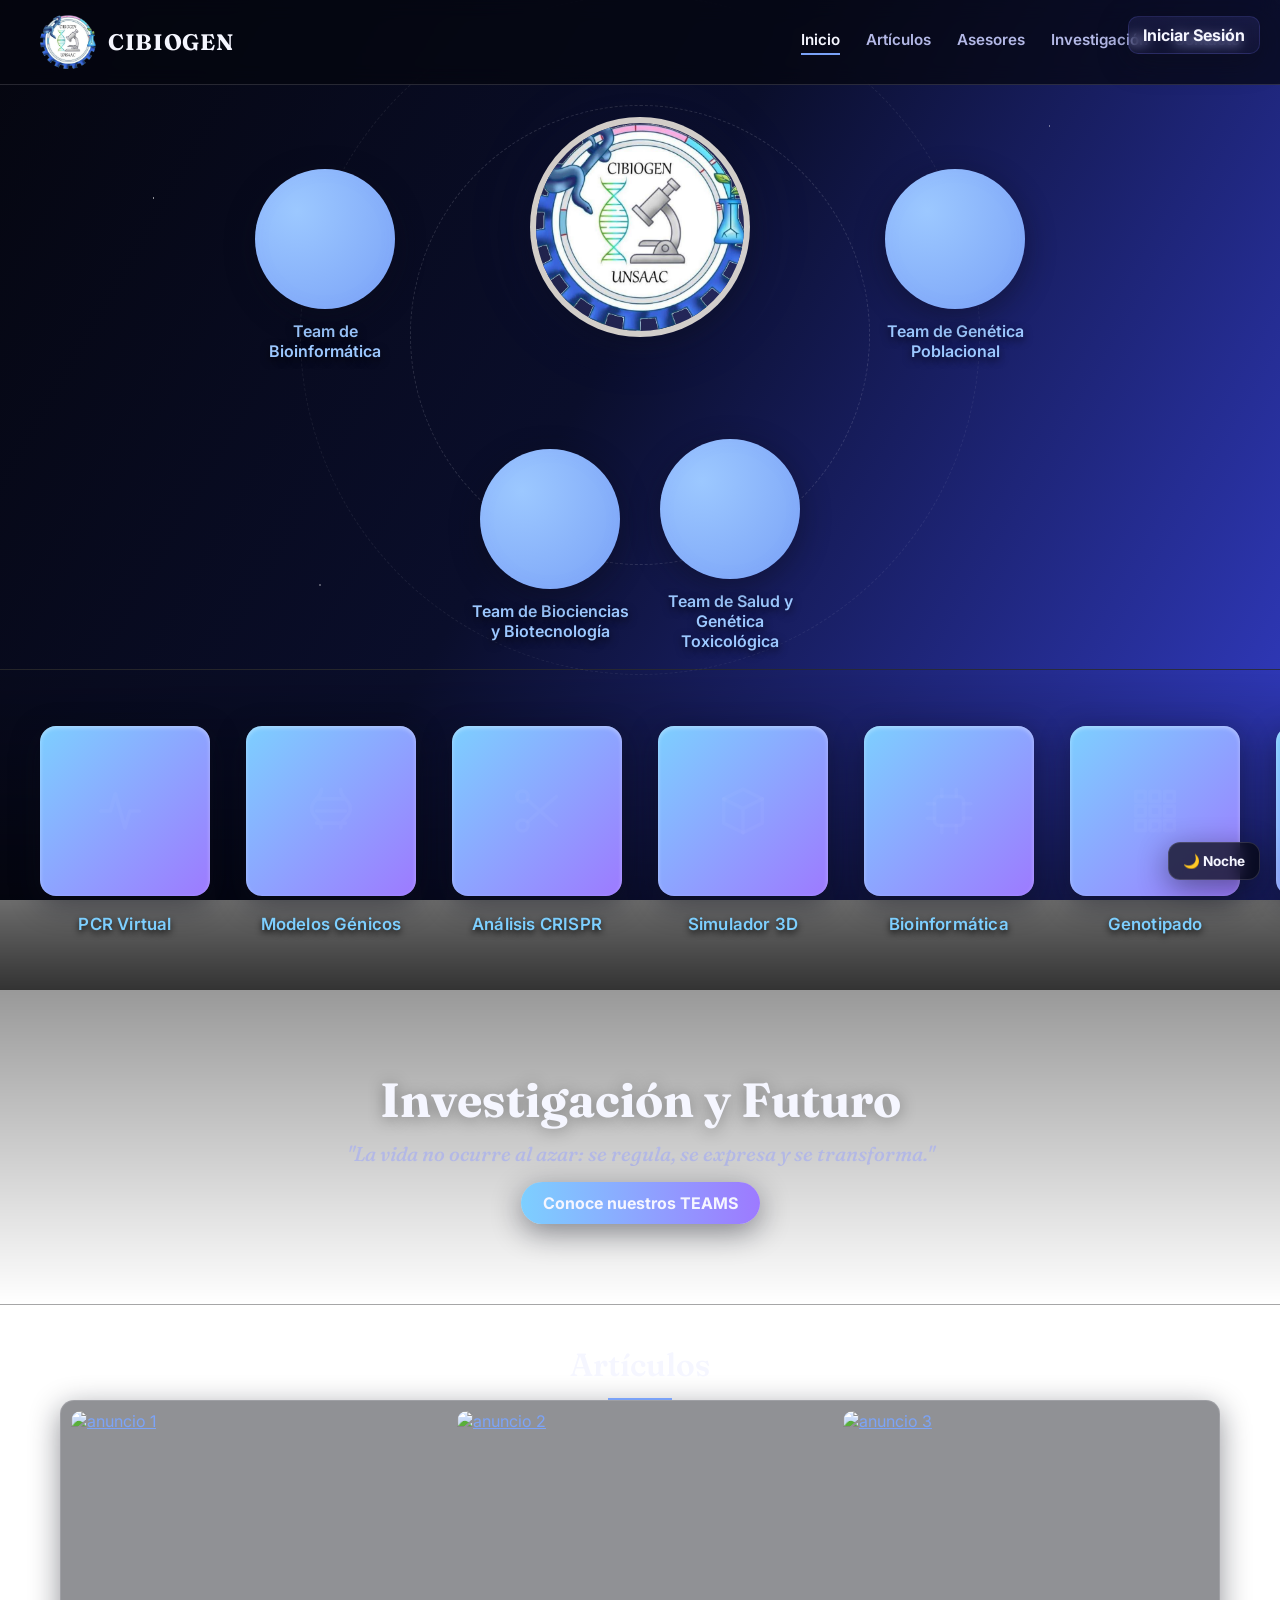
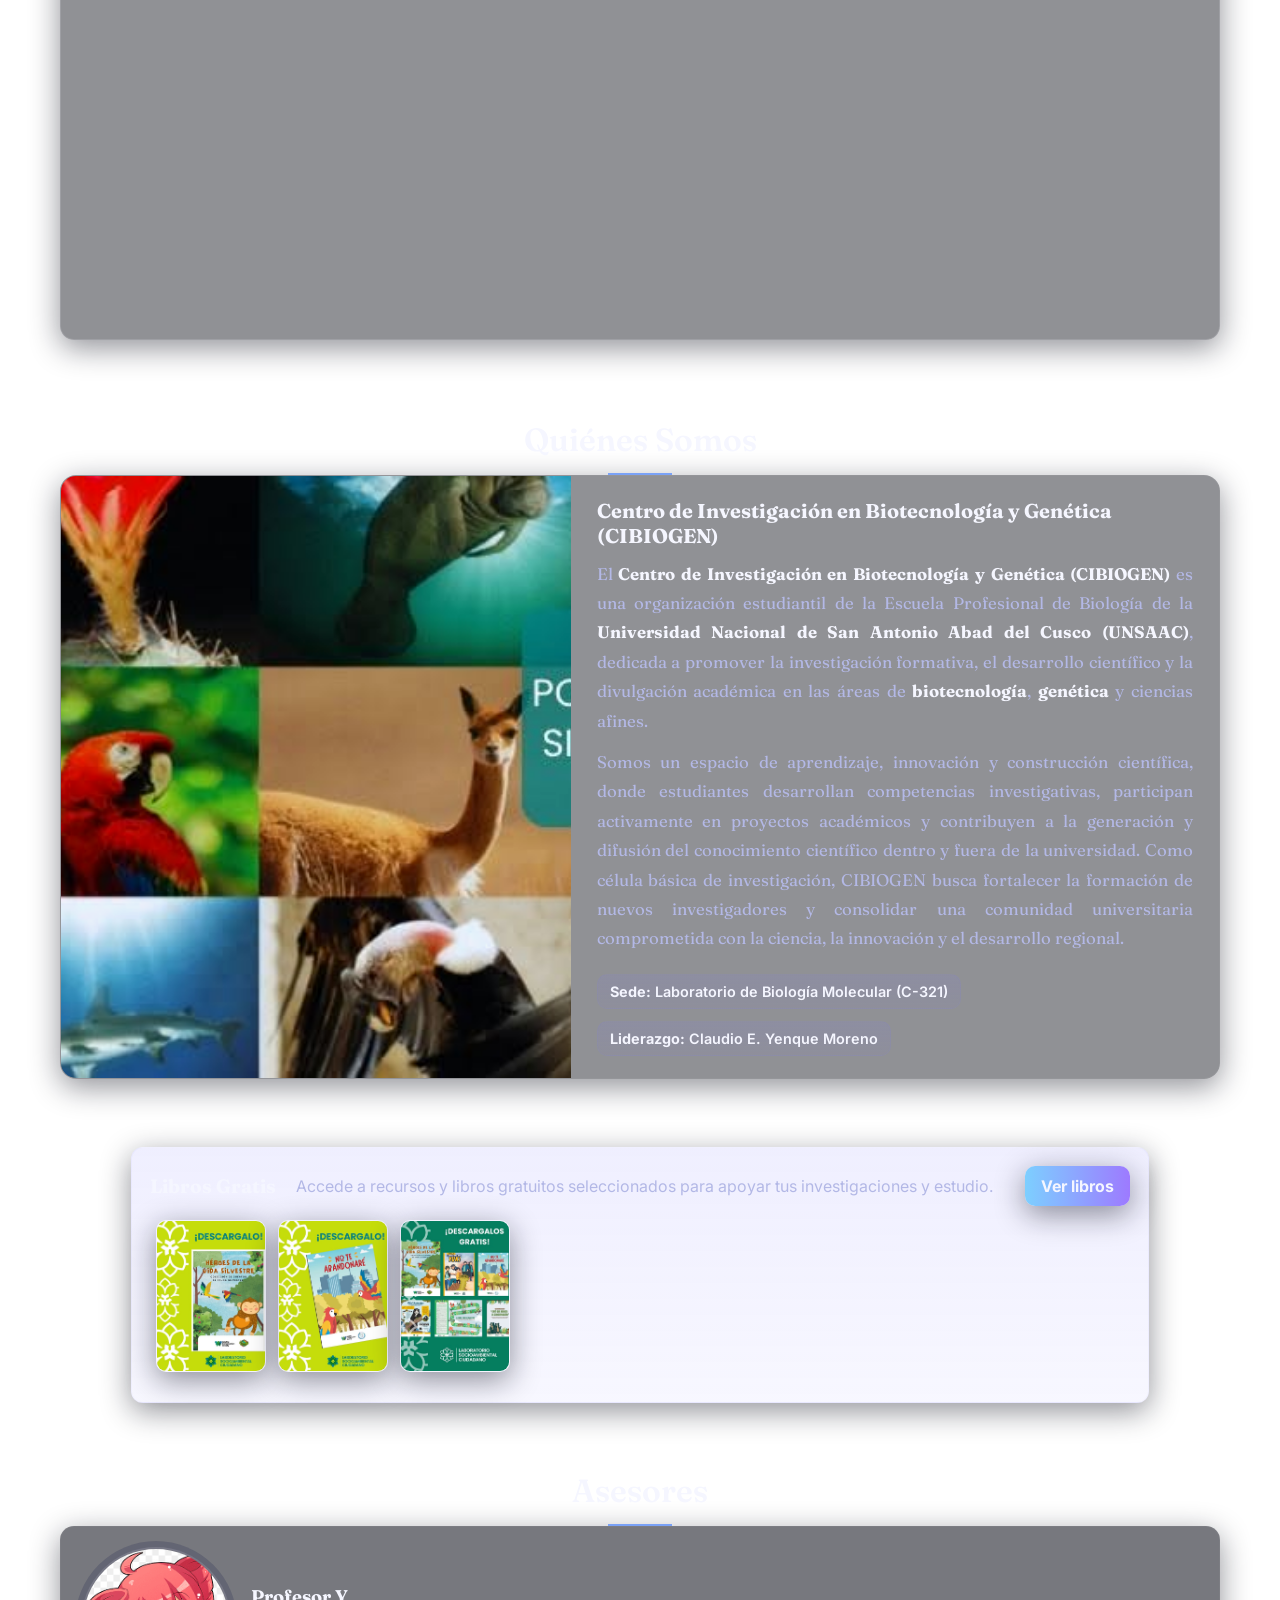
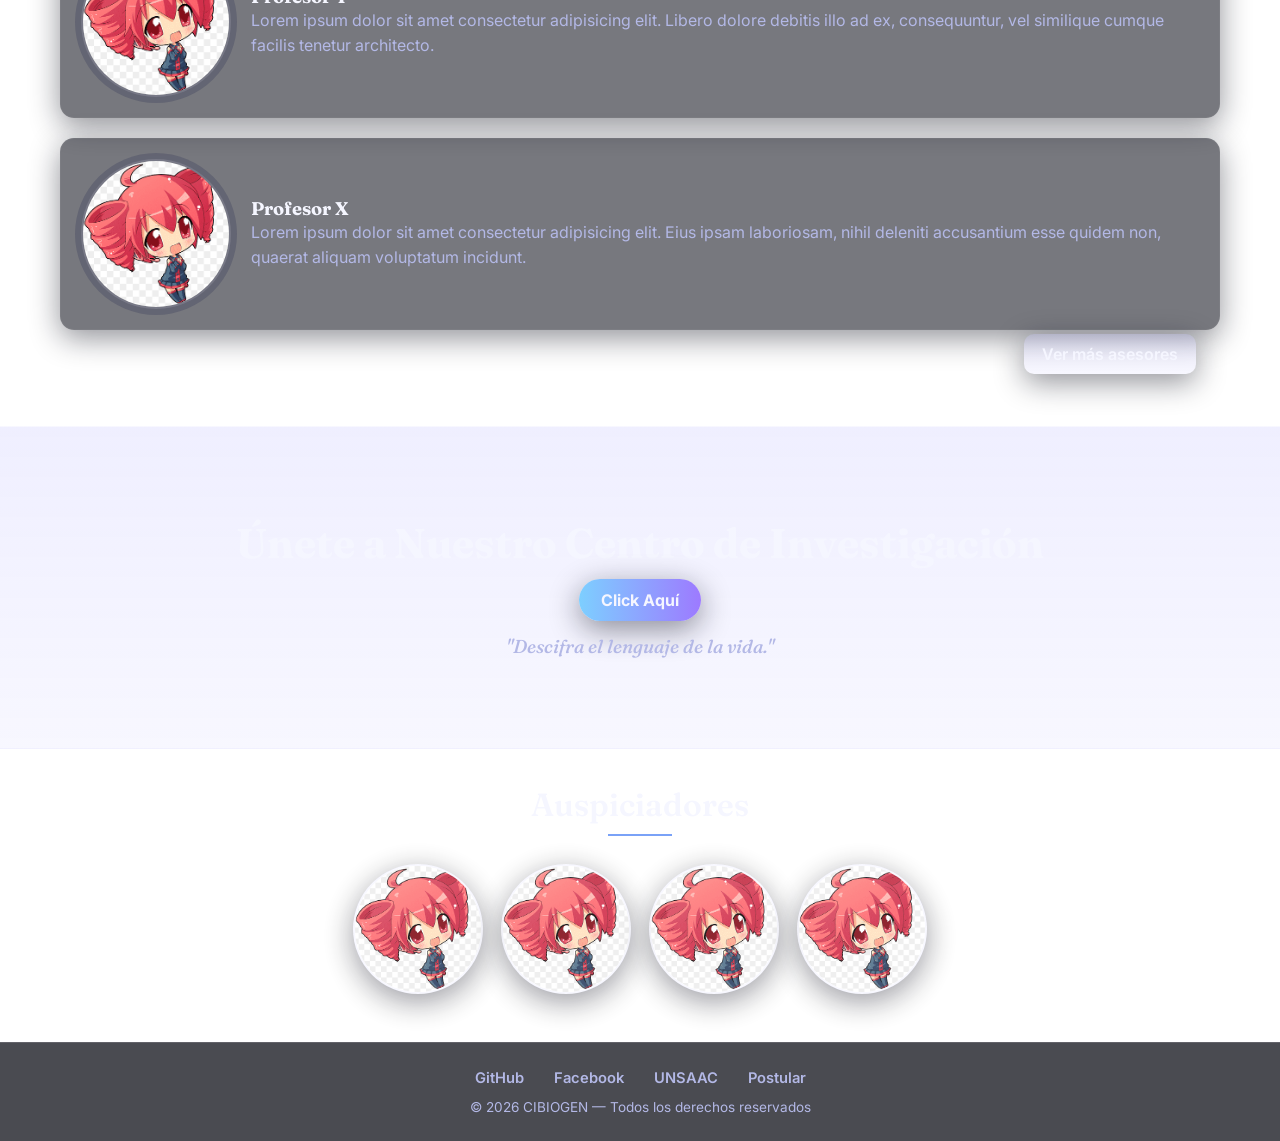
==== index.html @ e8ba3885 "Refactor: temas globales, paginas unificadas y nuevo logo PNG - Sistema de 3 temas (noche/claro/cont" ====
<!DOCTYPE html>
<html lang="es" data-theme="noche">
<head>
  <meta charset="UTF-8">
  <meta name="viewport" content="width=device-width, initial-scale=1.0">
  <meta name="description" content="CIBIOGEN - Centro de Investigación en Biotecnología y Genética UNSAAC">
  <title>CIBIOGEN — Centro de Investigación en Biotecnología y Genética</title>
  <link rel="preconnect" href="https://fonts.googleapis.com">
  <link rel="preconnect" href="https://fonts.gstatic.com" crossorigin>
  <link href="https://fonts.googleapis.com/css2?family=Fraunces:ital,opsz,wght@0,9..144,400;0,9..144,600;0,9..144,700;1,9..144,500&family=Inter:wght@400;500;600;700&display=swap" rel="stylesheet">
  <link rel="stylesheet" href="css/theme.css">
  <link rel="stylesheet" href="css/main.css">
  <script src="js/theme.js" defer></script>
</head>
<body>

  <div class="top-right-login">
    <a href="login.html">Iniciar Sesión</a>
  </div>

  <header class="cabecera">
    <div class="cabecera-brand">
      <a href="index.html">
        <img src="img/logo_cibiogen.png" alt="Logo CIBIOGEN">
        <h1>CIBIOGEN</h1>
      </a>
    </div>
    <nav class="cabecera-nav" aria-label="Navegación principal">
      <a href="index.html" aria-current="page">Inicio</a>
      <a href="articulos.html">Artículos</a>
      <a href="asesores.html">Asesores</a>
      <a href="invest.html">Investigación</a>
      <a href="#contacto">Contacto</a>
    </nav>
  </header>

  <main class="main-content">
    <div class="arc-container" id="arc-container">
      <canvas id="synapse-canvas"></canvas>

      <div class="main-logo" id="center-logo">
        <img src="img/logo_cibiogen.png" alt="Centro de Investigación" onerror="this.style.display='none'">
      </div>

      <div class="child-wrapper child-1">
        <div class="child-logo" title="Equipo 1"></div>
        <span class="child-label">Team de Bioinformática</span>
      </div>

      <div class="child-wrapper child-2">
        <div class="child-logo" title="Equipo 2"></div>
        <span class="child-label">Team de Biociencias y Biotecnología</span>
      </div>

      <div class="child-wrapper child-3">
        <div class="child-logo" title="Equipo 3"></div>
        <span class="child-label">Team de Salud y Genética Toxicológica</span>
      </div>

      <div class="child-wrapper child-4">
        <div class="child-logo" title="Equipo 4"></div>
        <span class="child-label">Team de Genética Poblacional</span>
      </div>
    </div>
  </main>

  <section class="carousel-section">
    <div class="carousel-container" id="draggable-carousel">
    </div>
  </section>

  <div class="titulo-hero">
    <section class="seccion">
      <h1>Investigación y Futuro</h1>
      <h3>"La vida no ocurre al azar: se regula, se expresa y se transforma."</h3>
      <div class="tituloenlace">
        <a href="invest.html">Conoce nuestros TEAMS</a>
      </div>
    </section>
  </div>

  <section class="seccion" aria-labelledby="articulos-titulo">
    <div class="tituloglobo">
      <h2 id="articulos-titulo">Artículos</h2>
    </div>
    <hr>
    <div class="slider">
      <div class="track">
        <div class="slide">
          <a href="https://www.facebook.com/share/p/1Kxnq9wyQp/" target="_blank">
            <img src="https://scontent.flim38-1.fna.fbcdn.net/v/t51.82787-15/673843918_18085281965626557_3512902232266827897_n.webp?stp=dst-jpg_tt6&_nc_cat=108&ccb=1-7&_nc_sid=13d280&_nc_eui2=AeFaQvWJV-U4rHFmnDwxJk_zAr8fXaFlL1MCvx9doWUvU8us36XGPYfvrBB3oeRnCHQKEK6fbgL-NVQKvQR8bdq9&_nc_ohc=K9MyztZzbOUQ7kNvwE-DsVT&_nc_oc=AdqfZ43P22urIQMN0ekWlvRYFiw3rNJlDUC84dlSuB6_t_1uhhiw4Xx2-ga8xZIXlmk&_nc_zt=23&_nc_ht=scontent.flim38-1.fna&_nc_gid=BHutpOZyyUrRIjHX3W1jHg&_nc_ss=7b2a8&oh=00_Af4jWdEmauE1VUwgERLLiBP4oLcj8VxC1jUiVPgPcZGnMg&oe=69FB4315" alt="anuncio 1">
          </a>
        </div>
        <div class="slide">
          <a href="https://www.facebook.com/share/p/1ChcRDtwBN/" target="_blank">
            <img src="https://scontent.flim38-1.fna.fbcdn.net/v/t51.82787-15/674438290_18085013747626557_1481208930995381324_n.webp?stp=dst-jpg_tt6&_nc_cat=102&ccb=1-7&_nc_sid=13d280&_nc_eui2=AeE0t6jocWQsbWjtMDBVM9OE-Cakm7Blp5L4JqSbsGWnkiFoFr3xQh-hXKxJm5fAIK6zZ6TxmtFtZbN5Ya1oDCAS&_nc_ohc=u1WeQtQxLcIQ7kNvwFigHXM&_nc_oc=Adp2APnZtNT5K0QA1NUqqbMy7MxZk0gTfyBcvTbodtrJoSl9Y-Lh4BFY90oF7V3P1UQ&_nc_zt=23&_nc_ht=scontent.flim38-1.fna&_nc_gid=xVDPB9-uh3LG3Axf_dwW5Q&_nc_ss=7b2a8&oh=00_Af4lnvmsZ0n8FUy4562bpiM2WhL9o6c6eH7LSO_qa5QsuA&oe=69FB36FB" alt="anuncio 2">
          </a>
        </div>
        <div class="slide">
          <a href="https://www.facebook.com/share/p/1JFqsnzTgx/" target="_blank">
            <img src="https://scontent.flim28-1.fna.fbcdn.net/v/t51.82787-15/669910168_18083841716626557_4327276396869196073_n.webp?stp=dst-jpg_tt6&_nc_cat=106&ccb=1-7&_nc_sid=13d280&_nc_eui2=AeGIylzpWfvN2a-MVceElhl6qKGuNS_DYmGooa41L8NiYbnWwkset0kExV3UnTv9I-AhOCkBZXerUUtrTtsP7mlI&_nc_ohc=aCZyDerkiJIQ7kNvwFw_Qzq&_nc_oc=AdoBYCGqe7a90CU896Ie7iFQXjrxANgOIaksbhGd2f-xHvOQ3ympQjZK_gdVq_isV8Y&_nc_zt=23&_nc_ht=scontent.flim28-1.fna&_nc_gid=XSFBClUVsr_iGLx-AKJiLg&_nc_ss=7b2a8&oh=00_Af43JJP1Epy8mvjuzjXF4uV7ZRIuq9FsQVBnFLlm-zlGhA&oe=69FB1D9F" alt="anuncio 3">
          </a>
        </div>
        <div class="slide">
          <a href="https://www.facebook.com/share/p/1CnPChMMko/" target="_blank">
            <img src="https://scontent.flim38-1.fna.fbcdn.net/v/t51.82787-15/670409363_18083375867626557_8319754060495518_n.webp?stp=dst-jpg_tt6&_nc_cat=109&ccb=1-7&_nc_sid=13d280&_nc_eui2=AeEpfQVf5Ipy9tOa6kFwqKxYSxssQdOb0pdLGyxB05vSlxWxpa7WjLb4xYVlMKlVO8GifeNVytyGsQJuXSt5ouz7&_nc_ohc=jXrrgHa6qf0Q7kNvwHTe25D&_nc_oc=Adq8t-yWeqtgij9k134AqW6_ivndwaF7wdTwT9n8h1_VbKc7CcUbbdSu0GRkI18Gezc&_nc_zt=23&_nc_ht=scontent.flim38-1.fna&_nc_gid=-1vtT8BPANRjqhi3duKXuw&_nc_ss=7b2a8&oh=00_Af6HGUa7S1vJ--dK79zxzN2OcgV6ltXCJaZ6Qu6IkFRbvQ&oe=69FB38D1" alt="anuncio 4">
          </a>
        </div>
        <div class="slide">
          <a href="https://www.facebook.com/share/p/182gPmbebf/" target="_blank">
            <img src="https://scontent.flim38-1.fna.fbcdn.net/v/t51.82787-15/661375504_18083036723626557_5323373167532706598_n.webp?stp=dst-jpg_tt6&_nc_cat=101&ccb=1-7&_nc_sid=13d280&_nc_eui2=AeEyhp7t8hINGE6onaUuaVF1LTap-PyjnM4tNqn4_KOczpI_1Cw9luvRJzHAkUevuhr4jW_3mluQO0jMFGgCozkc&_nc_ohc=BDJepe-w0h0Q7kNvwHNwW6B&_nc_oc=Adr0t9Rex1GNwT5VgexuL9tZX0S76KBvPzZpWDWyayPx-YKtJivoDXewBxkhcS1C9Gs&_nc_zt=23&_nc_ht=scontent.flim38-1.fna&_nc_gid=p6KUjRsggPHMXLPD6FN76Q&_nc_ss=7b2a8&oh=00_Af4JRNr8RFYhpH_gvUGS2tKVGaohsf5-zSH3tZYw04wu2A&oe=69FB3C74">
          </a>
        </div>
        <div class="slide">
          <a href="https://www.facebook.com/share/p/1CxBP3Nn17/" target="_blank">
            <img src="https://scontent.flim38-1.fna.fbcdn.net/v/t51.82787-15/560358946_18061981127626557_1684359000180932476_n.jpg?_nc_cat=109&ccb=1-7&_nc_sid=13d280&_nc_eui2=AeHiyByM26pp_DLs7xCTzcRAQg983o94rK9CD3zej3isr1BJaQ4jpoSYMJJo5gPsCHX3g6-lM7w4hv8pfi-EiHVL&_nc_ohc=v82ZOtzjrs8Q7kNvwG8R8Fr&_nc_oc=Ado71rQ4B-3YPr5tPispD7H_32FnsDlEHsXLT-XmM1NARWF4ZuCR-Agb-eaaN8ofurA&_nc_zt=23&_nc_ht=scontent.flim38-1.fna&_nc_gid=0WscBOWJoM2bjO4hIqqibQ&_nc_ss=7b2a8&oh=00_Af4g4in4heHARf5k7e7TpDg0rw4Vnsy1zxVnJm3Sc3SYfQ&oe=69FB344B">
          </a>
        </div>
        <div class="slide">
          <a href="https://www.facebook.com/share/p/1AzUWzLNBQ/" target="_blank">
            <img src="https://scontent.flim38-1.fna.fbcdn.net/v/t51.82787-15/549746856_18058815284626557_1703585478278730371_n.jpg?_nc_cat=103&ccb=1-7&_nc_sid=13d280&_nc_eui2=AeHbt_t0DJVQ9_-gQ8X6eUtyvpSyWry0ZD2-lLJavLRkPcvoVtqLbmabc2DG-sgB2HNUJ9ssqzQnMwM98UWqy8q9&_nc_ohc=yDoAUKjW6kgQ7kNvwEJcCe5&_nc_oc=Adp-HVOo6cuPBv8PFKUuS66TxT0wY0AqXPjK_Roj2Ijs3r-i2TBlMuUNLCwX7a92gDo&_nc_zt=23&_nc_ht=scontent.flim38-1.fna&_nc_gid=bkM1x5AEkEEoVkzXXst-kg&_nc_ss=7b2a8&oh=00_Af6i5IU1HROiRcyNYEy-w_Q3GLxEXsa7O7DgZLd0P4JTpg&oe=69FB1AF4">
          </a>
        </div>
      </div>
    </div>
  </section>

  <section class="seccion" aria-labelledby="quienes-somos">
    <div class="tituloglobo">
      <h2 id="quienes-somos">Quiénes Somos</h2>
    </div>
    <hr>
    <div class="grindgral">
      <div class="cartagral creative-card">
        <div class="card-media">
          <a href="./img/fondo_cibiogen.jpg" aria-label="Ver imagen de CIBIOGEN">
            <img src="img/fondo_cibiogen.jpg" alt="Fondo CIBIOGEN">
          </a>
        </div>
        <div class="card-body">
          <h3 class="card-title">Centro de Investigación en Biotecnología y Genética (CIBIOGEN)</h3>
          <p>El <strong>Centro de Investigación en Biotecnología y Genética (CIBIOGEN)</strong> es una organización estudiantil de la Escuela Profesional de Biología de la <strong>Universidad Nacional de San Antonio Abad del Cusco (UNSAAC)</strong>, dedicada a promover la investigación formativa, el desarrollo científico y la divulgación académica en las áreas de <strong>biotecnología</strong>, <strong>genética</strong> y ciencias afines.</p>
          <p>Somos un espacio de aprendizaje, innovación y construcción científica, donde estudiantes desarrollan competencias investigativas, participan activamente en proyectos académicos y contribuyen a la generación y difusión del conocimiento científico dentro y fuera de la universidad. Como célula básica de investigación, CIBIOGEN busca fortalecer la formación de nuevos investigadores y consolidar una comunidad universitaria comprometida con la ciencia, la innovación y el desarrollo regional.</p>

          <div class="card-meta">
            <div class="meta-item"><strong>Sede:</strong> Laboratorio de Biología Molecular (C-321)</div>
            <div class="meta-item"><strong>Liderazgo:</strong> Claudio E. Yenque Moreno</div>
          </div>
        </div>
      </div>
    </div>
  </section>

  <div class="libros-banner">
    <div class="libros-inner">
      <h3>Libros Gratis</h3>
      <p>Accede a recursos y libros gratuitos seleccionados para apoyar tus investigaciones y estudio.</p>
      <a class="libros-cta" href="libros.html">Ver libros</a>
    </div>
    <div class="libros-grid" aria-label="Portadas de libros gratis">
      <a class="libro-item" href="https://l.facebook.com/l.php?u=https%3A%2F%2Fforms.gle%2FZd5EsJPk6GU7CPui6&h=AUDliHr-72Ra3S0_bZn30v3LPuZ01GINu0m6BM8fK0zw2DkXrgUU7NoDtpYXWatafvZXou3A0VhNnHaihTq7Lh3FL3K9rprQfBgnZcF5HQFHDbXUUogDo1mPEbleDzgc6JWWlQ1DwktlnDOI33OP0BwQvQ&__tn__=-UK-y-R&c[0]=[base64]" target="_blank" rel="noopener">
        <img src="img/Libro1.jpg" alt="Libro 1">
      </a>
      <a class="libro-item" href="#">
        <img src="img/Libro2.jpg" alt="Libro 2">
      </a>
      <a class="libro-item" href="#">
        <img src="img/Libro3.jpg" alt="Libro 3">
      </a>
    </div>
  </div>

  <section class="seccion" aria-labelledby="asesores-titulo">
    <div class="tituloglobo">
      <h2 id="asesores-titulo">Asesores</h2>
    </div>
    <hr>
    <div class="gridasesores">

      <div class="asesor">
        <img src="img/teto.png" alt="Foto de Profesor Y">
        <div>
          <h3>Profesor Y</h3>
          <p>Lorem ipsum dolor sit amet consectetur adipisicing elit. Libero dolore debitis illo ad ex, consequuntur, vel similique cumque facilis tenetur architecto.</p>
        </div>
      </div>

      <div class="asesor">
        <img src="img/teto.png" alt="Foto de Profesor X">
        <div>
          <h3>Profesor X</h3>
          <p>Lorem ipsum dolor sit amet consectetur adipisicing elit. Eius ipsam laboriosam, nihil deleniti accusantium esse quidem non, quaerat aliquam voluptatum incidunt.</p>
        </div>
      </div>

    </div>
    <div class="flecha">
      <a href="asesores.html">Ver más asesores</a>
    </div>
  </section>

  <div class="titulo2">
    <section class="seccion">
      <h1>Únete a Nuestro Centro de Investigación</h1>
      <div class="tituloenlace">
        <a href="https://youtu.be/DeI2h_OCpuA?si=QgP3-7ds228KEw9K" target="_blank" rel="noopener">Click Aquí</a>
      </div>
      <h3>"Descifra el lenguaje de la vida."</h3>
    </section>
  </div>

  <div class="tituloauspiciadores">
    <h1>Auspiciadores</h1>
  </div>
  <div class="auspiciadores">
    <a href="https://bi.unsaac.edu.pe/" target="_blank" rel="noopener">
      <img src="img/teto.png" alt="Auspiciador UNSAAC">
    </a>
    <a href="https://bi.unsaac.edu.pe/" target="_blank" rel="noopener">
      <img src="img/teto.png" alt="Auspiciador UNSAAC">
    </a>
    <a href="https://bi.unsaac.edu.pe/" target="_blank" rel="noopener">
      <img src="img/teto.png" alt="Auspiciador UNSAAC">
    </a>
    <a href="https://bi.unsaac.edu.pe/" target="_blank" rel="noopener">
      <img src="img/teto.png" alt="Auspiciador UNSAAC">
    </a>
  </div>

  <footer id="contacto" class="pie">
    <nav aria-label="Navegación de pie de página">
      <a href="https://github.com/K-Kr0en3n" target="_blank" rel="noopener">GitHub</a>
      <a href="https://www.facebook.com/cibiogen/" target="_blank" rel="noopener">Facebook</a>
      <a href="https://www.unsaac.edu.pe/" target="_blank" rel="noopener">UNSAAC</a>
      <a href="formulario/">Postular</a>
    </nav>
    <p>© 2026 CIBIOGEN — Todos los derechos reservados</p>
  </footer>

  <script src="js/carousel.js"></script>
  <script src="js/synapse.js"></script>
  <script src="js/slider.js"></script>
</body>
</html>
---- css/theme.css ----
/* ============================================================
   theme.css — 3 estilos globales (noche / claro / contraste)
   Se cambian con un botón (js/theme.js) colocando
   <html data-theme="noche|claro|contraste">
   ============================================================ */

:root,
:root[data-theme="noche"] {
    --font-display: 'Fraunces', Georgia, serif;
    --font-body: 'Inter', system-ui, -apple-system, 'Segoe UI', Roboto, sans-serif;

    /* -- fondo (Tokyo Night) */
    --bg-body:
        radial-gradient(1.5px 1.5px at 12% 22%, rgba(255,255,255,0.55) 50%, transparent 51%),
        radial-gradient(1.5px 1.5px at 82% 14%, rgba(255,255,255,0.4) 50%, transparent 51%),
        radial-gradient(1px 1px at 65% 38%, rgba(255,255,255,0.35) 50%, transparent 51%),
        radial-gradient(1.5px 1.5px at 25% 65%, rgba(255,255,255,0.3) 50%, transparent 51%),
        radial-gradient(1px 1px at 90% 70%, rgba(255,255,255,0.3) 50%, transparent 51%),
        linear-gradient(120deg, #05060f 0%, #0a0e2b 45%, #333dc9 100%);

    /* -- texto -- */
    --text-hi: #f5f6ff;
    --text-lo: #b3b8e6;

    /* -- superficies -- */
    --surface-a: rgba(11, 12, 20, 0.45);
    --surface-b: rgba(255, 255, 255, 0.03);
    --surface-c: rgba(8, 10, 20, 0.55);
    --surface-glass: rgba(5, 6, 15, 0.72);

    /* -- líneas / bordes -- */
    --line: rgba(245, 246, 255, 0.14);
    --line-soft: rgba(245, 246, 255, 0.07);
    --card-border: rgba(255, 255, 255, 0.04);
    --ring: rgba(245, 239, 228, 0.85);

    /* -- acentos -- */
    --accent-1: #7aa2f7;
    --accent-2: #9cc8ff;
    --accent-3: #9d7aff;
    --accent-4: #7dcfff;
    --cta-grad: linear-gradient(90deg, var(--accent-4), var(--accent-3));
    --btn-grad: linear-gradient(180deg, rgba(125,122,255,0.12), rgba(125,122,255,0.06));
    --accent-border: rgba(125, 122, 255, 0.18);
    --accent-tint: rgba(125, 122, 255, 0.06);

    /* -- sombras / brillos -- */
    --shadow-card: 0 8px 30px rgba(12, 14, 26, 0.45);
    --shadow-hover: 0 20px 44px rgba(12, 14, 26, 0.6);
    --glow-soft: rgba(125, 122, 255, 0.28);
    --glow-faint: rgba(125, 122, 255, 0.06);

    /* -- formularios -- */
    --input-bg: rgba(255, 255, 255, 0.02);
    --input-border: rgba(255, 255, 255, 0.04);
}

:root[data-theme="claro"] {
    --bg-body:
        radial-gradient(1.5px 1.5px at 12% 22%, rgba(27,36,64,0.28) 50%, transparent 51%),
        radial-gradient(1.5px 1.5px at 82% 14%, rgba(27,36,64,0.2) 50%, transparent 51%),
        radial-gradient(1px 1px at 65% 38%, rgba(27,36,64,0.18) 50%, transparent 51%),
        radial-gradient(1.5px 1.5px at 25% 65%, rgba(27,36,64,0.16) 50%, transparent 51%),
        radial-gradient(1px 1px at 90% 70%, rgba(27,36,64,0.16) 50%, transparent 51%),
        linear-gradient(135deg, #eef1fb 0%, #dde3f5 50%, #c9d6f0 100%);

    --text-hi: #1b2440;
    --text-lo: #4a5479;

    --surface-a: rgba(255, 255, 255, 0.9);
    --surface-b: rgba(255, 255, 255, 0.75);
    --surface-c: #ffffff;
    --surface-glass: rgba(255, 255, 255, 0.85);

    --line: rgba(27, 36, 64, 0.14);
    --line-soft: rgba(27, 36, 64, 0.08);
    --card-border: rgba(27, 36, 64, 0.08);
    --ring: #ffffff;

    --accent-1: #2563eb;
    --accent-2: #60a5fa;
    --accent-3: #8b5cf6;
    --accent-4: #06b6d4;
    --cta-grad: linear-gradient(90deg, var(--accent-4), var(--accent-3));
    --btn-grad: linear-gradient(180deg, rgba(37, 99, 235, 0.1), rgba(37, 99, 235, 0.05));
    --accent-border: rgba(37, 99, 235, 0.22);
    --accent-tint: rgba(37, 99, 235, 0.07);

    --shadow-card: 0 8px 24px rgba(30, 40, 80, 0.16);
    --shadow-hover: 0 18px 40px rgba(30, 40, 80, 0.24);
    --glow-soft: rgba(37, 99, 235, 0.25);
    --glow-faint: rgba(37, 99, 235, 0.08);

    --input-bg: rgba(255, 255, 255, 0.9);
    --input-border: rgba(27, 36, 64, 0.15);
}

:root[data-theme="contraste"] {
    --bg-body:
        radial-gradient(1.5px 1.5px at 12% 22%, rgba(255,255,255,0.6) 50%, transparent 51%),
        radial-gradient(1.5px 1.5px at 82% 14%, rgba(255,255,255,0.4) 50%, transparent 51%),
        radial-gradient(1px 1px at 65% 38%, rgba(255,255,255,0.35) 50%, transparent 51%),
        radial-gradient(1.5px 1.5px at 25% 65%, rgba(255,255,255,0.3) 50%, transparent 51%),
        radial-gradient(1px 1px at 90% 70%, rgba(255,255,255,0.3) 50%, transparent 51%),
        linear-gradient(120deg, #000000 0%, #101010 50%, #1c1c2e 100%);

    --text-hi: #ffffff;
    --text-lo: rgba(255, 255, 255, 0.75);

    --surface-a: rgba(255, 255, 255, 0.06);
    --surface-b: rgba(255, 255, 255, 0.04);
    --surface-c: rgba(255, 255, 255, 0.08);
    --surface-glass: rgba(0, 0, 0, 0.6);

    --line: rgba(255, 255, 255, 0.35);
    --line-soft: rgba(255, 255, 255, 0.12);
    --card-border: rgba(255, 255, 255, 0.15);
    --ring: #ffffff;

    --accent-1: #00e676;
    --accent-2: #ccffec;
    --accent-3: #b388ff;
    --accent-4: #00e5ff;
    --cta-grad: linear-gradient(90deg, var(--accent-4), var(--accent-3));
    --btn-grad: linear-gradient(180deg, rgba(0, 229, 255, 0.18), rgba(0, 229, 255, 0.08));
    --accent-border: rgba(0, 229, 255, 0.5);
    --accent-tint: rgba(179, 136, 255, 0.12);

    --shadow-card: 0 8px 30px rgba(0, 0, 0, 0.6);
    --shadow-hover: 0 20px 44px rgba(0, 0, 0, 0.75);
    --glow-soft: rgba(0, 229, 255, 0.4);
    --glow-faint: rgba(179, 136, 255, 0.18);

    --input-bg: rgba(255, 255, 255, 0.08);
    --input-border: rgba(255, 255, 255, 0.25);
}
---- css/main.css ----
/* ============================================================
   main.css — estilos globales de CIBIOGEN
   Unifica prueba.css + fusion.css + estilos.css + login.
   Todos los colores salen de css/theme.css (3 temas).
   ============================================================ */

/* --reset-- */
*, *::before, *::after {
    box-sizing: border-box;
    margin: 0;
    padding: 0;
}

/* --base-- */
body {
    background: var(--bg-body);
    background-attachment: fixed;
    min-height: 100vh;
    display: flex;
    flex-direction: column;
    font-family: var(--font-body);
    overflow-x: hidden;
    color: var(--text-hi);
    transition: background 0.4s ease, color 0.4s ease;
}

a { color: var(--accent-1); }

img { max-width: 100%; }

/* --cabecera (header) -- */
.cabecera {
    display: flex;
    align-items: center;
    justify-content: space-between;
    gap: 20px;
    width: 100%;
    padding: 14px 40px;
    background: var(--surface-glass);
    backdrop-filter: blur(10px);
    -webkit-backdrop-filter: blur(10px);
    border-bottom: 1px solid var(--line);
    position: sticky;
    top: 0;
    z-index: 900;
}

.cabecera-brand a {
    display: flex;
    align-items: center;
    gap: 12px;
    text-decoration: none;
}

.cabecera-brand img {
    width: 56px;
    height: 56px;
    object-fit: contain;
    border-radius: 50%;
}

.cabecera-brand h1 {
    font-family: var(--font-display);
    font-size: 1.4rem;
    color: var(--text-hi);
    margin: 0;
    letter-spacing: 0.03em;
}

.cabecera-nav {
    display: flex;
    align-items: center;
    gap: 26px;
    flex-wrap: wrap;
}

.cabecera-nav a {
    color: var(--text-lo);
    text-decoration: none;
    font-weight: 600;
    font-size: 0.95rem;
    padding-bottom: 4px;
    border-bottom: 2px solid transparent;
    transition: color 0.2s ease, border-bottom-color 0.2s ease;
}

.cabecera-nav a:hover {
    color: var(--text-hi);
    border-bottom-color: var(--accent-1);
}

.cabecera-nav a[aria-current="page"] {
    color: var(--text-hi);
    border-bottom-color: var(--accent-1);
}

@media (max-width: 700px) {
    .cabecera {
        flex-direction: column;
        align-items: flex-start;
        padding: 14px 20px;
    }
    .cabecera-nav {
        gap: 16px;
    }
}

/* --botón de tema (flotante) -- */
.theme-toggle {
    position: fixed;
    right: 20px;
    bottom: 20px;
    z-index: 1200;
    padding: 10px 14px;
    border-radius: 12px;
    border: 1px solid var(--line);
    background: var(--surface-glass);
    color: var(--text-hi);
    font-family: var(--font-body);
    font-weight: 700;
    font-size: 0.85rem;
    cursor: pointer;
    backdrop-filter: blur(8px);
    box-shadow: var(--shadow-card);
    transition: transform 0.25s ease, box-shadow 0.25s ease;
}

.theme-toggle:hover {
    transform: translateY(-3px);
    box-shadow: var(--shadow-hover);
}

@media (max-width: 600px) {
    .theme-toggle { right: 12px; bottom: 12px; }
}

/* --botón login arriba a la derecha -- */
.top-right-login {
    position: fixed;
    top: 16px;
    right: 20px;
    z-index: 1000;
    font-family: var(--font-body);
}

.top-right-login a {
    display: inline-block;
    padding: 8px 14px;
    border-radius: 10px;
    text-decoration: none;
    font-weight: 700;
    color: var(--text-hi);
    background: var(--btn-grad);
    border: 1px solid var(--accent-border);
    box-shadow: var(--shadow-card);
    backdrop-filter: blur(6px);
}

.top-right-login a:hover {
    background: var(--cta-grad);
    transform: translateY(-2px);
}

@media (max-width: 600px) {
    .top-right-login { top: 12px; right: 12px; }
}

/* --main / hero sináptico -- */
.main-content {
    flex: 1;
    display: flex;
    justify-content: center;
    align-items: center;
    padding: 2rem 1rem;
    position: relative;
}

.arc-container {
    position: relative;
    width: 100%;
    max-width: 900px;
    height: 520px;
}

.arc-container::before,
.arc-container::after {
    content: "";
    position: absolute;
    top: 42%;
    left: 50%;
    border-radius: 50%;
    border: 1px dashed var(--line);
    pointer-events: none;
    z-index: 0;
}

.arc-container::before {
    width: 460px;
    height: 460px;
    transform: translate(-50%, -50%);
    animation: spin 100s linear infinite;
}

.arc-container::after {
    width: 680px;
    height: 680px;
    border-color: var(--line-soft);
    transform: translate(-50%, -50%);
    animation: spin 160s linear infinite reverse;
}

@keyframes spin {
    to { transform: translate(-50%, -50%) rotate(360deg); }
}

#synapse-canvas {
    position: absolute;
    top: 0;
    left: 0;
    width: 100%;
    height: 100%;
    z-index: 1;
    pointer-events: none;
}

.main-logo {
    position: absolute;
    top: 0;
    left: 50%;
    transform: translateX(-50%);
    width: 220px;
    height: 220px;
    border-radius: 50%;
    background-color: var(--surface-b);
    box-shadow: var(--shadow-card), 0 0 90px var(--glow-faint);
    display: flex;
    justify-content: center;
    align-items: center;
    overflow: hidden;
    border: 6px solid var(--ring);
    z-index: 10;
}

.main-logo img {
    width: 100%;
    height: 100%;
    object-fit: cover;
    position: relative;
    z-index: 11;
}

.main-logo::before {
    content: "";
    position: absolute;
    left: 50%;
    top: 50%;
    transform: translate(-50%, -50%);
    width: 360px;
    height: 360px;
    border-radius: 50%;
    background: radial-gradient(circle, rgba(125,122,255,0.22), var(--glow-faint));
    filter: blur(18px);
    z-index: 9;
    pointer-events: none;
}

@keyframes float {
    0%, 100% { transform: translateY(0); }
    50% { transform: translateY(-18px); }
}

.child-logo {
    width: 140px;
    height: 140px;
    background: radial-gradient(circle at 30% 30%, var(--accent-2), var(--accent-1));
    border-radius: 50%;
    box-shadow: var(--shadow-card), inset 0 0 18px var(--glow-faint);
    cursor: pointer;
    z-index: 10;
    animation: float 4s ease-in-out infinite;
    transition: filter 0.3s ease, transform 0.3s ease;
}

.child-logo:hover {
    transform: translateY(-4px) scale(1.09);
    filter: brightness(1.12) drop-shadow(0 0 28px var(--glow-soft));
}

.child-wrapper {
    position: absolute;
    display: flex;
    flex-direction: column;
    align-items: center;
    gap: 8px;
    z-index: 10;
    transform: translate(-50%, -50%);
}

.child-wrapper.child-1 { top: 28%; left: 15%; }
.child-wrapper.child-2 { top: 82%; left: 40%; }
.child-wrapper.child-3 { top: 82%; left: 60%; }
.child-wrapper.child-4 { top: 28%; left: 85%; }

.child-label {
    display: block;
    color: var(--accent-2);
    font-weight: 600;
    font-size: 1rem;
    font-family: var(--font-body);
    text-align: center;
    text-shadow: 0 3px 8px rgba(0, 0, 0, 0.7);
    max-width: 160px;
    transform: translateY(4px);
}

/* --carrusel de servicios -- */
.carousel-section {
    width: 100%;
    padding: 2rem 0;
    background: linear-gradient(to top, rgba(0, 0, 0, 0.8), transparent);
    border-top: 1px solid var(--line);
}

.carousel-container {
    display: flex;
    gap: 36px;
    padding: 1.5rem 2.5rem;
    overflow-x: auto;
    scrollbar-width: none;
    -ms-overflow-style: none;
    cursor: grab;
}

.carousel-container::-webkit-scrollbar {
    display: none;
}

.carousel-container:active {
    cursor: grabbing;
}

.carousel-item-wrapper {
    display: flex;
    flex-direction: column;
    align-items: center;
    gap: 18px;
    flex: 0 0 auto;
    user-select: none;
}

.carousel-item {
    width: 170px;
    height: 170px;
    background: linear-gradient(135deg, var(--accent-4), var(--accent-3));
    border-radius: 16px;
    display: flex;
    align-items: center;
    justify-content: center;
    box-shadow: var(--shadow-card), inset 0 2px 4px rgba(255, 255, 255, 0.35);
    transition: transform 0.3s ease, box-shadow 0.3s ease;
}

.carousel-item-wrapper:hover .carousel-item {
    transform: translateY(-12px) scale(1.03);
    box-shadow: var(--shadow-hover), inset 0 2px 6px rgba(255, 255, 255, 0.03);
}

.carousel-icon {
    width: 58px;
    height: 58px;
    stroke: var(--surface-b);
    fill: none;
    stroke-width: 1.5;
    stroke-linecap: round;
    stroke-linejoin: round;
    opacity: 0.95;
}

.carousel-label {
    font-size: 1.05rem;
    font-weight: 600;
    letter-spacing: 0.2px;
    text-shadow: 0 3px 6px rgba(0, 0, 0, 0.85);
    color: var(--accent-4);
    text-align: center;
    max-width: 170px;
    font-family: var(--font-body);
}

/* --secciones generales -- */
.seccion {
    max-width: 1200px;
    margin: auto;
    padding: 40px 20px;
    width: 100%;
}

.seccion h2 {
    text-align: center;
    margin-bottom: 20px;
}

.seccion hr {
    border: none;
    height: 0;
}

.tituloglobo {
    display: flex;
    flex-direction: column;
    align-items: center;
    margin: 0 auto;
}

.tituloglobo h2 {
    font-family: var(--font-display);
    font-size: 2rem;
    font-weight: 600;
    letter-spacing: 0;
    color: var(--text-hi);
    margin: 0;
    padding-bottom: 16px;
    position: relative;
    text-align: center;
}

.tituloglobo h2::after {
    content: "";
    position: absolute;
    left: 50%;
    bottom: 0;
    transform: translateX(-50%);
    width: 64px;
    height: 2px;
    background: var(--accent-1);
}

/* --tarjeta "Quiénes Somos" -- */
.grindgral {
    display: grid;
    grid-template-columns: repeat(auto-fit, minmax(min(500px, 100%), 1fr));
    gap: 20px;
}

.grindgral p {
    font-family: var(--font-display);
    font-size: 1.05rem;
    line-height: 1.75;
    text-align: justify;
    color: var(--text-lo);
}

.grindgral p strong {
    color: var(--text-hi);
}

.cartagral {
    background: var(--surface-a);
    color: var(--text-hi);
    border: 1px solid var(--card-border);
    border-radius: 14px;
    padding: 0;
    box-shadow: var(--shadow-card);
}

.cartagral img {
    width: 100%;
    height: 100%;
    object-fit: cover;
    border-radius: 8px 0 0 8px;
    border: none;
    filter: saturate(0.95) contrast(1.06) brightness(0.98);
    display: block;
}

.creative-card { display: flex; gap: 0; overflow: hidden; border-radius: 16px; }
.creative-card .card-media { flex: 0 0 44%; min-height: 220px; position: relative; }
.creative-card .card-media img { height: 100%; width: 100%; display: block; }
.creative-card .card-body { flex: 1; padding: 22px 26px; display: flex; flex-direction: column; justify-content: center; gap: 12px; }
.card-title { font-family: var(--font-display); font-size: 1.25rem; margin: 0; color: var(--text-hi); letter-spacing: 0; -webkit-font-smoothing: antialiased; }
.muted { color: var(--text-lo); font-size: 0.98rem; }
.card-meta { display: flex; flex-wrap: wrap; gap: 12px; margin-top: 8px; }
.card-meta .meta-item {
    background: var(--btn-grad);
    padding: 8px 12px;
    border-radius: 10px;
    font-weight: 600;
    color: var(--text-hi);
    font-size: 0.9rem;
    border: 1px solid var(--accent-tint);
}
.creative-card { transition: transform 0.28s ease, box-shadow 0.28s ease; }
.creative-card:hover { transform: translateY(-8px); box-shadow: var(--shadow-hover); }

/* --banner "Libros Gratis" -- */
.libros-banner {
    max-width: 1200px;
    margin: 28px auto;
    padding: 18px;
    border-radius: 12px;
    background: var(--btn-grad);
    box-shadow: var(--shadow-card);
    border: 1px solid var(--accent-tint);
}
.libros-inner { display: flex; gap: 20px; align-items: center; justify-content: space-between; }
.libros-inner h3 { margin: 0; color: var(--text-hi); font-family: var(--font-display); font-size: 1.2rem; }
.libros-inner p { margin: 0; color: var(--text-lo); flex: 1; padding-right: 12px; }
.libros-cta {
    display: inline-block;
    padding: 10px 16px;
    background: var(--cta-grad);
    color: var(--text-hi);
    text-decoration: none;
    border-radius: 10px;
    font-weight: 700;
    box-shadow: var(--shadow-card);
}
.libros-cta:hover { transform: translateY(-3px); }

.libros-grid { display: flex; gap: 12px; align-items: center; margin-top: 14px; padding: 0 6px 12px 6px; }
.libro-item {
    display: block;
    flex: 0 0 110px;
    border-radius: 10px;
    overflow: hidden;
    border: 1px solid var(--card-border);
    box-shadow: var(--shadow-card);
    transition: transform 0.22s ease, box-shadow 0.22s ease;
}
.libro-item img { width: 100%; height: 150px; object-fit: cover; display: block; }
.libro-item:hover { transform: translateY(-6px); box-shadow: var(--shadow-hover); }

/* --asesores -- */
.gridasesores { display: grid; gap: 20px; }

.asesor {
    display: grid;
    grid-template-columns: 150px 1fr;
    gap: 20px;
    align-items: center;
    background: var(--surface-c);
    padding: 20px;
    border: 1px solid var(--card-border);
    border-radius: 14px;
    box-shadow: var(--shadow-card);
    transition: transform 0.3s ease, box-shadow 0.3s ease;
}

.asesor img {
    width: 150px;
    height: 150px;
    object-fit: cover;
    border-radius: 50%;
    border: 2px solid var(--accent-tint);
    box-shadow: 0 0 0 6px rgba(42, 46, 82, 0.25);
}

.asesor h3 { font-family: var(--font-display); color: var(--text-hi); font-size: 1.15rem; }
.asesor p { color: var(--text-lo); font-family: var(--font-body); line-height: 1.6; }
.asesor:hover { transform: translateY(-4px); box-shadow: var(--shadow-hover); }

.flecha { display: flex; justify-content: flex-end; padding: 4px 24px 12px; }
.flecha a {
    background: var(--btn-grad);
    color: var(--text-hi);
    font-family: var(--font-body);
    font-weight: 600;
    text-decoration: none;
    padding: 10px 18px;
    border-radius: 10px;
    box-shadow: var(--shadow-card);
    transition: background 0.2s ease, transform 0.2s ease;
}
.flecha a:hover { background: var(--cta-grad); transform: translateY(-2px); }

/* --slider de artículos (portada) -- */
.slider {
    width: 100%;
    overflow: hidden;
    border-radius: 14px;
    background: var(--surface-a);
    border: 1px solid var(--line);
    box-shadow: var(--shadow-card);
}

.track {
    display: flex;
    transition: transform 0.8s ease;
}

.slide {
    min-width: 33.333%;
    padding: 10px;
}

.slide a { display: block; }

.slide img {
    width: 100%;
    aspect-ratio: 210 / 297;
    object-fit: cover;
    border-radius: 10px;
    display: block;
    filter: saturate(0.95) contrast(1.05);
}

/* --hero "Investigación y Futuro" -- */
.titulo-hero {
    width: 100%;
    padding: 40px 20px;
    text-align: center;
    background: linear-gradient(to bottom, rgba(0, 0, 0, 0.4), transparent);
    border-bottom: 1px solid var(--line);
}

.titulo-hero h1 {
    font-family: var(--font-display);
    font-size: clamp(1.8rem, 4vw, 3rem);
    font-weight: 700;
    color: var(--text-hi);
    margin: 0 0 12px;
    text-shadow: 0 2px 16px rgba(0, 0, 0, 0.35);
}

.titulo-hero h3 {
    font-family: var(--font-display);
    font-style: italic;
    font-weight: 500;
    font-size: clamp(1rem, 2vw, 1.25rem);
    color: var(--text-lo);
    margin: 0 0 16px;
}

/* --CTA (botón destacado) -- */
.tituloenlace {
    display: inline-flex;
    align-items: center;
    justify-content: center;
    background: var(--cta-grad);
    padding: 11px 22px;
    border-radius: 50px;
    box-shadow: var(--shadow-card);
    transition: transform 0.25s ease, box-shadow 0.25s ease;
}

.tituloenlace:hover {
    transform: translateY(-2px);
    box-shadow: var(--shadow-hover);
}

.tituloenlace a {
    color: var(--text-hi);
    text-decoration: none;
    font-weight: 700;
    font-family: var(--font-body);
}

/* --sección "Únete" -- */
.titulo2 {
    text-align: center;
    padding: 50px 20px;
    background: var(--btn-grad);
    border-top: 1px solid var(--line);
    border-bottom: 1px solid var(--line);
}

.titulo2 h1 {
    font-family: var(--font-display);
    font-size: clamp(1.6rem, 4vw, 2.6rem);
    font-weight: 700;
    color: var(--text-hi);
    margin: 0 0 10px;
}

.titulo2 h3 {
    font-family: var(--font-display);
    font-style: italic;
    font-weight: 500;
    color: var(--text-lo);
    margin: 14px 0 0;
}

/* --auspiciadores -- */
.tituloauspiciadores {
    text-align: center;
    padding: 36px 20px 8px;
}

.tituloauspiciadores h1 {
    font-family: var(--font-display);
    font-size: clamp(1.4rem, 3vw, 2rem);
    font-weight: 600;
    color: var(--text-hi);
    margin: 0;
    position: relative;
    display: inline-block;
    padding-bottom: 12px;
}

.tituloauspiciadores h1::after {
    content: "";
    position: absolute;
    left: 50%;
    bottom: 0;
    transform: translateX(-50%);
    width: 64px;
    height: 2px;
    background: var(--accent-1);
}

.auspiciadores {
    display: flex;
    justify-content: center;
    flex-wrap: wrap;
    gap: 18px;
    padding: 20px 20px 44px;
}

.auspiciadores a { display: block; }

.auspiciadores img {
    width: 130px;
    height: 130px;
    object-fit: cover;
    border-radius: 50%;
    border: 2px solid var(--accent-tint);
    box-shadow: var(--shadow-card);
    transition: transform 0.3s ease, box-shadow 0.3s ease;
    opacity: 0.9;
}

.auspiciadores img:hover {
    transform: scale(1.08);
    opacity: 1;
    box-shadow: var(--shadow-hover);
}

/* --footer -- */
.pie {
    text-align: center;
    padding: 26px 20px;
    background: var(--surface-glass);
    border-top: 1px solid var(--line);
    margin-top: auto;
}

.pie nav {
    display: flex;
    justify-content: center;
    gap: 30px;
    flex-wrap: wrap;
    margin-bottom: 12px;
}

.pie a {
    color: var(--text-lo);
    text-decoration: none;
    font-weight: 600;
    font-size: 0.92rem;
    transition: color 0.2s ease;
}

.pie a:hover { color: var(--text-hi); }

.pie p {
    color: var(--text-lo);
    font-size: 0.85rem;
    margin: 0;
}

/* --grid de artículos (página Artículos) -- */
.gridarticulos {
    display: grid;
    grid-template-columns: repeat(auto-fit, minmax(min(400px, 100%), 1fr));
    gap: 20px;
}

.carta {
    background: var(--surface-a);
    color: var(--text-hi);
    border: 1px solid var(--card-border);
    border-radius: 14px;
    padding: 15px;
    box-shadow: var(--shadow-card);
    transition: transform 0.3s ease, box-shadow 0.3s ease;
}

.carta img {
    width: 100%;
    height: 280px;
    object-fit: cover;
    border-radius: 10px;
    display: block;
}

.carta h3 {
    font-family: var(--font-display);
    font-size: 1.3rem;
    text-align: left;
    color: var(--text-hi);
    margin: 12px 0 4px;
}

.carta time {
    color: var(--text-lo);
    font-size: 0.85rem;
}

.carta p {
    font-family: var(--font-body);
    font-size: 0.98rem;
    line-height: 1.6;
    text-align: justify;
    color: var(--text-lo);
    margin-top: 8px;
}

.carta:hover {
    transform: translateY(-4px);
    box-shadow: var(--shadow-hover);
}

/* --página "en progreso" -- */
.chamba {
    text-align: center;
    padding: 40px 20px;
}

.chamba h1 {
    font-family: var(--font-display);
    color: var(--text-hi);
    margin-bottom: 16px;
}

.chamba img {
    max-width: 260px;
    border-radius: 12px;
}

/* --responsive: hero sináptico y carrusel -- */
@media (max-width: 900px) {
    .arc-container { height: 420px; }
    .arc-container::before { width: 340px; height: 340px; }
    .arc-container::after { width: 500px; height: 500px; }
    .main-logo { width: 180px; height: 180px; }
    .child-logo { width: 110px; height: 110px; }
    .carousel-item { width: 120px; height: 120px; }
    .carousel-icon { width: 42px; height: 42px; }
    .carousel-label { font-size: 0.9rem; }
    .child-label { font-size: 0.9rem; }
    .creative-card { flex-direction: column; }
    .creative-card .card-media { flex-basis: 42%; min-height: 160px; }
    .creative-card .card-media img { border-radius: 8px 8px 0 0; }
    .creative-card .card-body { padding: 18px; }
    .libros-inner { flex-direction: column; align-items: flex-start; }
    .libros-inner p { padding-right: 0; }
    .libros-cta { margin-top: 10px; }
}

@media (max-width: 768px) {
    .slide { min-width: 50%; }
}

@media (max-width: 700px) {
    .libros-grid { flex-wrap: wrap; }
    .libro-item { flex: 0 0 44%; height: auto; }
    .libro-item img { height: 140px; }
}

@media (max-width: 600px) {
    .arc-container { height: 320px; }
    .arc-container::before { width: 240px; height: 240px; }
    .arc-container::after { width: 340px; height: 340px; }
    .main-logo { width: 140px; height: 140px; }
    .child-logo { width: 80px; height: 80px; }
    .carousel-item { width: 90px; height: 90px; }
    .carousel-icon { width: 32px; height: 32px; }
    .carousel-label { font-size: 0.8rem; }
    .child-label { font-size: 0.8rem; }
    .asesor { grid-template-columns: 1fr; text-align: center; }
    .asesor img { margin: auto; }
}

@media (max-width: 480px) {
    .slide { min-width: 100%; }
}

@media (prefers-reduced-motion: reduce) {
    .child-logo,
    .arc-container::before,
    .arc-container::after {
        animation: none !important;
    }
}
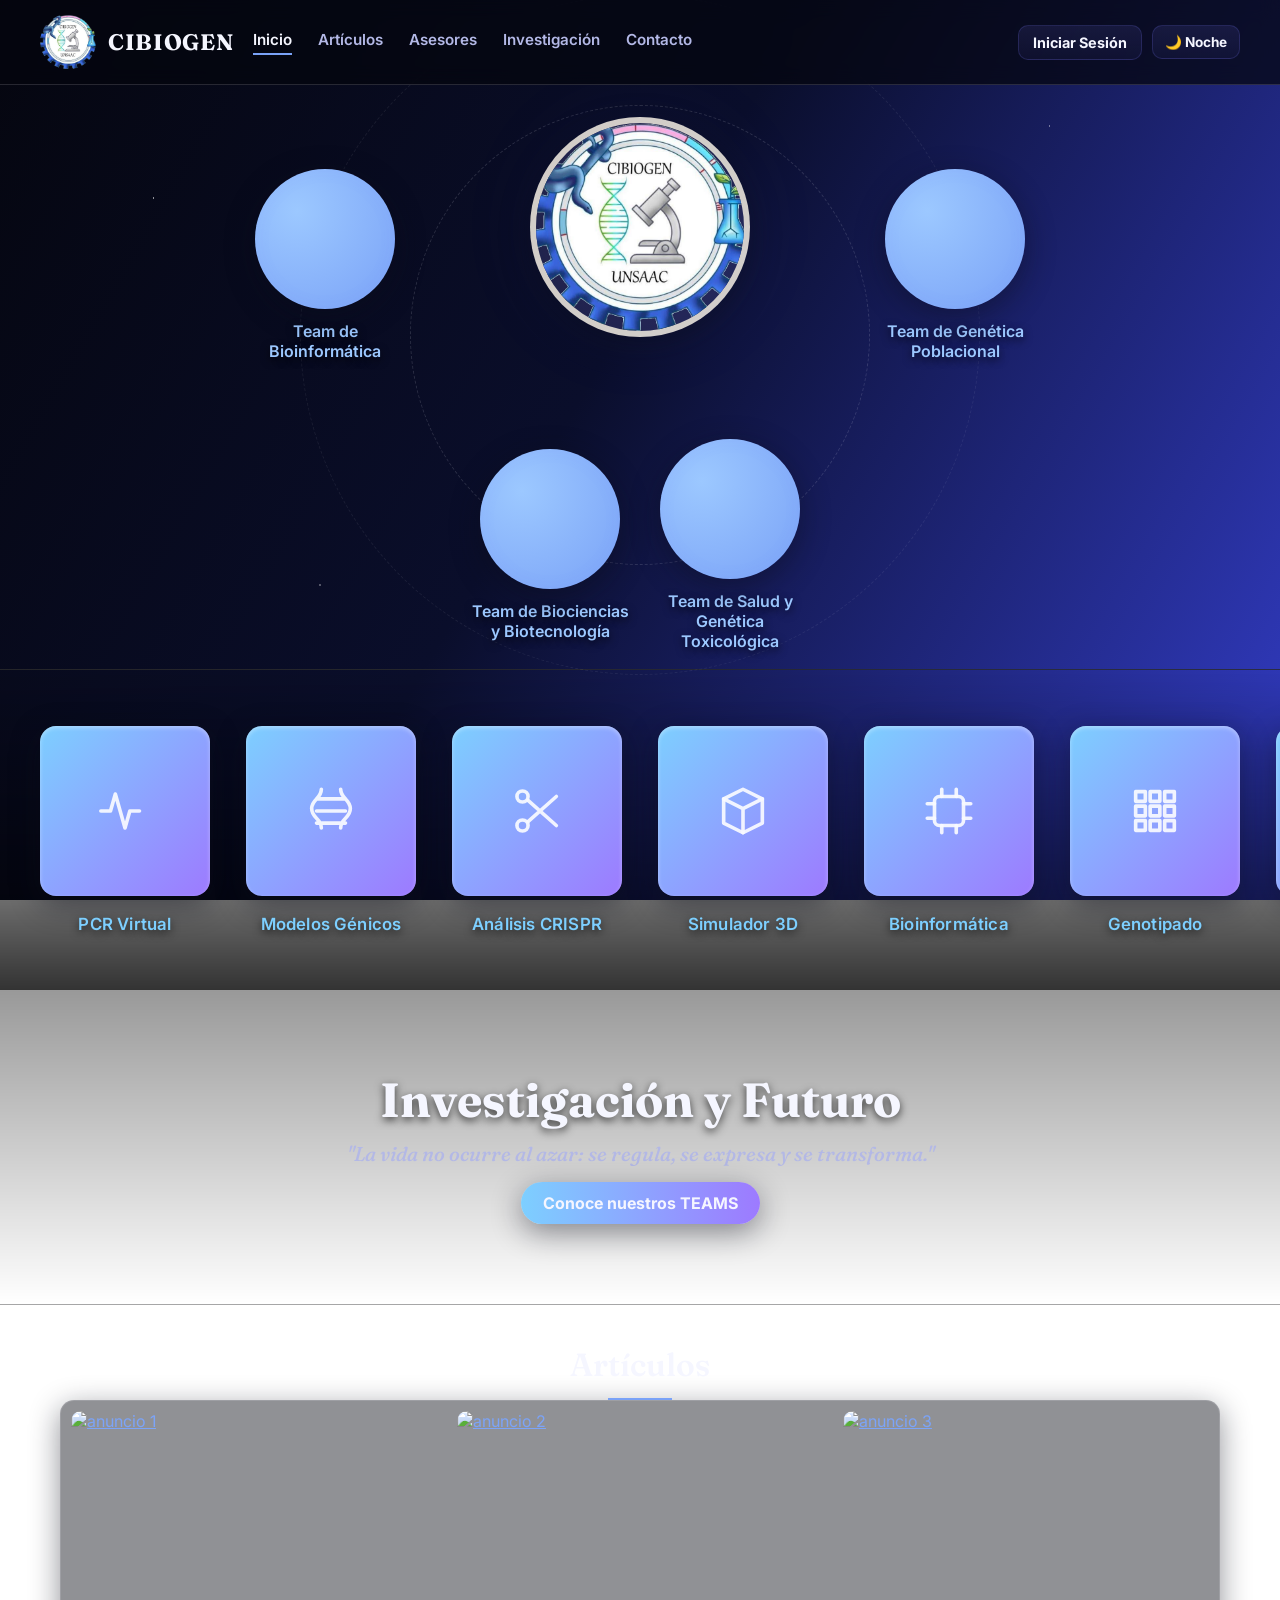
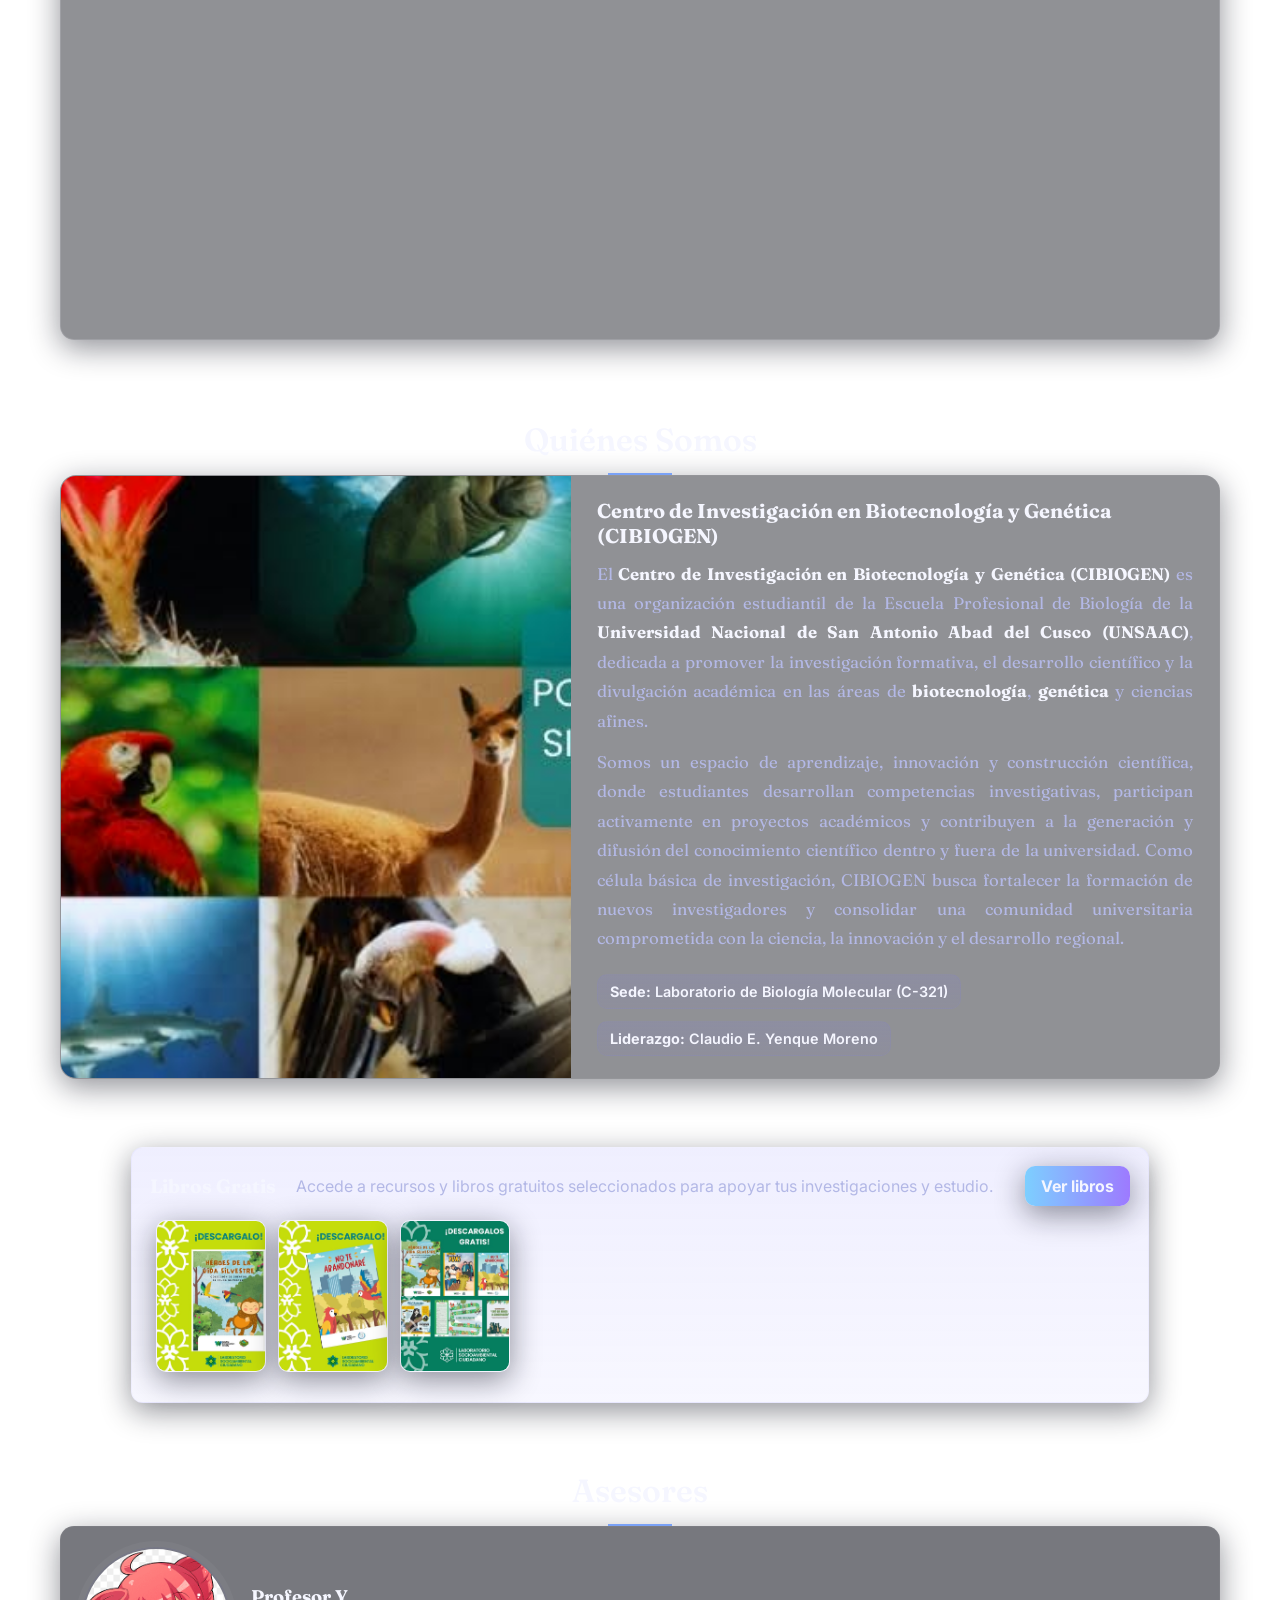
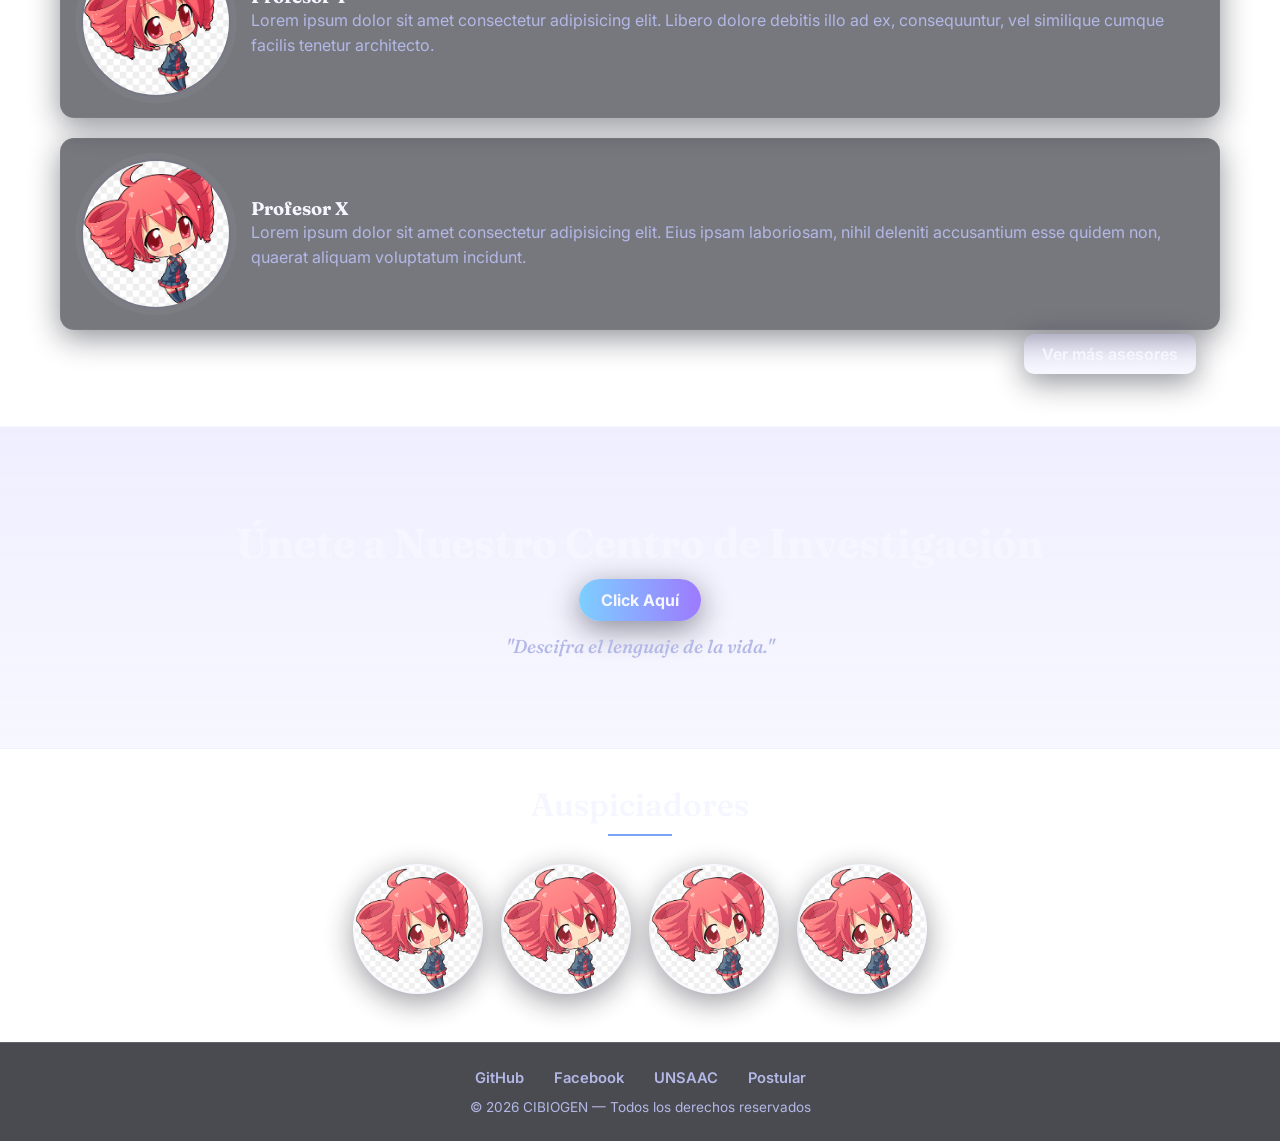
==== commit bb706e7e: "Corregir CSS: temas sobrios, botones en header y favicon - Iconos de carrusel visibles en modo noche" ====
--- a/index.html
+++ b/index.html
@@ -8,15 +8,13 @@
   <link rel="preconnect" href="https://fonts.googleapis.com">
   <link rel="preconnect" href="https://fonts.gstatic.com" crossorigin>
   <link href="https://fonts.googleapis.com/css2?family=Fraunces:ital,opsz,wght@0,9..144,400;0,9..144,600;0,9..144,700;1,9..144,500&family=Inter:wght@400;500;600;700&display=swap" rel="stylesheet">
+  <link rel="icon" type="image/png" href="img/favicon.png">
+  <link rel="apple-touch-icon" sizes="180x180" href="img/apple-touch-icon.png">
   <link rel="stylesheet" href="css/theme.css">
   <link rel="stylesheet" href="css/main.css">
   <script src="js/theme.js" defer></script>
 </head>
 <body>
-
-  <div class="top-right-login">
-    <a href="login.html">Iniciar Sesión</a>
-  </div>
 
   <header class="cabecera">
     <div class="cabecera-brand">
@@ -32,6 +30,9 @@
       <a href="invest.html">Investigación</a>
       <a href="#contacto">Contacto</a>
     </nav>
+    <div class="cabecera-actions">
+      <a class="top-right-login" href="login.html">Iniciar Sesión</a>
+    </div>
   </header>
 
   <main class="main-content">
--- a/css/theme.css
+++ b/css/theme.css
@@ -50,87 +50,99 @@
     --glow-soft: rgba(125, 122, 255, 0.28);
     --glow-faint: rgba(125, 122, 255, 0.06);
 
+    /* -- degradados de sección (hero / carrusel) -- */
+    --fade-bottom: linear-gradient(to bottom, rgba(0, 0, 0, 0.4), transparent);
+    --fade-top: linear-gradient(to top, rgba(0, 0, 0, 0.8), transparent);
+
+    /* -- sombreado de texto sobre figuras -- */
+    --text-shadow: 0 3px 8px rgba(0, 0, 0, 0.7);
+
+    /* -- halo del logo central -- */
+    --logo-halo: rgba(125, 122, 255, 0.22);
+
     /* -- formularios -- */
     --input-bg: rgba(255, 255, 255, 0.02);
     --input-border: rgba(255, 255, 255, 0.04);
 }
 
 :root[data-theme="claro"] {
-    --bg-body:
-        radial-gradient(1.5px 1.5px at 12% 22%, rgba(27,36,64,0.28) 50%, transparent 51%),
-        radial-gradient(1.5px 1.5px at 82% 14%, rgba(27,36,64,0.2) 50%, transparent 51%),
-        radial-gradient(1px 1px at 65% 38%, rgba(27,36,64,0.18) 50%, transparent 51%),
-        radial-gradient(1.5px 1.5px at 25% 65%, rgba(27,36,64,0.16) 50%, transparent 51%),
-        radial-gradient(1px 1px at 90% 70%, rgba(27,36,64,0.16) 50%, transparent 51%),
-        linear-gradient(135deg, #eef1fb 0%, #dde3f5 50%, #c9d6f0 100%);
+    --bg-body: #eef1f6;
 
     --text-hi: #1b2440;
     --text-lo: #4a5479;
 
-    --surface-a: rgba(255, 255, 255, 0.9);
-    --surface-b: rgba(255, 255, 255, 0.75);
+    --surface-a: rgba(255, 255, 255, 0.92);
+    --surface-b: rgba(255, 255, 255, 0.8);
     --surface-c: #ffffff;
-    --surface-glass: rgba(255, 255, 255, 0.85);
+    --surface-glass: rgba(255, 255, 255, 0.9);
 
-    --line: rgba(27, 36, 64, 0.14);
-    --line-soft: rgba(27, 36, 64, 0.08);
-    --card-border: rgba(27, 36, 64, 0.08);
+    --line: rgba(27, 36, 64, 0.15);
+    --line-soft: rgba(27, 36, 64, 0.09);
+    --card-border: rgba(27, 36, 64, 0.09);
     --ring: #ffffff;
 
     --accent-1: #2563eb;
-    --accent-2: #60a5fa;
-    --accent-3: #8b5cf6;
-    --accent-4: #06b6d4;
+    --accent-2: #1d4ed8;
+    --accent-3: #6d28d9;
+    --accent-4: #0891b2;
     --cta-grad: linear-gradient(90deg, var(--accent-4), var(--accent-3));
     --btn-grad: linear-gradient(180deg, rgba(37, 99, 235, 0.1), rgba(37, 99, 235, 0.05));
-    --accent-border: rgba(37, 99, 235, 0.22);
-    --accent-tint: rgba(37, 99, 235, 0.07);
+    --accent-border: rgba(37, 99, 235, 0.25);
+    --accent-tint: rgba(37, 99, 235, 0.08);
 
-    --shadow-card: 0 8px 24px rgba(30, 40, 80, 0.16);
-    --shadow-hover: 0 18px 40px rgba(30, 40, 80, 0.24);
+    --shadow-card: 0 8px 24px rgba(30, 40, 80, 0.14);
+    --shadow-hover: 0 18px 40px rgba(30, 40, 80, 0.22);
     --glow-soft: rgba(37, 99, 235, 0.25);
     --glow-faint: rgba(37, 99, 235, 0.08);
 
-    --input-bg: rgba(255, 255, 255, 0.9);
-    --input-border: rgba(27, 36, 64, 0.15);
+    --fade-bottom: transparent;
+    --fade-top: transparent;
+
+    --text-shadow: 0 2px 6px rgba(255, 255, 255, 0.6);
+
+    --logo-halo: rgba(37, 99, 235, 0.2);
+
+    --input-bg: rgba(255, 255, 255, 0.95);
+    --input-border: rgba(27, 36, 64, 0.16);
 }
 
 :root[data-theme="contraste"] {
-    --bg-body:
-        radial-gradient(1.5px 1.5px at 12% 22%, rgba(255,255,255,0.6) 50%, transparent 51%),
-        radial-gradient(1.5px 1.5px at 82% 14%, rgba(255,255,255,0.4) 50%, transparent 51%),
-        radial-gradient(1px 1px at 65% 38%, rgba(255,255,255,0.35) 50%, transparent 51%),
-        radial-gradient(1.5px 1.5px at 25% 65%, rgba(255,255,255,0.3) 50%, transparent 51%),
-        radial-gradient(1px 1px at 90% 70%, rgba(255,255,255,0.3) 50%, transparent 51%),
-        linear-gradient(120deg, #000000 0%, #101010 50%, #1c1c2e 100%);
+    --bg-body: #000000;
 
     --text-hi: #ffffff;
-    --text-lo: rgba(255, 255, 255, 0.75);
+    --text-lo: rgba(255, 255, 255, 0.8);
 
-    --surface-a: rgba(255, 255, 255, 0.06);
-    --surface-b: rgba(255, 255, 255, 0.04);
-    --surface-c: rgba(255, 255, 255, 0.08);
-    --surface-glass: rgba(0, 0, 0, 0.6);
+    --surface-a: rgba(255, 255, 255, 0.09);
+    --surface-b: rgba(255, 255, 255, 0.05);
+    --surface-c: rgba(255, 255, 255, 0.13);
+    --surface-glass: rgba(0, 0, 0, 0.7);
 
-    --line: rgba(255, 255, 255, 0.35);
-    --line-soft: rgba(255, 255, 255, 0.12);
-    --card-border: rgba(255, 255, 255, 0.15);
+    --line: rgba(255, 255, 255, 0.45);
+    --line-soft: rgba(255, 255, 255, 0.18);
+    --card-border: rgba(255, 255, 255, 0.22);
     --ring: #ffffff;
 
-    --accent-1: #00e676;
-    --accent-2: #ccffec;
-    --accent-3: #b388ff;
-    --accent-4: #00e5ff;
+    --accent-1: #7df9ff;
+    --accent-2: #d6f9ff;
+    --accent-3: #c8b6ff;
+    --accent-4: #7df9ff;
     --cta-grad: linear-gradient(90deg, var(--accent-4), var(--accent-3));
-    --btn-grad: linear-gradient(180deg, rgba(0, 229, 255, 0.18), rgba(0, 229, 255, 0.08));
-    --accent-border: rgba(0, 229, 255, 0.5);
-    --accent-tint: rgba(179, 136, 255, 0.12);
+    --btn-grad: linear-gradient(180deg, rgba(125, 249, 255, 0.22), rgba(125, 249, 255, 0.1));
+    --accent-border: rgba(125, 249, 255, 0.7);
+    --accent-tint: rgba(125, 249, 255, 0.14);
 
-    --shadow-card: 0 8px 30px rgba(0, 0, 0, 0.6);
-    --shadow-hover: 0 20px 44px rgba(0, 0, 0, 0.75);
-    --glow-soft: rgba(0, 229, 255, 0.4);
-    --glow-faint: rgba(179, 136, 255, 0.18);
+    --shadow-card: 0 8px 30px rgba(0, 0, 0, 0.8);
+    --shadow-hover: 0 20px 44px rgba(0, 0, 0, 0.9);
+    --glow-soft: rgba(125, 249, 255, 0.45);
+    --glow-faint: rgba(125, 249, 255, 0.18);
 
-    --input-bg: rgba(255, 255, 255, 0.08);
-    --input-border: rgba(255, 255, 255, 0.25);
+    --fade-bottom: transparent;
+    --fade-top: linear-gradient(to bottom, rgba(255, 255, 255, 0.06), transparent);
+
+    --text-shadow: 0 2px 6px rgba(0, 0, 0, 0.9);
+
+    --logo-halo: rgba(125, 249, 255, 0.3);
+
+    --input-bg: rgba(255, 255, 255, 0.1);
+    --input-border: rgba(255, 255, 255, 0.4);
 }
--- a/css/main.css
+++ b/css/main.css
@@ -105,64 +105,73 @@
     }
 }
 
-/* --botón de tema (flotante) -- */
-.theme-toggle {
-    position: fixed;
-    right: 20px;
-    bottom: 20px;
-    z-index: 1200;
-    padding: 10px 14px;
-    border-radius: 12px;
-    border: 1px solid var(--line);
-    background: var(--surface-glass);
-    color: var(--text-hi);
-    font-family: var(--font-body);
-    font-weight: 700;
-    font-size: 0.85rem;
-    cursor: pointer;
-    backdrop-filter: blur(8px);
-    box-shadow: var(--shadow-card);
-    transition: transform 0.25s ease, box-shadow 0.25s ease;
-}
-
-.theme-toggle:hover {
-    transform: translateY(-3px);
-    box-shadow: var(--shadow-hover);
-}
-
-@media (max-width: 600px) {
-    .theme-toggle { right: 12px; bottom: 12px; }
-}
-
-/* --botón login arriba a la derecha -- */
+/* --acciones de cabecera (login + tema) --
+   Viven dentro del header, no flotan sobre el contenido. */
+.cabecera-actions {
+    display: flex;
+    align-items: center;
+    gap: 10px;
+    margin-left: auto;
+}
+
 .top-right-login {
-    position: fixed;
-    top: 16px;
-    right: 20px;
-    z-index: 1000;
-    font-family: var(--font-body);
-}
-
-.top-right-login a {
     display: inline-block;
     padding: 8px 14px;
     border-radius: 10px;
     text-decoration: none;
     font-weight: 700;
+    font-size: 0.9rem;
     color: var(--text-hi);
     background: var(--btn-grad);
     border: 1px solid var(--accent-border);
-    box-shadow: var(--shadow-card);
-    backdrop-filter: blur(6px);
-}
-
-.top-right-login a:hover {
+    transition: background 0.2s ease, transform 0.2s ease;
+}
+
+.top-right-login:hover {
     background: var(--cta-grad);
     transform: translateY(-2px);
 }
 
+/* --botón de tema (en cabecera; variante flotante solo si no hay header) -- */
+.theme-toggle {
+    padding: 8px 12px;
+    border-radius: 10px;
+    border: 1px solid var(--accent-border);
+    background: var(--btn-grad);
+    color: var(--text-hi);
+    font-family: var(--font-body);
+    font-weight: 700;
+    font-size: 0.85rem;
+    cursor: pointer;
+    transition: background 0.2s ease, transform 0.2s ease;
+    white-space: nowrap;
+}
+
+.theme-toggle:hover {
+    background: var(--cta-grad);
+    transform: translateY(-2px);
+}
+
+.theme-toggle--float {
+    position: fixed;
+    right: 20px;
+    bottom: 20px;
+    z-index: 1200;
+    box-shadow: var(--shadow-card);
+    backdrop-filter: blur(8px);
+}
+
 @media (max-width: 600px) {
-    .top-right-login { top: 12px; right: 12px; }
+    .theme-toggle--float { right: 12px; bottom: 12px; }
+}
+
+@media (max-width: 700px) {
+    .cabecera-actions {
+        margin-left: 0;
+        width: 100%;
+        justify-content: flex-start;
+        flex-wrap: wrap;
+    }
 }
 
 /* --main / hero sináptico -- */
@@ -258,7 +267,7 @@
     width: 360px;
     height: 360px;
     border-radius: 50%;
-    background: radial-gradient(circle, rgba(125,122,255,0.22), var(--glow-faint));
+    background: radial-gradient(circle, var(--logo-halo), var(--glow-faint));
     filter: blur(18px);
     z-index: 9;
     pointer-events: none;
@@ -308,7 +317,7 @@
     font-size: 1rem;
     font-family: var(--font-body);
     text-align: center;
-    text-shadow: 0 3px 8px rgba(0, 0, 0, 0.7);
+    text-shadow: var(--text-shadow);
     max-width: 160px;
     transform: translateY(4px);
 }
@@ -317,7 +326,7 @@
 .carousel-section {
     width: 100%;
     padding: 2rem 0;
-    background: linear-gradient(to top, rgba(0, 0, 0, 0.8), transparent);
+    background: var(--fade-top);
     border-top: 1px solid var(--line);
 }
 
@@ -368,7 +377,7 @@
 .carousel-icon {
     width: 58px;
     height: 58px;
-    stroke: var(--surface-b);
+    stroke: rgba(255, 255, 255, 0.92);
     fill: none;
     stroke-width: 1.5;
     stroke-linecap: round;
@@ -380,7 +389,7 @@
     font-size: 1.05rem;
     font-weight: 600;
     letter-spacing: 0.2px;
-    text-shadow: 0 3px 6px rgba(0, 0, 0, 0.85);
+    text-shadow: var(--text-shadow);
     color: var(--accent-4);
     text-align: center;
     max-width: 170px;
@@ -552,7 +561,7 @@
     object-fit: cover;
     border-radius: 50%;
     border: 2px solid var(--accent-tint);
-    box-shadow: 0 0 0 6px rgba(42, 46, 82, 0.25);
+    box-shadow: 0 0 0 6px var(--card-border);
 }
 
 .asesor h3 { font-family: var(--font-display); color: var(--text-hi); font-size: 1.15rem; }
@@ -609,7 +618,7 @@
     width: 100%;
     padding: 40px 20px;
     text-align: center;
-    background: linear-gradient(to bottom, rgba(0, 0, 0, 0.4), transparent);
+    background: var(--fade-bottom);
     border-bottom: 1px solid var(--line);
 }
 
@@ -619,7 +628,7 @@
     font-weight: 700;
     color: var(--text-hi);
     margin: 0 0 12px;
-    text-shadow: 0 2px 16px rgba(0, 0, 0, 0.35);
+    text-shadow: var(--text-shadow);
 }
 
 .titulo-hero h3 {
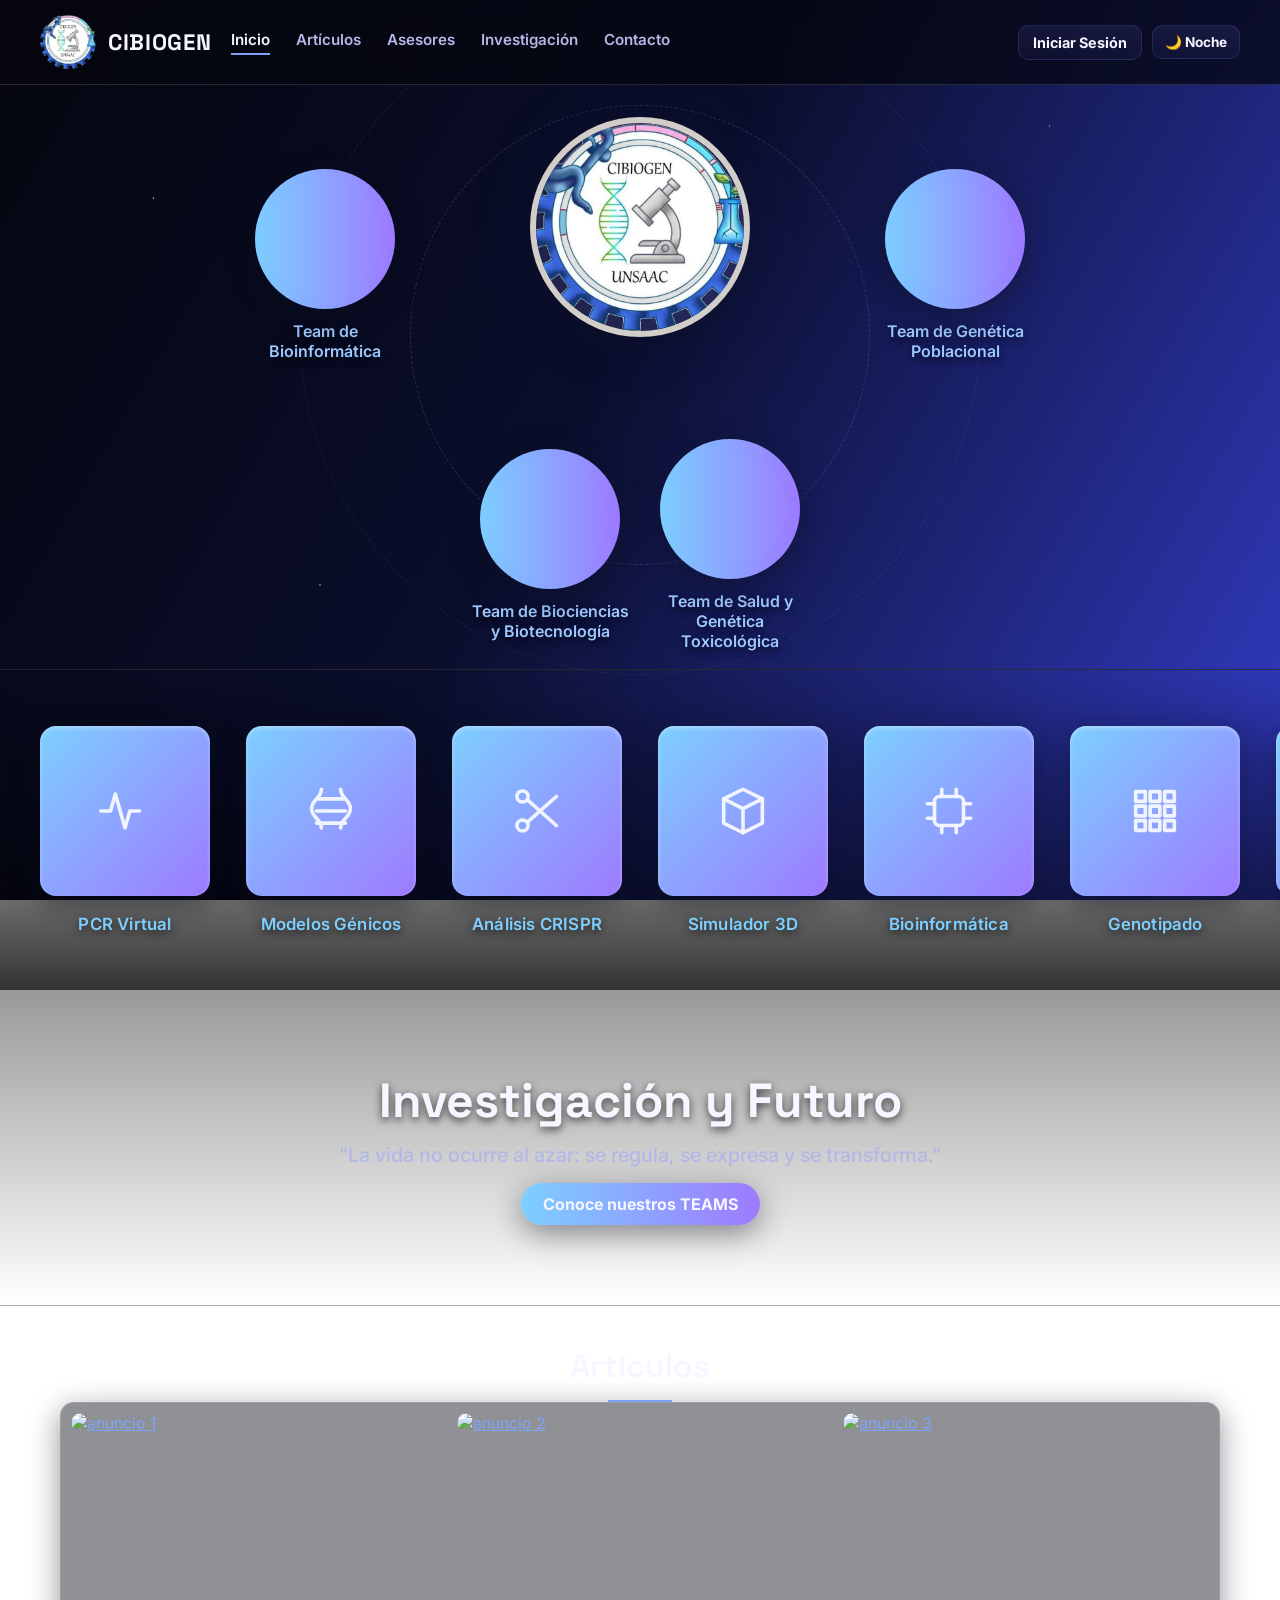
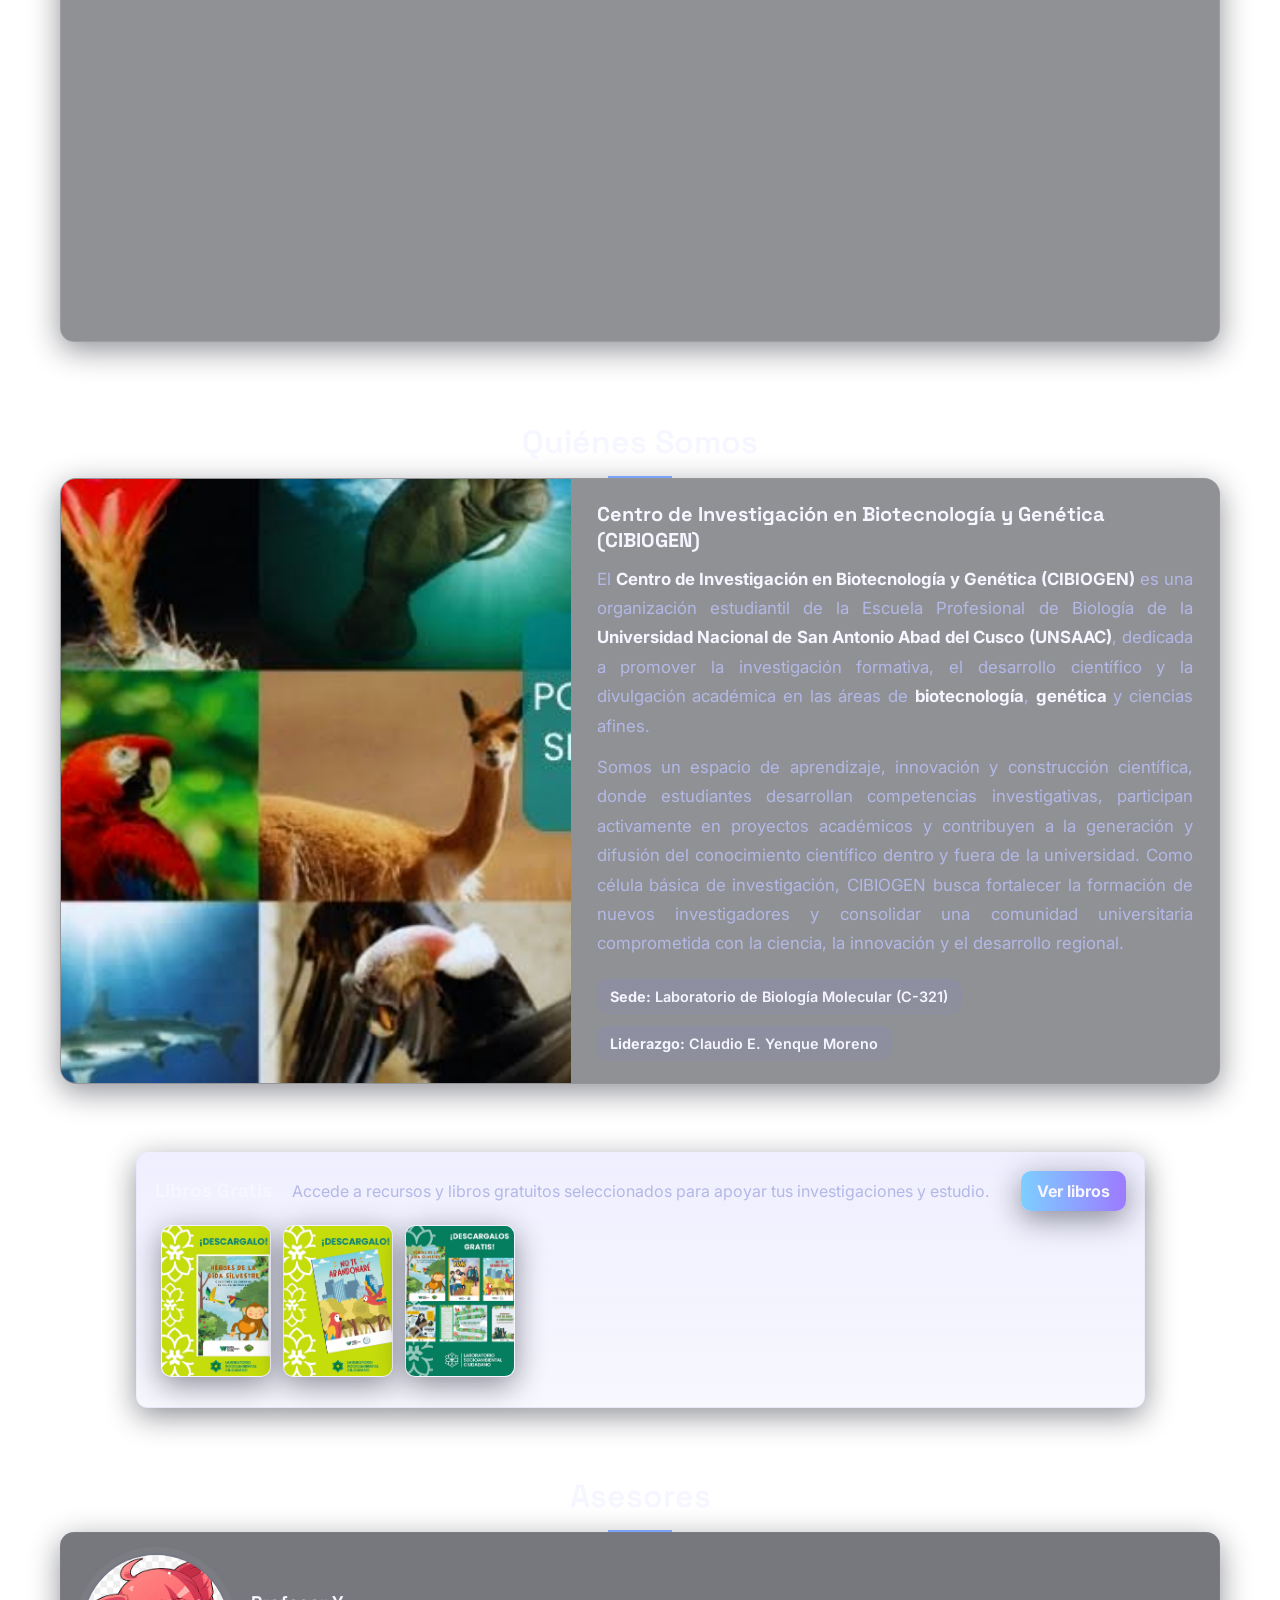
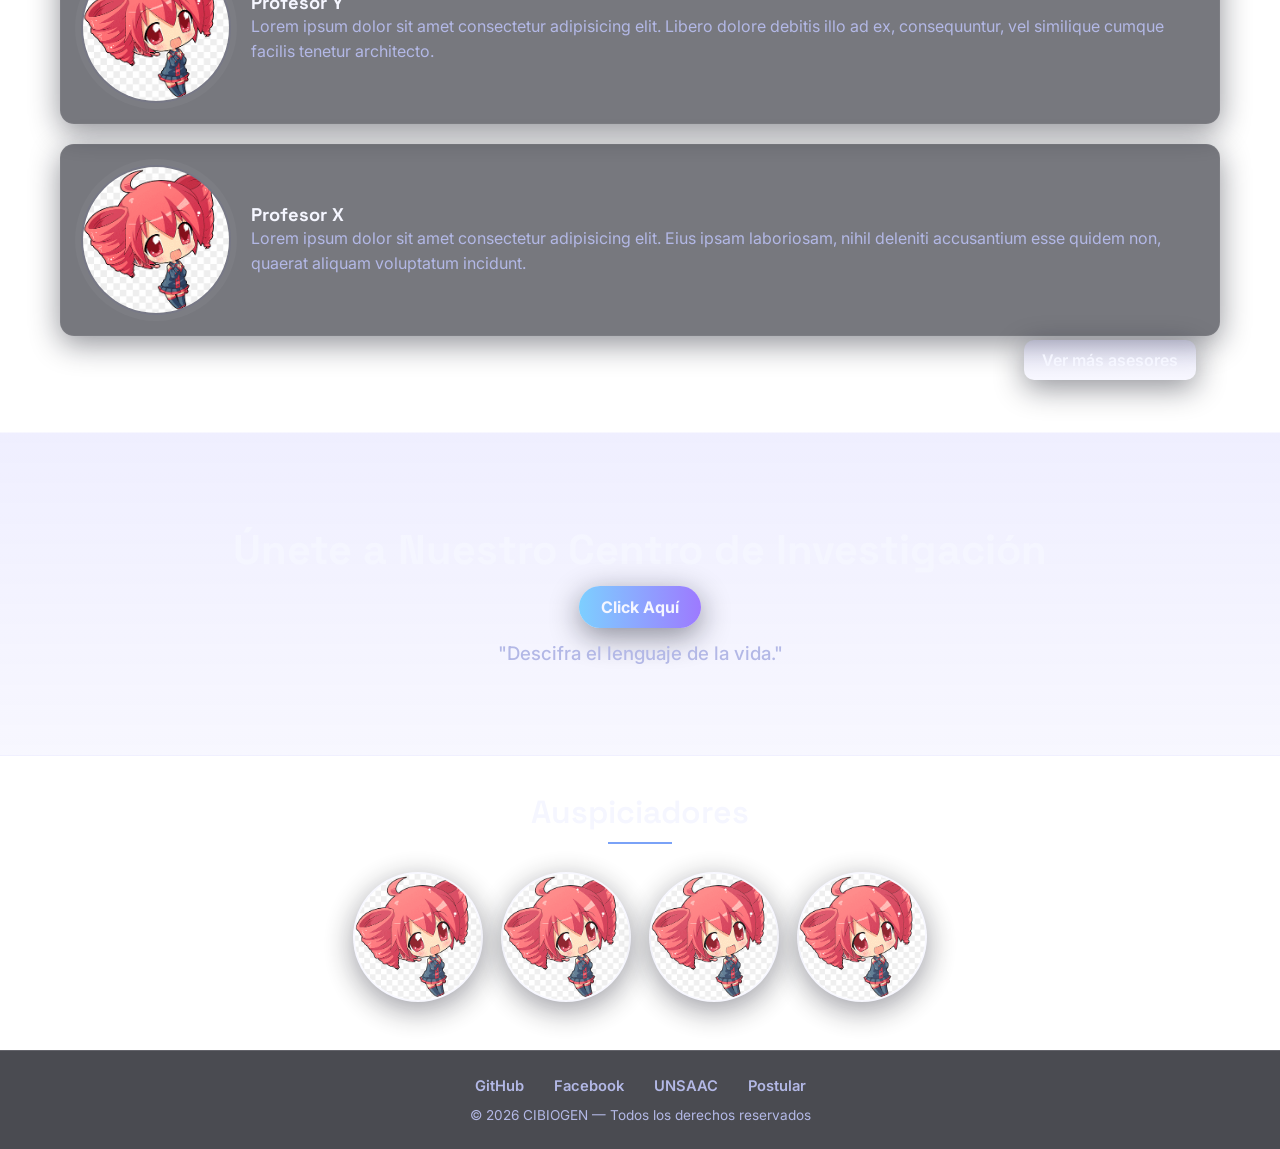
==== commit 4fb2fd3d: "Aplicar gradiente de botones a esferas y tipografia Space Grotesk - Esferas del hero usan el mismo g" ====
--- a/index.html
+++ b/index.html
@@ -7,7 +7,7 @@
   <title>CIBIOGEN — Centro de Investigación en Biotecnología y Genética</title>
   <link rel="preconnect" href="https://fonts.googleapis.com">
   <link rel="preconnect" href="https://fonts.gstatic.com" crossorigin>
-  <link href="https://fonts.googleapis.com/css2?family=Fraunces:ital,opsz,wght@0,9..144,400;0,9..144,600;0,9..144,700;1,9..144,500&family=Inter:wght@400;500;600;700&display=swap" rel="stylesheet">
+  <link href="https://fonts.googleapis.com/css2?family=Space+Grotesk:wght@400;500;600;700&family=Inter:wght@400;500;600;700&display=swap" rel="stylesheet">
   <link rel="icon" type="image/png" href="img/favicon.png">
   <link rel="apple-touch-icon" sizes="180x180" href="img/apple-touch-icon.png">
   <link rel="stylesheet" href="css/theme.css">
--- a/css/theme.css
+++ b/css/theme.css
@@ -6,7 +6,7 @@
 
 :root,
 :root[data-theme="noche"] {
-    --font-display: 'Fraunces', Georgia, serif;
+    --font-display: 'Space Grotesk', 'Inter', system-ui, -apple-system, 'Segoe UI', Roboto, sans-serif;
     --font-body: 'Inter', system-ui, -apple-system, 'Segoe UI', Roboto, sans-serif;
 
     /* -- fondo (Tokyo Night) */
--- a/css/main.css
+++ b/css/main.css
@@ -281,7 +281,7 @@
 .child-logo {
     width: 140px;
     height: 140px;
-    background: radial-gradient(circle at 30% 30%, var(--accent-2), var(--accent-1));
+    background: var(--cta-grad);
     border-radius: 50%;
     box-shadow: var(--shadow-card), inset 0 0 18px var(--glow-faint);
     cursor: pointer;
@@ -452,7 +452,7 @@
 }
 
 .grindgral p {
-    font-family: var(--font-display);
+    font-family: var(--font-body);
     font-size: 1.05rem;
     line-height: 1.75;
     text-align: justify;
@@ -632,8 +632,7 @@
 }
 
 .titulo-hero h3 {
-    font-family: var(--font-display);
-    font-style: italic;
+    font-family: var(--font-body);
     font-weight: 500;
     font-size: clamp(1rem, 2vw, 1.25rem);
     color: var(--text-lo);
@@ -682,8 +681,7 @@
 }
 
 .titulo2 h3 {
-    font-family: var(--font-display);
-    font-style: italic;
+    font-family: var(--font-body);
     font-weight: 500;
     color: var(--text-lo);
     margin: 14px 0 0;
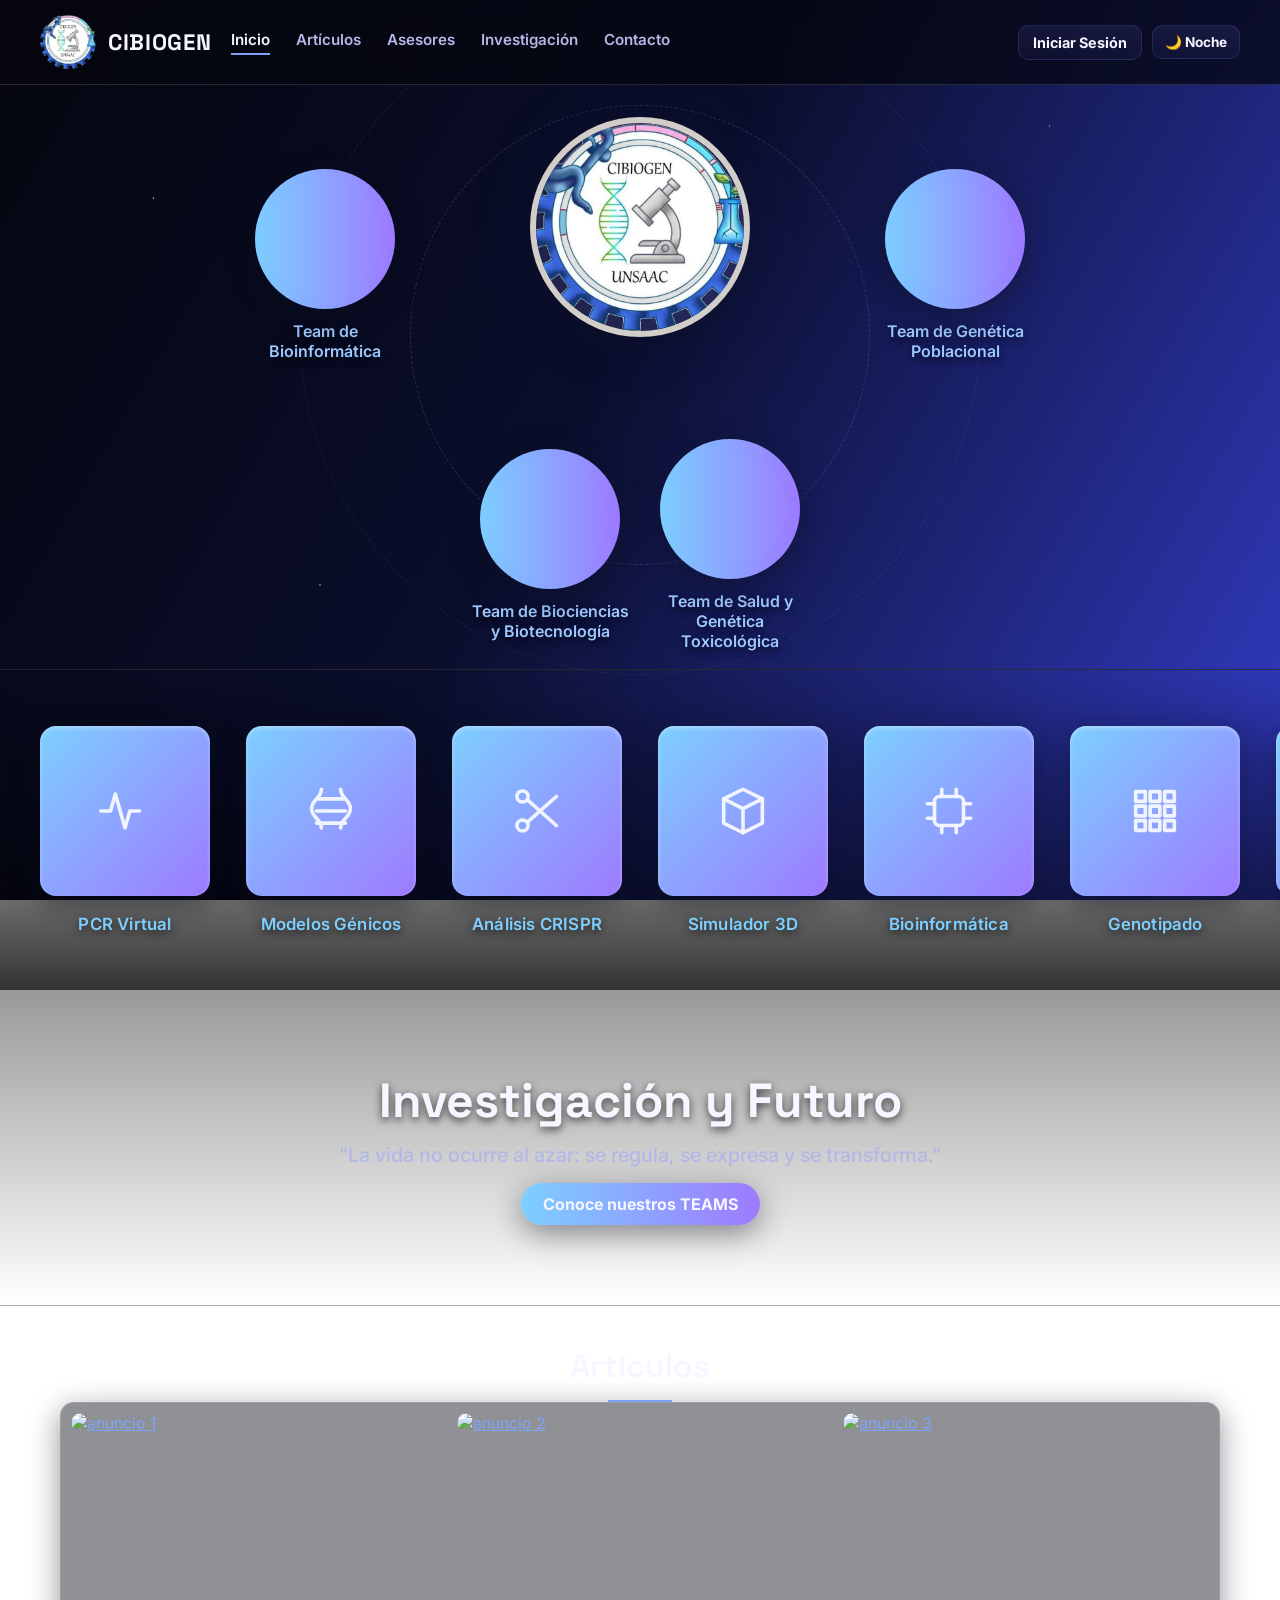
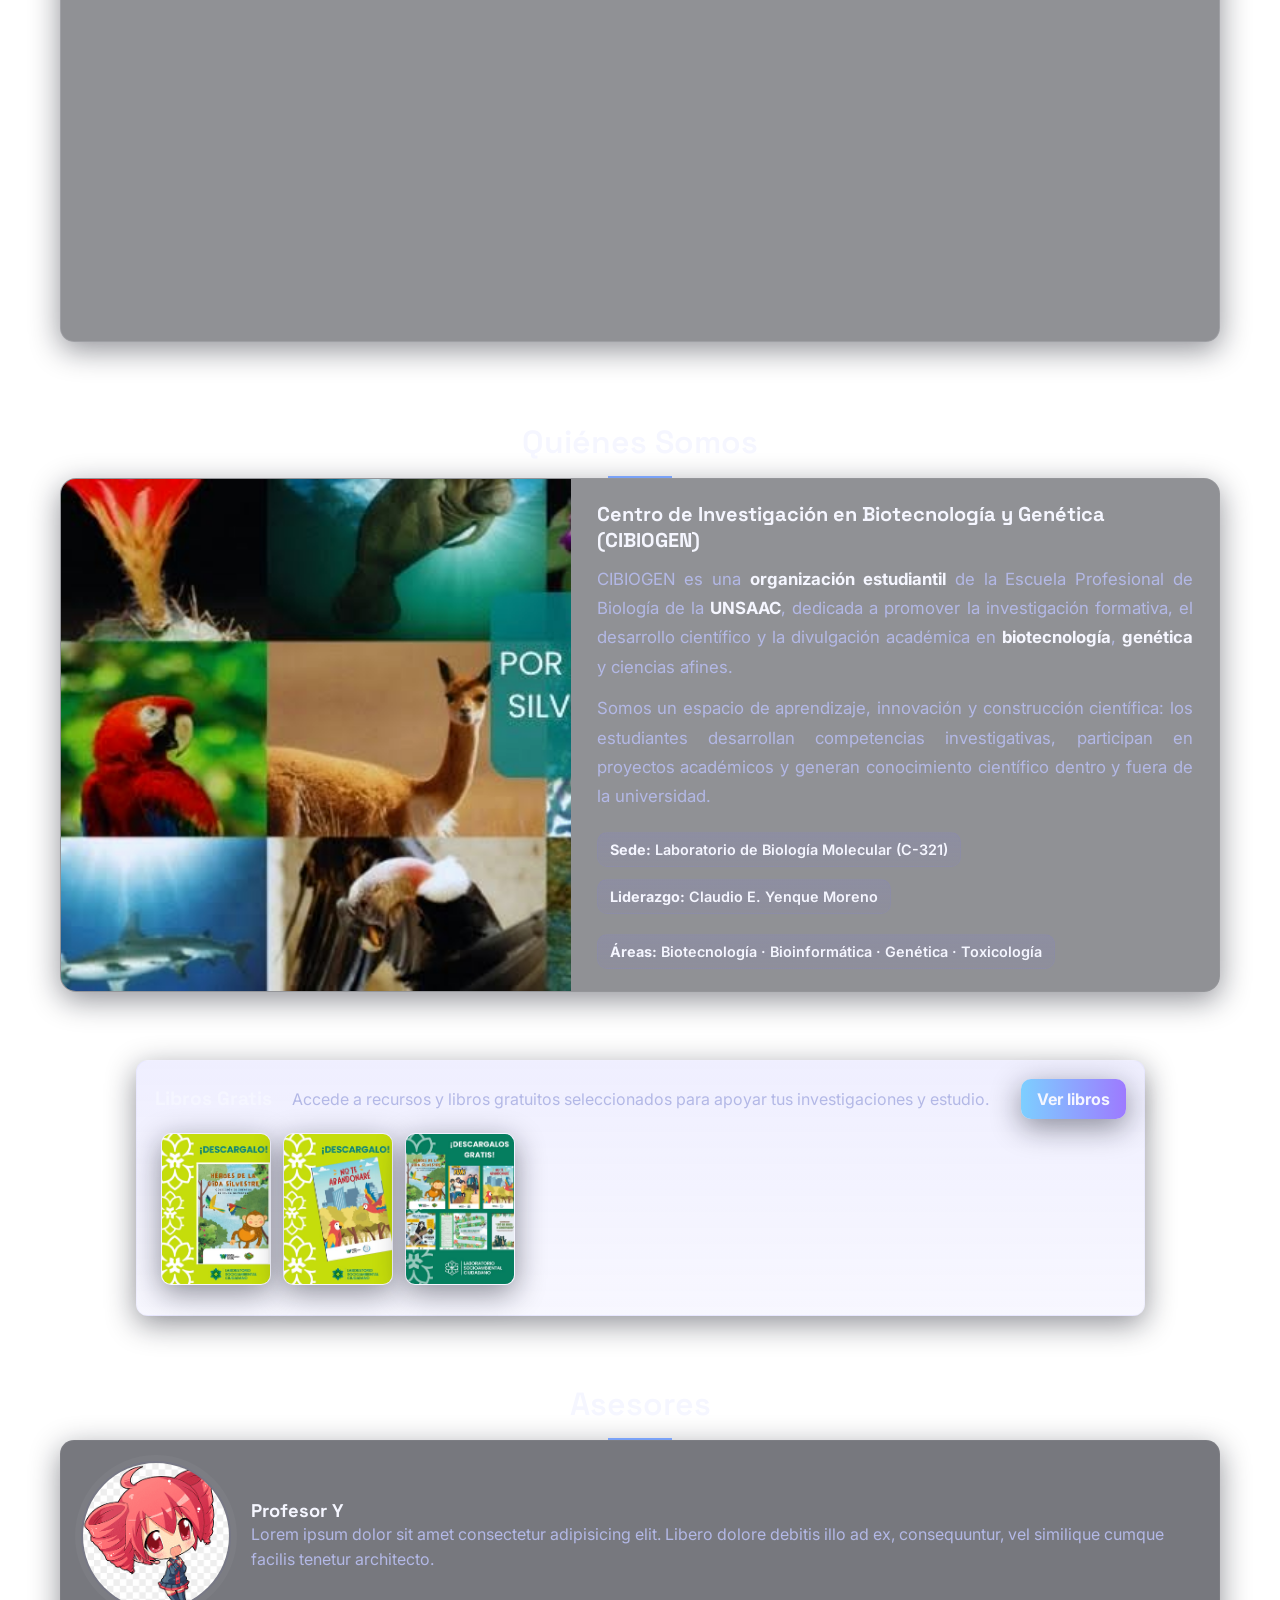
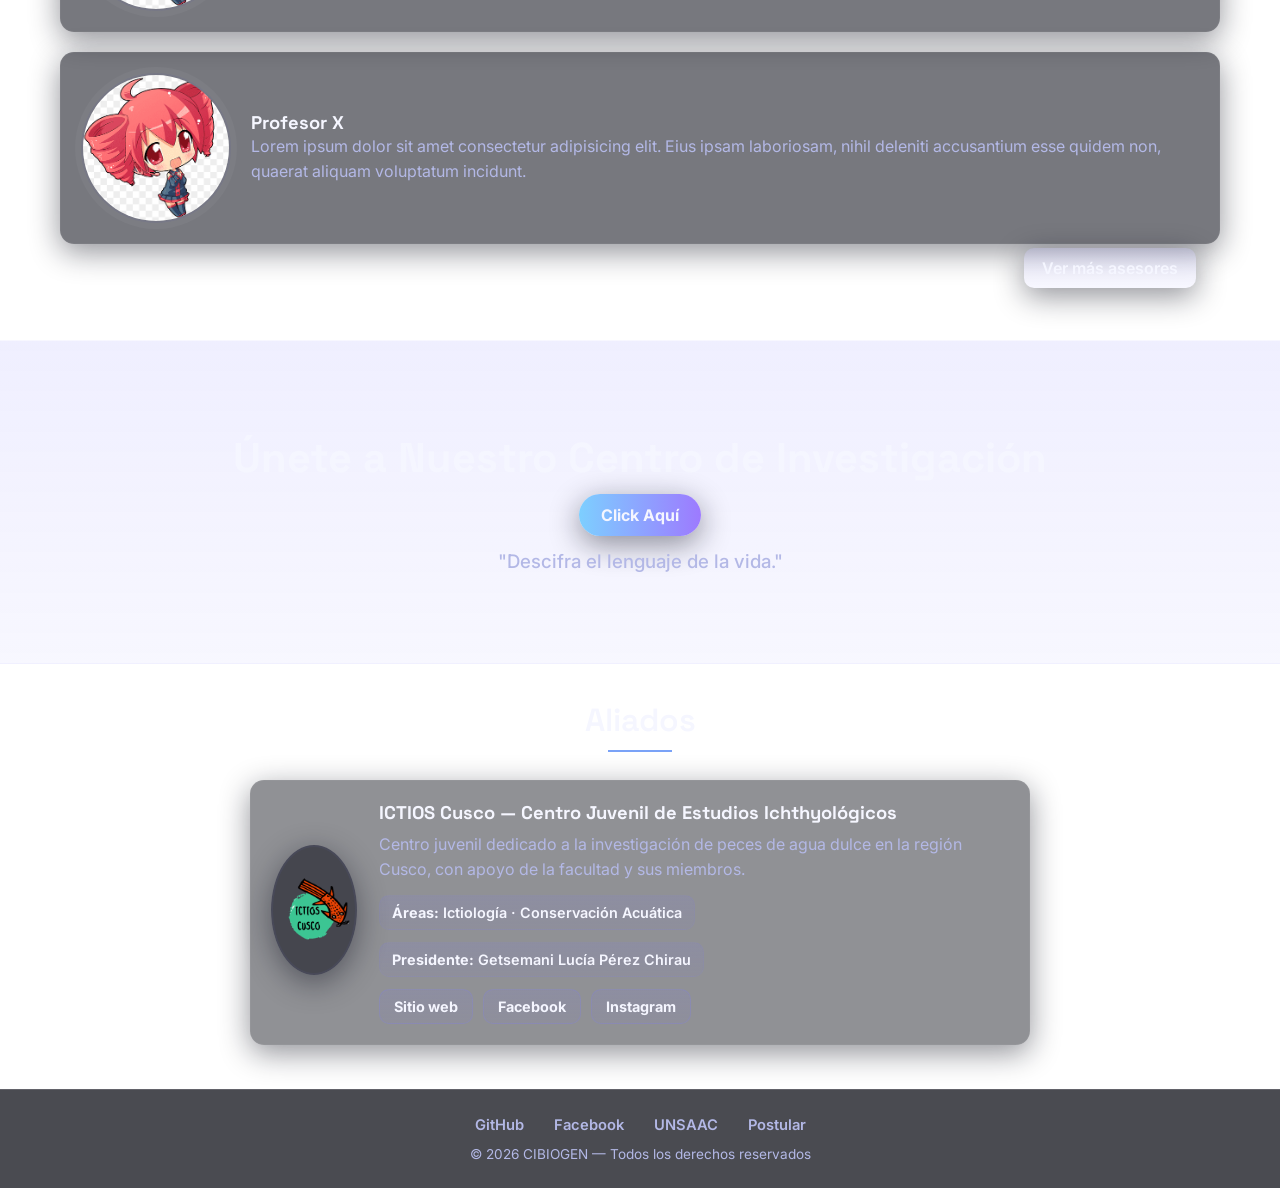
==== commit 0b9a6bac: "Reorganizar info del centro y seccion Aliados con ICTIOS Cusco - Tarjeta Quienes Somos con descripci" ====
--- a/index.html
+++ b/index.html
@@ -140,12 +140,15 @@
         </div>
         <div class="card-body">
           <h3 class="card-title">Centro de Investigación en Biotecnología y Genética (CIBIOGEN)</h3>
-          <p>El <strong>Centro de Investigación en Biotecnología y Genética (CIBIOGEN)</strong> es una organización estudiantil de la Escuela Profesional de Biología de la <strong>Universidad Nacional de San Antonio Abad del Cusco (UNSAAC)</strong>, dedicada a promover la investigación formativa, el desarrollo científico y la divulgación académica en las áreas de <strong>biotecnología</strong>, <strong>genética</strong> y ciencias afines.</p>
-          <p>Somos un espacio de aprendizaje, innovación y construcción científica, donde estudiantes desarrollan competencias investigativas, participan activamente en proyectos académicos y contribuyen a la generación y difusión del conocimiento científico dentro y fuera de la universidad. Como célula básica de investigación, CIBIOGEN busca fortalecer la formación de nuevos investigadores y consolidar una comunidad universitaria comprometida con la ciencia, la innovación y el desarrollo regional.</p>
+          <p>CIBIOGEN es una <strong>organización estudiantil</strong> de la Escuela Profesional de Biología de la <strong>UNSAAC</strong>, dedicada a promover la investigación formativa, el desarrollo científico y la divulgación académica en <strong>biotecnología</strong>, <strong>genética</strong> y ciencias afines.</p>
+          <p>Somos un espacio de aprendizaje, innovación y construcción científica: los estudiantes desarrollan competencias investigativas, participan en proyectos académicos y generan conocimiento científico dentro y fuera de la universidad.</p>
 
           <div class="card-meta">
             <div class="meta-item"><strong>Sede:</strong> Laboratorio de Biología Molecular (C-321)</div>
             <div class="meta-item"><strong>Liderazgo:</strong> Claudio E. Yenque Moreno</div>
+          </div>
+          <div class="card-meta">
+            <div class="meta-item"><strong>Áreas:</strong> Biotecnología · Bioinformática · Genética · Toxicología</div>
           </div>
         </div>
       </div>
@@ -210,22 +213,28 @@
     </section>
   </div>
 
-  <div class="tituloauspiciadores">
-    <h1>Auspiciadores</h1>
-  </div>
-  <div class="auspiciadores">
-    <a href="https://bi.unsaac.edu.pe/" target="_blank" rel="noopener">
-      <img src="img/teto.png" alt="Auspiciador UNSAAC">
-    </a>
-    <a href="https://bi.unsaac.edu.pe/" target="_blank" rel="noopener">
-      <img src="img/teto.png" alt="Auspiciador UNSAAC">
-    </a>
-    <a href="https://bi.unsaac.edu.pe/" target="_blank" rel="noopener">
-      <img src="img/teto.png" alt="Auspiciador UNSAAC">
-    </a>
-    <a href="https://bi.unsaac.edu.pe/" target="_blank" rel="noopener">
-      <img src="img/teto.png" alt="Auspiciador UNSAAC">
-    </a>
+  <div class="tituloaliados">
+    <h1>Aliados</h1>
+  </div>
+  <div class="aliados">
+    <div class="aliado">
+      <a href="https://ictioscusco.github.io/" target="_blank" rel="noopener">
+        <img src="img/ictioscusco-logo.png" alt="Logo ICTIOS Cusco">
+      </a>
+      <div class="aliado-body">
+        <h3>ICTIOS Cusco — Centro Juvenil de Estudios Ichthyológicos</h3>
+        <p>Centro juvenil dedicado a la investigación de peces de agua dulce en la región Cusco, con apoyo de la facultad y sus miembros.</p>
+        <div class="card-meta">
+          <div class="meta-item"><strong>Áreas:</strong> Ictiología · Conservación Acuática</div>
+          <div class="meta-item"><strong>Presidente:</strong> Getsemani Lucía Pérez Chirau</div>
+        </div>
+        <div class="aliado-links">
+          <a href="https://ictioscusco.github.io/" target="_blank" rel="noopener">Sitio web</a>
+          <a href="https://web.facebook.com/ConGeniusRockie/" target="_blank" rel="noopener">Facebook</a>
+          <a href="https://www.instagram.com/ictioscusco/" target="_blank" rel="noopener">Instagram</a>
+        </div>
+      </div>
+    </div>
   </div>
 
   <footer id="contacto" class="pie">
--- a/css/main.css
+++ b/css/main.css
@@ -687,13 +687,13 @@
     margin: 14px 0 0;
 }
 
-/* --auspiciadores -- */
-.tituloauspiciadores {
+/* --aliados -- */
+.tituloaliados {
     text-align: center;
     padding: 36px 20px 8px;
 }
 
-.tituloauspiciadores h1 {
+.tituloaliados h1 {
     font-family: var(--font-display);
     font-size: clamp(1.4rem, 3vw, 2rem);
     font-weight: 600;
@@ -704,7 +704,7 @@
     padding-bottom: 12px;
 }
 
-.tituloauspiciadores h1::after {
+.tituloaliados h1::after {
     content: "";
     position: absolute;
     left: 50%;
@@ -715,7 +715,7 @@
     background: var(--accent-1);
 }
 
-.auspiciadores {
+.aliados {
     display: flex;
     justify-content: center;
     flex-wrap: wrap;
@@ -723,23 +723,85 @@
     padding: 20px 20px 44px;
 }
 
-.auspiciadores a { display: block; }
-
-.auspiciadores img {
+.aliado {
+    display: flex;
+    align-items: center;
+    gap: 22px;
+    max-width: 780px;
+    width: 100%;
+    background: var(--surface-a);
+    border: 1px solid var(--card-border);
+    border-radius: 14px;
+    padding: 20px;
+    box-shadow: var(--shadow-card);
+    transition: transform 0.3s ease, box-shadow 0.3s ease;
+}
+
+.aliado:hover {
+    transform: translateY(-4px);
+    box-shadow: var(--shadow-hover);
+}
+
+.aliado img {
     width: 130px;
     height: 130px;
-    object-fit: cover;
+    object-fit: contain;
     border-radius: 50%;
     border: 2px solid var(--accent-tint);
     box-shadow: var(--shadow-card);
-    transition: transform 0.3s ease, box-shadow 0.3s ease;
-    opacity: 0.9;
-}
-
-.auspiciadores img:hover {
-    transform: scale(1.08);
-    opacity: 1;
-    box-shadow: var(--shadow-hover);
+    background: var(--surface-c);
+    padding: 4px;
+    transition: transform 0.3s ease;
+    flex: 0 0 auto;
+}
+
+.aliado img:hover {
+    transform: scale(1.05);
+}
+
+.aliado-body h3 {
+    font-family: var(--font-display);
+    color: var(--text-hi);
+    font-size: 1.15rem;
+    margin-bottom: 8px;
+}
+
+.aliado-body p {
+    color: var(--text-lo);
+    font-family: var(--font-body);
+    line-height: 1.6;
+    margin-bottom: 12px;
+}
+
+.aliado-links {
+    display: flex;
+    flex-wrap: wrap;
+    gap: 10px;
+    margin-top: 12px;
+}
+
+.aliado-links a {
+    display: inline-block;
+    padding: 8px 14px;
+    border-radius: 10px;
+    font-weight: 700;
+    font-size: 0.9rem;
+    text-decoration: none;
+    color: var(--text-hi);
+    background: var(--btn-grad);
+    border: 1px solid var(--accent-border);
+    transition: background 0.2s ease, transform 0.2s ease;
+}
+
+.aliado-links a:hover {
+    background: var(--cta-grad);
+    transform: translateY(-2px);
+}
+
+@media (max-width: 600px) {
+    .aliado { flex-direction: column; text-align: center; }
+    .aliado .card-meta { justify-content: center; }
+    .aliado-links { justify-content: center; }
 }
 
 /* --footer -- */
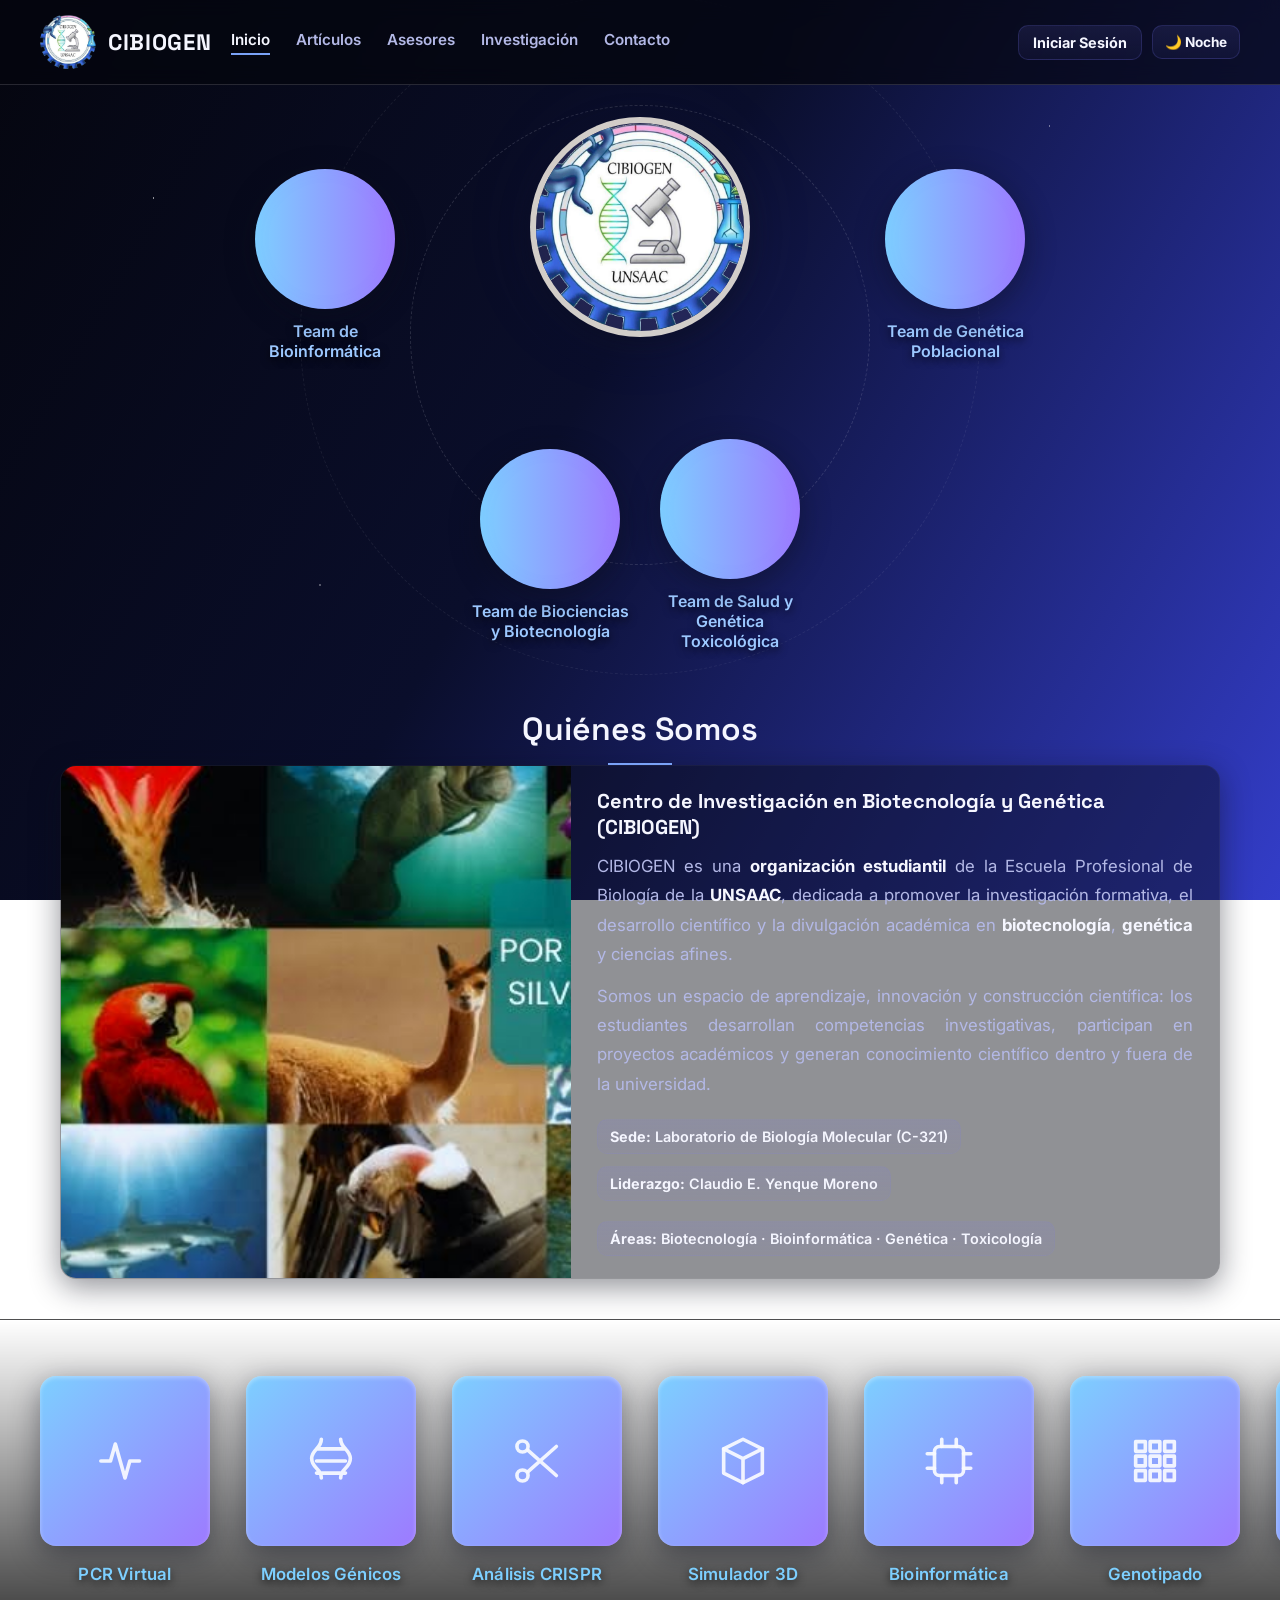
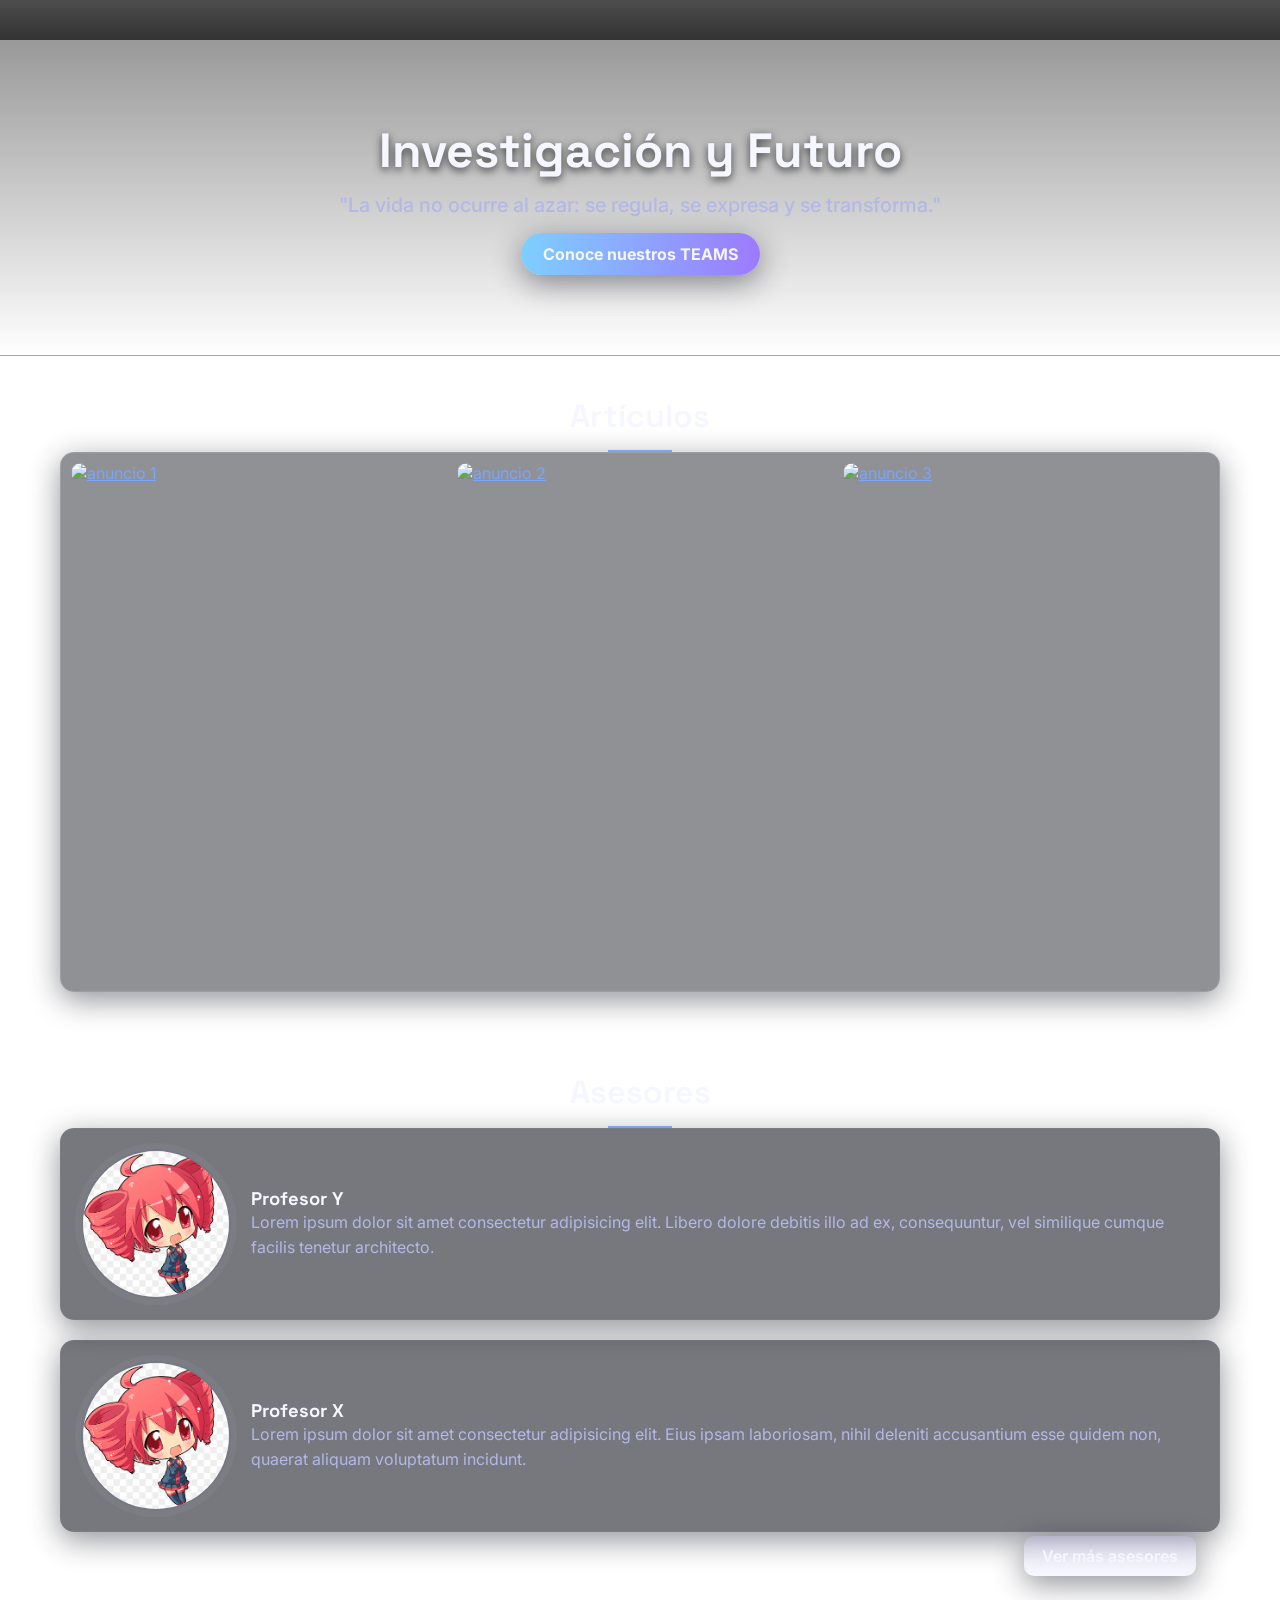
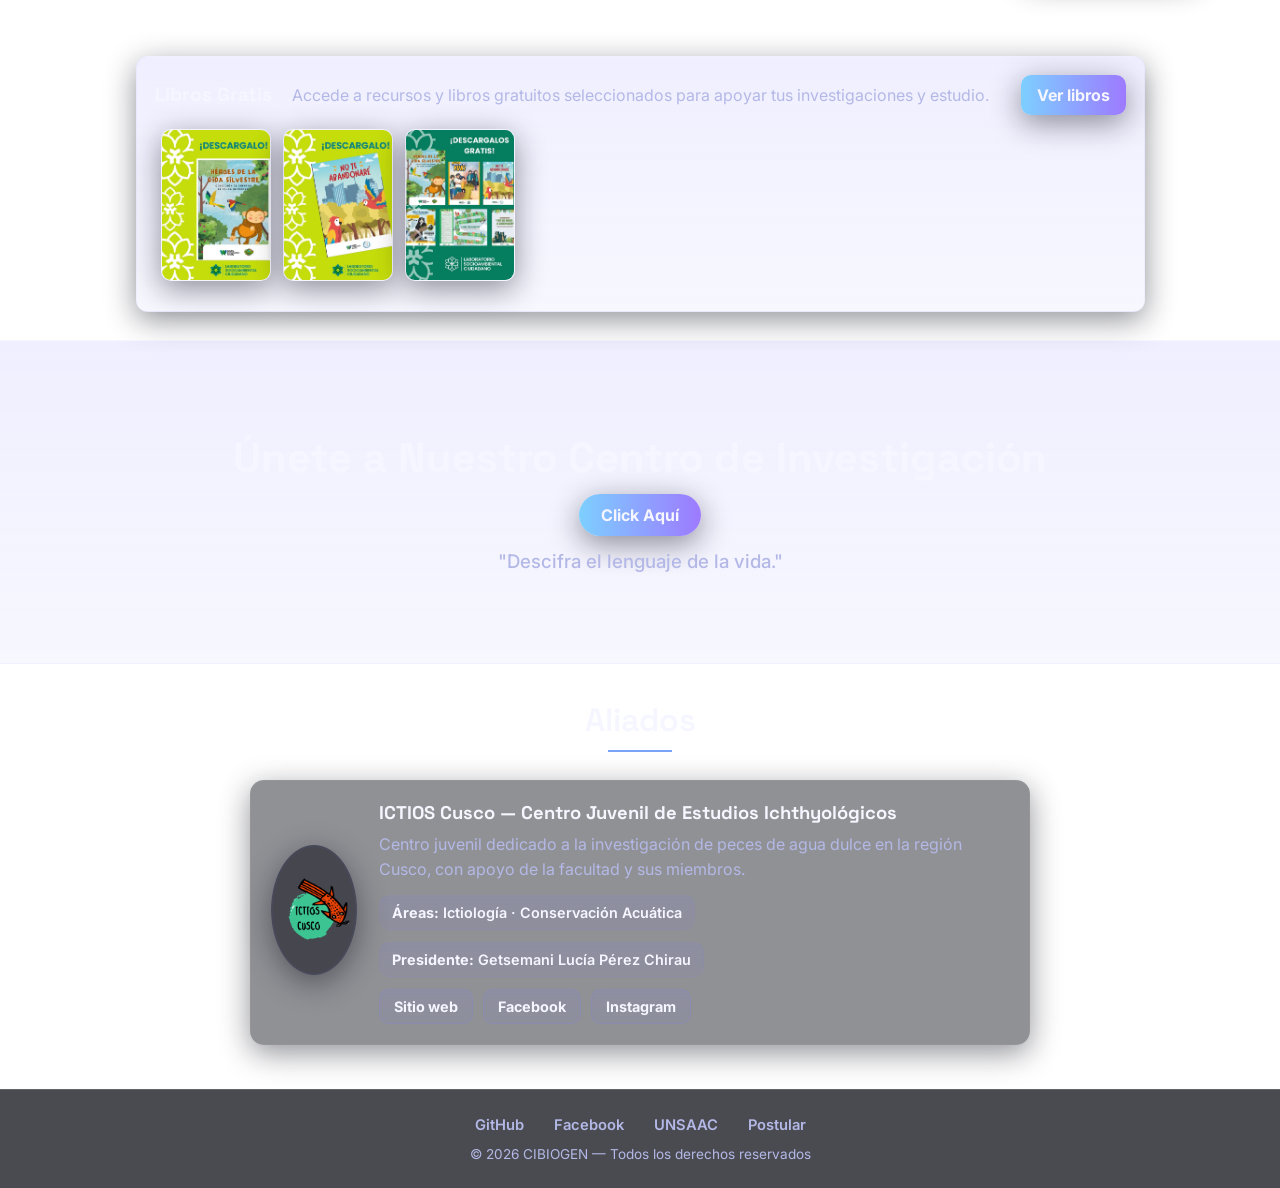
==== commit 66d601be: "Reordenar secciones del index con flujo de landing - Subir Quienes Somos tras el hero - Orden: hero " ====
--- a/index.html
+++ b/index.html
@@ -35,7 +35,7 @@
     </div>
   </header>
 
-  <main class="main-content">
+<main class="main-content">
     <div class="arc-container" id="arc-container">
       <canvas id="synapse-canvas"></canvas>
 
@@ -65,68 +65,7 @@
     </div>
   </main>
 
-  <section class="carousel-section">
-    <div class="carousel-container" id="draggable-carousel">
-    </div>
-  </section>
-
-  <div class="titulo-hero">
-    <section class="seccion">
-      <h1>Investigación y Futuro</h1>
-      <h3>"La vida no ocurre al azar: se regula, se expresa y se transforma."</h3>
-      <div class="tituloenlace">
-        <a href="invest.html">Conoce nuestros TEAMS</a>
-      </div>
-    </section>
-  </div>
-
-  <section class="seccion" aria-labelledby="articulos-titulo">
-    <div class="tituloglobo">
-      <h2 id="articulos-titulo">Artículos</h2>
-    </div>
-    <hr>
-    <div class="slider">
-      <div class="track">
-        <div class="slide">
-          <a href="https://www.facebook.com/share/p/1Kxnq9wyQp/" target="_blank">
-            <img src="https://scontent.flim38-1.fna.fbcdn.net/v/t51.82787-15/673843918_18085281965626557_3512902232266827897_n.webp?stp=dst-jpg_tt6&_nc_cat=108&ccb=1-7&_nc_sid=13d280&_nc_eui2=AeFaQvWJV-U4rHFmnDwxJk_zAr8fXaFlL1MCvx9doWUvU8us36XGPYfvrBB3oeRnCHQKEK6fbgL-NVQKvQR8bdq9&_nc_ohc=K9MyztZzbOUQ7kNvwE-DsVT&_nc_oc=AdqfZ43P22urIQMN0ekWlvRYFiw3rNJlDUC84dlSuB6_t_1uhhiw4Xx2-ga8xZIXlmk&_nc_zt=23&_nc_ht=scontent.flim38-1.fna&_nc_gid=BHutpOZyyUrRIjHX3W1jHg&_nc_ss=7b2a8&oh=00_Af4jWdEmauE1VUwgERLLiBP4oLcj8VxC1jUiVPgPcZGnMg&oe=69FB4315" alt="anuncio 1">
-          </a>
-        </div>
-        <div class="slide">
-          <a href="https://www.facebook.com/share/p/1ChcRDtwBN/" target="_blank">
-            <img src="https://scontent.flim38-1.fna.fbcdn.net/v/t51.82787-15/674438290_18085013747626557_1481208930995381324_n.webp?stp=dst-jpg_tt6&_nc_cat=102&ccb=1-7&_nc_sid=13d280&_nc_eui2=AeE0t6jocWQsbWjtMDBVM9OE-Cakm7Blp5L4JqSbsGWnkiFoFr3xQh-hXKxJm5fAIK6zZ6TxmtFtZbN5Ya1oDCAS&_nc_ohc=u1WeQtQxLcIQ7kNvwFigHXM&_nc_oc=Adp2APnZtNT5K0QA1NUqqbMy7MxZk0gTfyBcvTbodtrJoSl9Y-Lh4BFY90oF7V3P1UQ&_nc_zt=23&_nc_ht=scontent.flim38-1.fna&_nc_gid=xVDPB9-uh3LG3Axf_dwW5Q&_nc_ss=7b2a8&oh=00_Af4lnvmsZ0n8FUy4562bpiM2WhL9o6c6eH7LSO_qa5QsuA&oe=69FB36FB" alt="anuncio 2">
-          </a>
-        </div>
-        <div class="slide">
-          <a href="https://www.facebook.com/share/p/1JFqsnzTgx/" target="_blank">
-            <img src="https://scontent.flim28-1.fna.fbcdn.net/v/t51.82787-15/669910168_18083841716626557_4327276396869196073_n.webp?stp=dst-jpg_tt6&_nc_cat=106&ccb=1-7&_nc_sid=13d280&_nc_eui2=AeGIylzpWfvN2a-MVceElhl6qKGuNS_DYmGooa41L8NiYbnWwkset0kExV3UnTv9I-AhOCkBZXerUUtrTtsP7mlI&_nc_ohc=aCZyDerkiJIQ7kNvwFw_Qzq&_nc_oc=AdoBYCGqe7a90CU896Ie7iFQXjrxANgOIaksbhGd2f-xHvOQ3ympQjZK_gdVq_isV8Y&_nc_zt=23&_nc_ht=scontent.flim28-1.fna&_nc_gid=XSFBClUVsr_iGLx-AKJiLg&_nc_ss=7b2a8&oh=00_Af43JJP1Epy8mvjuzjXF4uV7ZRIuq9FsQVBnFLlm-zlGhA&oe=69FB1D9F" alt="anuncio 3">
-          </a>
-        </div>
-        <div class="slide">
-          <a href="https://www.facebook.com/share/p/1CnPChMMko/" target="_blank">
-            <img src="https://scontent.flim38-1.fna.fbcdn.net/v/t51.82787-15/670409363_18083375867626557_8319754060495518_n.webp?stp=dst-jpg_tt6&_nc_cat=109&ccb=1-7&_nc_sid=13d280&_nc_eui2=AeEpfQVf5Ipy9tOa6kFwqKxYSxssQdOb0pdLGyxB05vSlxWxpa7WjLb4xYVlMKlVO8GifeNVytyGsQJuXSt5ouz7&_nc_ohc=jXrrgHa6qf0Q7kNvwHTe25D&_nc_oc=Adq8t-yWeqtgij9k134AqW6_ivndwaF7wdTwT9n8h1_VbKc7CcUbbdSu0GRkI18Gezc&_nc_zt=23&_nc_ht=scontent.flim38-1.fna&_nc_gid=-1vtT8BPANRjqhi3duKXuw&_nc_ss=7b2a8&oh=00_Af6HGUa7S1vJ--dK79zxzN2OcgV6ltXCJaZ6Qu6IkFRbvQ&oe=69FB38D1" alt="anuncio 4">
-          </a>
-        </div>
-        <div class="slide">
-          <a href="https://www.facebook.com/share/p/182gPmbebf/" target="_blank">
-            <img src="https://scontent.flim38-1.fna.fbcdn.net/v/t51.82787-15/661375504_18083036723626557_5323373167532706598_n.webp?stp=dst-jpg_tt6&_nc_cat=101&ccb=1-7&_nc_sid=13d280&_nc_eui2=AeEyhp7t8hINGE6onaUuaVF1LTap-PyjnM4tNqn4_KOczpI_1Cw9luvRJzHAkUevuhr4jW_3mluQO0jMFGgCozkc&_nc_ohc=BDJepe-w0h0Q7kNvwHNwW6B&_nc_oc=Adr0t9Rex1GNwT5VgexuL9tZX0S76KBvPzZpWDWyayPx-YKtJivoDXewBxkhcS1C9Gs&_nc_zt=23&_nc_ht=scontent.flim38-1.fna&_nc_gid=p6KUjRsggPHMXLPD6FN76Q&_nc_ss=7b2a8&oh=00_Af4JRNr8RFYhpH_gvUGS2tKVGaohsf5-zSH3tZYw04wu2A&oe=69FB3C74">
-          </a>
-        </div>
-        <div class="slide">
-          <a href="https://www.facebook.com/share/p/1CxBP3Nn17/" target="_blank">
-            <img src="https://scontent.flim38-1.fna.fbcdn.net/v/t51.82787-15/560358946_18061981127626557_1684359000180932476_n.jpg?_nc_cat=109&ccb=1-7&_nc_sid=13d280&_nc_eui2=AeHiyByM26pp_DLs7xCTzcRAQg983o94rK9CD3zej3isr1BJaQ4jpoSYMJJo5gPsCHX3g6-lM7w4hv8pfi-EiHVL&_nc_ohc=v82ZOtzjrs8Q7kNvwG8R8Fr&_nc_oc=Ado71rQ4B-3YPr5tPispD7H_32FnsDlEHsXLT-XmM1NARWF4ZuCR-Agb-eaaN8ofurA&_nc_zt=23&_nc_ht=scontent.flim38-1.fna&_nc_gid=0WscBOWJoM2bjO4hIqqibQ&_nc_ss=7b2a8&oh=00_Af4g4in4heHARf5k7e7TpDg0rw4Vnsy1zxVnJm3Sc3SYfQ&oe=69FB344B">
-          </a>
-        </div>
-        <div class="slide">
-          <a href="https://www.facebook.com/share/p/1AzUWzLNBQ/" target="_blank">
-            <img src="https://scontent.flim38-1.fna.fbcdn.net/v/t51.82787-15/549746856_18058815284626557_1703585478278730371_n.jpg?_nc_cat=103&ccb=1-7&_nc_sid=13d280&_nc_eui2=AeHbt_t0DJVQ9_-gQ8X6eUtyvpSyWry0ZD2-lLJavLRkPcvoVtqLbmabc2DG-sgB2HNUJ9ssqzQnMwM98UWqy8q9&_nc_ohc=yDoAUKjW6kgQ7kNvwEJcCe5&_nc_oc=Adp-HVOo6cuPBv8PFKUuS66TxT0wY0AqXPjK_Roj2Ijs3r-i2TBlMuUNLCwX7a92gDo&_nc_zt=23&_nc_ht=scontent.flim38-1.fna&_nc_gid=bkM1x5AEkEEoVkzXXst-kg&_nc_ss=7b2a8&oh=00_Af6i5IU1HROiRcyNYEy-w_Q3GLxEXsa7O7DgZLd0P4JTpg&oe=69FB1AF4">
-          </a>
-        </div>
-      </div>
-    </div>
-  </section>
-
-  <section class="seccion" aria-labelledby="quienes-somos">
+<section class="seccion" aria-labelledby="quienes-somos">
     <div class="tituloglobo">
       <h2 id="quienes-somos">Quiénes Somos</h2>
     </div>
@@ -155,26 +94,68 @@
     </div>
   </section>
 
-  <div class="libros-banner">
-    <div class="libros-inner">
-      <h3>Libros Gratis</h3>
-      <p>Accede a recursos y libros gratuitos seleccionados para apoyar tus investigaciones y estudio.</p>
-      <a class="libros-cta" href="libros.html">Ver libros</a>
-    </div>
-    <div class="libros-grid" aria-label="Portadas de libros gratis">
-      <a class="libro-item" href="https://l.facebook.com/l.php?u=https%3A%2F%2Fforms.gle%2FZd5EsJPk6GU7CPui6&h=AUDliHr-72Ra3S0_bZn30v3LPuZ01GINu0m6BM8fK0zw2DkXrgUU7NoDtpYXWatafvZXou3A0VhNnHaihTq7Lh3FL3K9rprQfBgnZcF5HQFHDbXUUogDo1mPEbleDzgc6JWWlQ1DwktlnDOI33OP0BwQvQ&__tn__=-UK-y-R&c[0]=[base64]" target="_blank" rel="noopener">
-        <img src="img/Libro1.jpg" alt="Libro 1">
-      </a>
-      <a class="libro-item" href="#">
-        <img src="img/Libro2.jpg" alt="Libro 2">
-      </a>
-      <a class="libro-item" href="#">
-        <img src="img/Libro3.jpg" alt="Libro 3">
-      </a>
-    </div>
-  </div>
-
-  <section class="seccion" aria-labelledby="asesores-titulo">
+<section class="carousel-section">
+    <div class="carousel-container" id="draggable-carousel">
+    </div>
+  </section>
+
+<div class="titulo-hero">
+    <section class="seccion">
+      <h1>Investigación y Futuro</h1>
+      <h3>"La vida no ocurre al azar: se regula, se expresa y se transforma."</h3>
+      <div class="tituloenlace">
+        <a href="invest.html">Conoce nuestros TEAMS</a>
+      </div>
+    </section>
+  </div>
+
+<section class="seccion" aria-labelledby="articulos-titulo">
+    <div class="tituloglobo">
+      <h2 id="articulos-titulo">Artículos</h2>
+    </div>
+    <hr>
+    <div class="slider">
+      <div class="track">
+        <div class="slide">
+          <a href="https://www.facebook.com/share/p/1Kxnq9wyQp/" target="_blank">
+            <img src="https://scontent.flim38-1.fna.fbcdn.net/v/t51.82787-15/673843918_18085281965626557_3512902232266827897_n.webp?stp=dst-jpg_tt6&_nc_cat=108&ccb=1-7&_nc_sid=13d280&_nc_eui2=AeFaQvWJV-U4rHFmnDwxJk_zAr8fXaFlL1MCvx9doWUvU8us36XGPYfvrBB3oeRnCHQKEK6fbgL-NVQKvQR8bdq9&_nc_ohc=K9MyztZzbOUQ7kNvwE-DsVT&_nc_oc=AdqfZ43P22urIQMN0ekWlvRYFiw3rNJlDUC84dlSuB6_t_1uhhiw4Xx2-ga8xZIXlmk&_nc_zt=23&_nc_ht=scontent.flim38-1.fna&_nc_gid=BHutpOZyyUrRIjHX3W1jHg&_nc_ss=7b2a8&oh=00_Af4jWdEmauE1VUwgERLLiBP4oLcj8VxC1jUiVPgPcZGnMg&oe=69FB4315" alt="anuncio 1">
+          </a>
+        </div>
+        <div class="slide">
+          <a href="https://www.facebook.com/share/p/1ChcRDtwBN/" target="_blank">
+            <img src="https://scontent.flim38-1.fna.fbcdn.net/v/t51.82787-15/674438290_18085013747626557_1481208930995381324_n.webp?stp=dst-jpg_tt6&_nc_cat=102&ccb=1-7&_nc_sid=13d280&_nc_eui2=AeE0t6jocWQsbWjtMDBVM9OE-Cakm7Blp5L4JqSbsGWnkiFoFr3xQh-hXKxJm5fAIK6zZ6TxmtFtZbN5Ya1oDCAS&_nc_ohc=u1WeQtQxLcIQ7kNvwFigHXM&_nc_oc=Adp2APnZtNT5K0QA1NUqqbMy7MxZk0gTfyBcvTbodtrJoSl9Y-Lh4BFY90oF7V3P1UQ&_nc_zt=23&_nc_ht=scontent.flim38-1.fna&_nc_gid=xVDPB9-uh3LG3Axf_dwW5Q&_nc_ss=7b2a8&oh=00_Af4lnvmsZ0n8FUy4562bpiM2WhL9o6c6eH7LSO_qa5QsuA&oe=69FB36FB" alt="anuncio 2">
+          </a>
+        </div>
+        <div class="slide">
+          <a href="https://www.facebook.com/share/p/1JFqsnzTgx/" target="_blank">
+            <img src="https://scontent.flim28-1.fna.fbcdn.net/v/t51.82787-15/669910168_18083841716626557_4327276396869196073_n.webp?stp=dst-jpg_tt6&_nc_cat=106&ccb=1-7&_nc_sid=13d280&_nc_eui2=AeGIylzpWfvN2a-MVceElhl6qKGuNS_DYmGooa41L8NiYbnWwkset0kExV3UnTv9I-AhOCkBZXerUUtrTtsP7mlI&_nc_ohc=aCZyDerkiJIQ7kNvwFw_Qzq&_nc_oc=AdoBYCGqe7a90CU896Ie7iFQXjrxANgOIaksbhGd2f-xHvOQ3ympQjZK_gdVq_isV8Y&_nc_zt=23&_nc_ht=scontent.flim28-1.fna&_nc_gid=XSFBClUVsr_iGLx-AKJiLg&_nc_ss=7b2a8&oh=00_Af43JJP1Epy8mvjuzjXF4uV7ZRIuq9FsQVBnFLlm-zlGhA&oe=69FB1D9F" alt="anuncio 3">
+          </a>
+        </div>
+        <div class="slide">
+          <a href="https://www.facebook.com/share/p/1CnPChMMko/" target="_blank">
+            <img src="https://scontent.flim38-1.fna.fbcdn.net/v/t51.82787-15/670409363_18083375867626557_8319754060495518_n.webp?stp=dst-jpg_tt6&_nc_cat=109&ccb=1-7&_nc_sid=13d280&_nc_eui2=AeEpfQVf5Ipy9tOa6kFwqKxYSxssQdOb0pdLGyxB05vSlxWxpa7WjLb4xYVlMKlVO8GifeNVytyGsQJuXSt5ouz7&_nc_ohc=jXrrgHa6qf0Q7kNvwHTe25D&_nc_oc=Adq8t-yWeqtgij9k134AqW6_ivndwaF7wdTwT9n8h1_VbKc7CcUbbdSu0GRkI18Gezc&_nc_zt=23&_nc_ht=scontent.flim38-1.fna&_nc_gid=-1vtT8BPANRjqhi3duKXuw&_nc_ss=7b2a8&oh=00_Af6HGUa7S1vJ--dK79zxzN2OcgV6ltXCJaZ6Qu6IkFRbvQ&oe=69FB38D1" alt="anuncio 4">
+          </a>
+        </div>
+        <div class="slide">
+          <a href="https://www.facebook.com/share/p/182gPmbebf/" target="_blank">
+            <img src="https://scontent.flim38-1.fna.fbcdn.net/v/t51.82787-15/661375504_18083036723626557_5323373167532706598_n.webp?stp=dst-jpg_tt6&_nc_cat=101&ccb=1-7&_nc_sid=13d280&_nc_eui2=AeEyhp7t8hINGE6onaUuaVF1LTap-PyjnM4tNqn4_KOczpI_1Cw9luvRJzHAkUevuhr4jW_3mluQO0jMFGgCozkc&_nc_ohc=BDJepe-w0h0Q7kNvwHNwW6B&_nc_oc=Adr0t9Rex1GNwT5VgexuL9tZX0S76KBvPzZpWDWyayPx-YKtJivoDXewBxkhcS1C9Gs&_nc_zt=23&_nc_ht=scontent.flim38-1.fna&_nc_gid=p6KUjRsggPHMXLPD6FN76Q&_nc_ss=7b2a8&oh=00_Af4JRNr8RFYhpH_gvUGS2tKVGaohsf5-zSH3tZYw04wu2A&oe=69FB3C74">
+          </a>
+        </div>
+        <div class="slide">
+          <a href="https://www.facebook.com/share/p/1CxBP3Nn17/" target="_blank">
+            <img src="https://scontent.flim38-1.fna.fbcdn.net/v/t51.82787-15/560358946_18061981127626557_1684359000180932476_n.jpg?_nc_cat=109&ccb=1-7&_nc_sid=13d280&_nc_eui2=AeHiyByM26pp_DLs7xCTzcRAQg983o94rK9CD3zej3isr1BJaQ4jpoSYMJJo5gPsCHX3g6-lM7w4hv8pfi-EiHVL&_nc_ohc=v82ZOtzjrs8Q7kNvwG8R8Fr&_nc_oc=Ado71rQ4B-3YPr5tPispD7H_32FnsDlEHsXLT-XmM1NARWF4ZuCR-Agb-eaaN8ofurA&_nc_zt=23&_nc_ht=scontent.flim38-1.fna&_nc_gid=0WscBOWJoM2bjO4hIqqibQ&_nc_ss=7b2a8&oh=00_Af4g4in4heHARf5k7e7TpDg0rw4Vnsy1zxVnJm3Sc3SYfQ&oe=69FB344B">
+          </a>
+        </div>
+        <div class="slide">
+          <a href="https://www.facebook.com/share/p/1AzUWzLNBQ/" target="_blank">
+            <img src="https://scontent.flim38-1.fna.fbcdn.net/v/t51.82787-15/549746856_18058815284626557_1703585478278730371_n.jpg?_nc_cat=103&ccb=1-7&_nc_sid=13d280&_nc_eui2=AeHbt_t0DJVQ9_-gQ8X6eUtyvpSyWry0ZD2-lLJavLRkPcvoVtqLbmabc2DG-sgB2HNUJ9ssqzQnMwM98UWqy8q9&_nc_ohc=yDoAUKjW6kgQ7kNvwEJcCe5&_nc_oc=Adp-HVOo6cuPBv8PFKUuS66TxT0wY0AqXPjK_Roj2Ijs3r-i2TBlMuUNLCwX7a92gDo&_nc_zt=23&_nc_ht=scontent.flim38-1.fna&_nc_gid=bkM1x5AEkEEoVkzXXst-kg&_nc_ss=7b2a8&oh=00_Af6i5IU1HROiRcyNYEy-w_Q3GLxEXsa7O7DgZLd0P4JTpg&oe=69FB1AF4">
+          </a>
+        </div>
+      </div>
+    </div>
+  </section>
+
+<section class="seccion" aria-labelledby="asesores-titulo">
     <div class="tituloglobo">
       <h2 id="asesores-titulo">Asesores</h2>
     </div>
@@ -203,7 +184,26 @@
     </div>
   </section>
 
-  <div class="titulo2">
+<div class="libros-banner">
+    <div class="libros-inner">
+      <h3>Libros Gratis</h3>
+      <p>Accede a recursos y libros gratuitos seleccionados para apoyar tus investigaciones y estudio.</p>
+      <a class="libros-cta" href="libros.html">Ver libros</a>
+    </div>
+    <div class="libros-grid" aria-label="Portadas de libros gratis">
+      <a class="libro-item" href="https://l.facebook.com/l.php?u=https%3A%2F%2Fforms.gle%2FZd5EsJPk6GU7CPui6&h=AUDliHr-72Ra3S0_bZn30v3LPuZ01GINu0m6BM8fK0zw2DkXrgUU7NoDtpYXWatafvZXou3A0VhNnHaihTq7Lh3FL3K9rprQfBgnZcF5HQFHDbXUUogDo1mPEbleDzgc6JWWlQ1DwktlnDOI33OP0BwQvQ&__tn__=-UK-y-R&c[0]=[base64]" target="_blank" rel="noopener">
+        <img src="img/Libro1.jpg" alt="Libro 1">
+      </a>
+      <a class="libro-item" href="#">
+        <img src="img/Libro2.jpg" alt="Libro 2">
+      </a>
+      <a class="libro-item" href="#">
+        <img src="img/Libro3.jpg" alt="Libro 3">
+      </a>
+    </div>
+  </div>
+
+<div class="titulo2">
     <section class="seccion">
       <h1>Únete a Nuestro Centro de Investigación</h1>
       <div class="tituloenlace">
@@ -213,7 +213,7 @@
     </section>
   </div>
 
-  <div class="tituloaliados">
+<div class="tituloaliados">
     <h1>Aliados</h1>
   </div>
   <div class="aliados">
@@ -237,7 +237,7 @@
     </div>
   </div>
 
-  <footer id="contacto" class="pie">
+<footer id="contacto" class="pie">
     <nav aria-label="Navegación de pie de página">
       <a href="https://github.com/K-Kr0en3n" target="_blank" rel="noopener">GitHub</a>
       <a href="https://www.facebook.com/cibiogen/" target="_blank" rel="noopener">Facebook</a>
@@ -251,4 +251,4 @@
   <script src="js/synapse.js"></script>
   <script src="js/slider.js"></script>
 </body>
-</html>+</html>
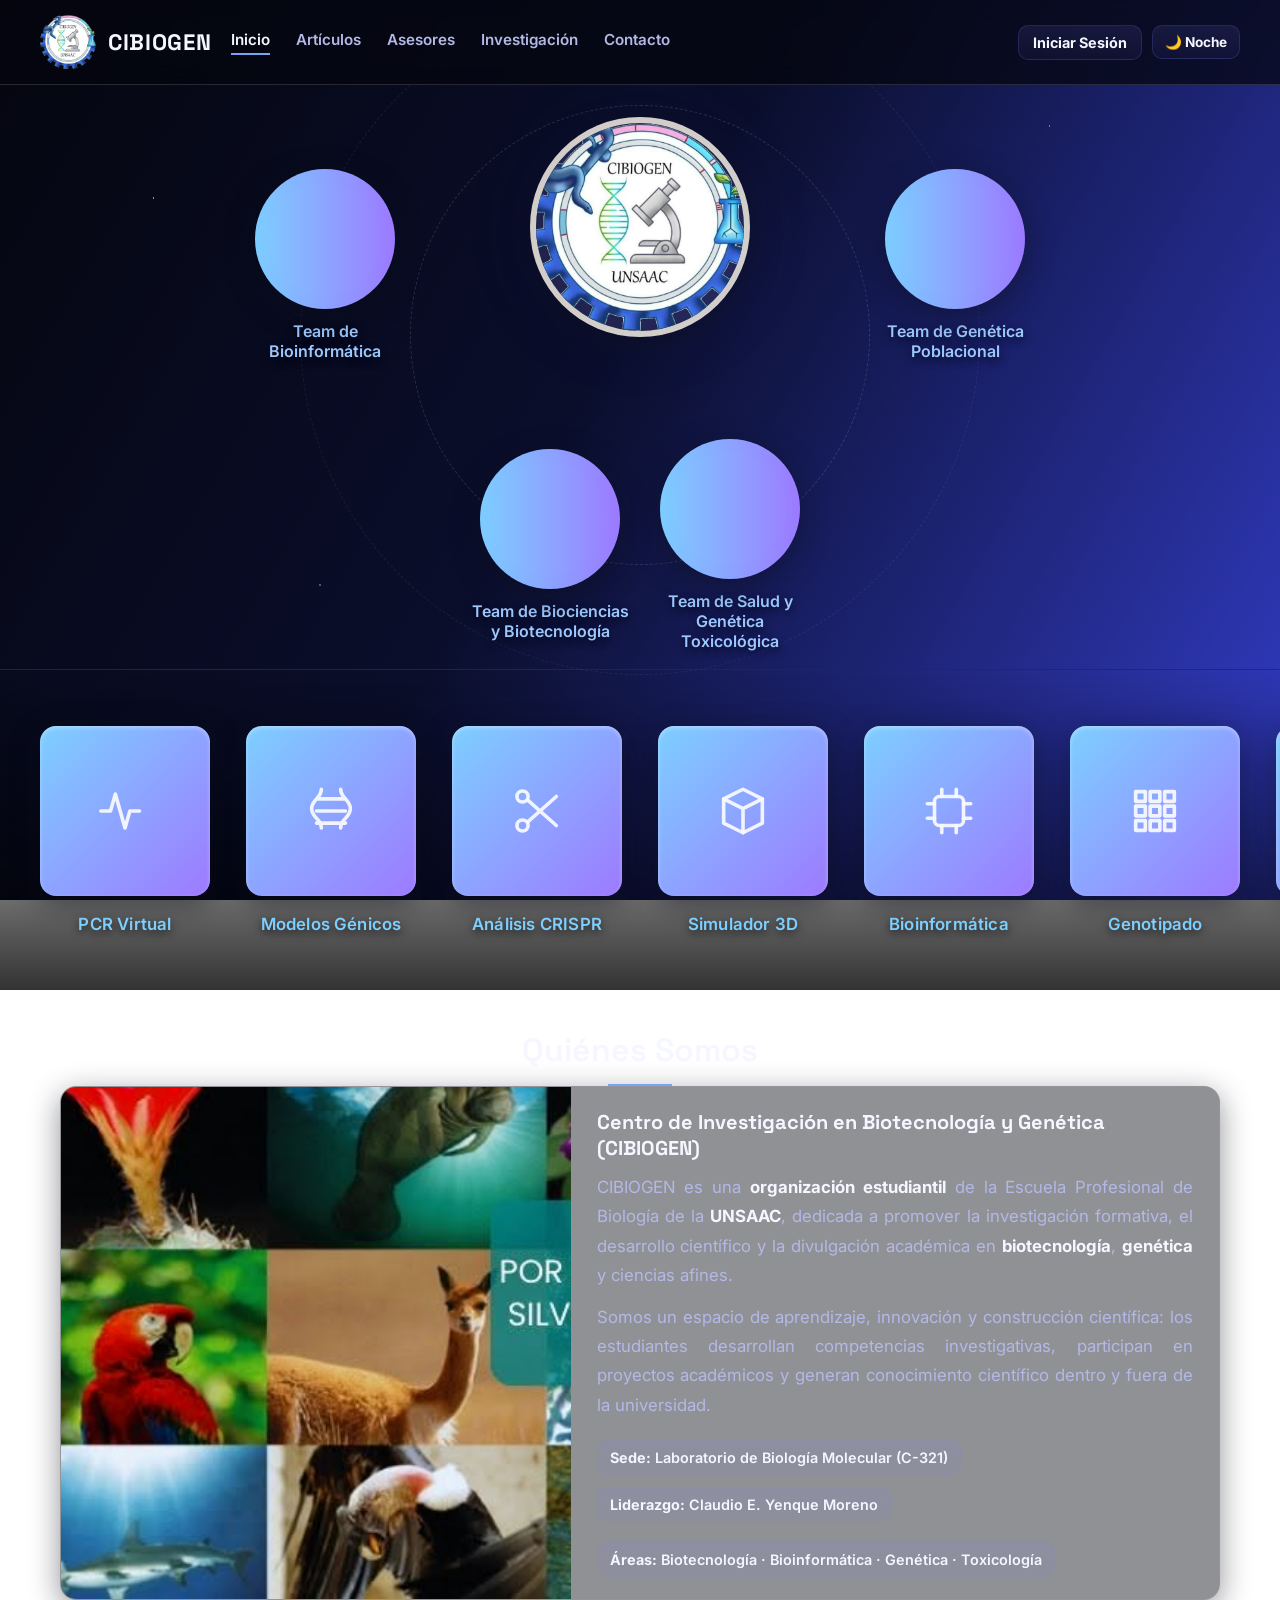
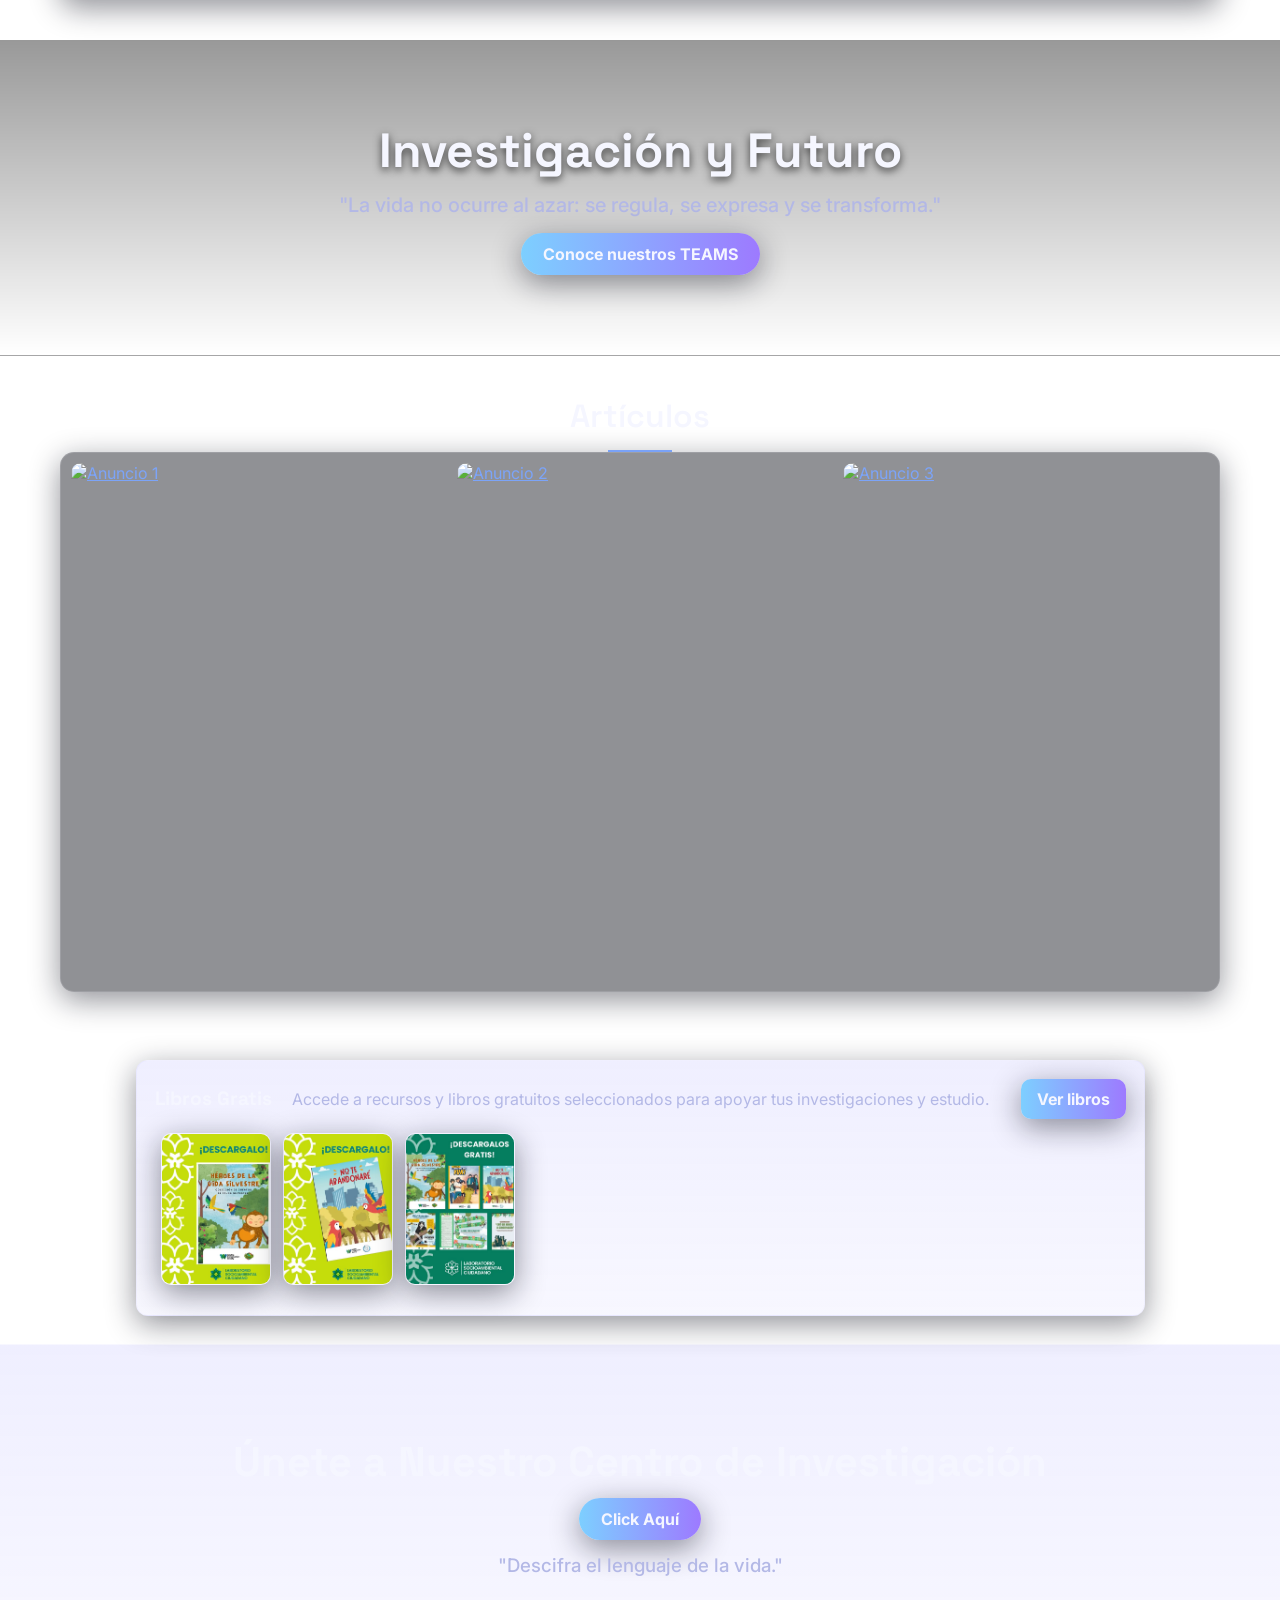
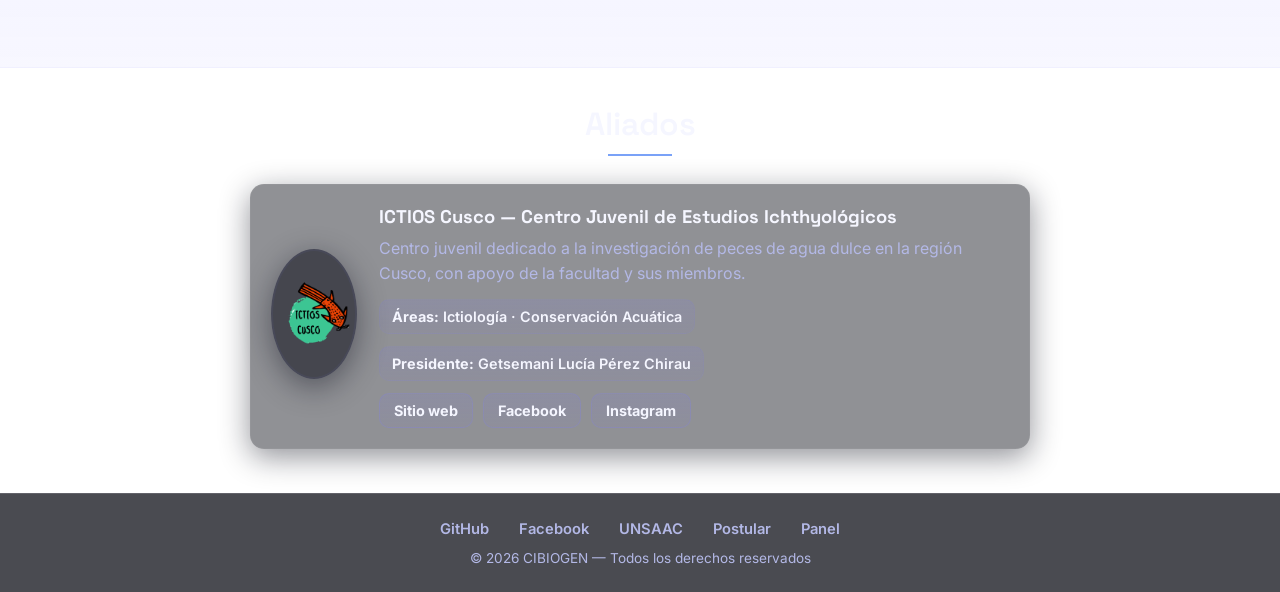
==== commit 0f90ff70: "Panel admin sin login para slider + reordenar portada - index: botones (carrusel) tras el hero y ant" ====
--- a/index.html
+++ b/index.html
@@ -65,6 +65,11 @@
     </div>
   </main>
 
+<section class="carousel-section">
+    <div class="carousel-container" id="draggable-carousel">
+    </div>
+  </section>
+
 <section class="seccion" aria-labelledby="quienes-somos">
     <div class="tituloglobo">
       <h2 id="quienes-somos">Quiénes Somos</h2>
@@ -94,11 +99,6 @@
     </div>
   </section>
 
-<section class="carousel-section">
-    <div class="carousel-container" id="draggable-carousel">
-    </div>
-  </section>
-
 <div class="titulo-hero">
     <section class="seccion">
       <h1>Investigación y Futuro</h1>
@@ -116,73 +116,11 @@
     <hr>
     <div class="slider">
       <div class="track">
-        <div class="slide">
-          <a href="https://www.facebook.com/share/p/1Kxnq9wyQp/" target="_blank">
-            <img src="https://scontent.flim38-1.fna.fbcdn.net/v/t51.82787-15/673843918_18085281965626557_3512902232266827897_n.webp?stp=dst-jpg_tt6&_nc_cat=108&ccb=1-7&_nc_sid=13d280&_nc_eui2=AeFaQvWJV-U4rHFmnDwxJk_zAr8fXaFlL1MCvx9doWUvU8us36XGPYfvrBB3oeRnCHQKEK6fbgL-NVQKvQR8bdq9&_nc_ohc=K9MyztZzbOUQ7kNvwE-DsVT&_nc_oc=AdqfZ43P22urIQMN0ekWlvRYFiw3rNJlDUC84dlSuB6_t_1uhhiw4Xx2-ga8xZIXlmk&_nc_zt=23&_nc_ht=scontent.flim38-1.fna&_nc_gid=BHutpOZyyUrRIjHX3W1jHg&_nc_ss=7b2a8&oh=00_Af4jWdEmauE1VUwgERLLiBP4oLcj8VxC1jUiVPgPcZGnMg&oe=69FB4315" alt="anuncio 1">
-          </a>
-        </div>
-        <div class="slide">
-          <a href="https://www.facebook.com/share/p/1ChcRDtwBN/" target="_blank">
-            <img src="https://scontent.flim38-1.fna.fbcdn.net/v/t51.82787-15/674438290_18085013747626557_1481208930995381324_n.webp?stp=dst-jpg_tt6&_nc_cat=102&ccb=1-7&_nc_sid=13d280&_nc_eui2=AeE0t6jocWQsbWjtMDBVM9OE-Cakm7Blp5L4JqSbsGWnkiFoFr3xQh-hXKxJm5fAIK6zZ6TxmtFtZbN5Ya1oDCAS&_nc_ohc=u1WeQtQxLcIQ7kNvwFigHXM&_nc_oc=Adp2APnZtNT5K0QA1NUqqbMy7MxZk0gTfyBcvTbodtrJoSl9Y-Lh4BFY90oF7V3P1UQ&_nc_zt=23&_nc_ht=scontent.flim38-1.fna&_nc_gid=xVDPB9-uh3LG3Axf_dwW5Q&_nc_ss=7b2a8&oh=00_Af4lnvmsZ0n8FUy4562bpiM2WhL9o6c6eH7LSO_qa5QsuA&oe=69FB36FB" alt="anuncio 2">
-          </a>
-        </div>
-        <div class="slide">
-          <a href="https://www.facebook.com/share/p/1JFqsnzTgx/" target="_blank">
-            <img src="https://scontent.flim28-1.fna.fbcdn.net/v/t51.82787-15/669910168_18083841716626557_4327276396869196073_n.webp?stp=dst-jpg_tt6&_nc_cat=106&ccb=1-7&_nc_sid=13d280&_nc_eui2=AeGIylzpWfvN2a-MVceElhl6qKGuNS_DYmGooa41L8NiYbnWwkset0kExV3UnTv9I-AhOCkBZXerUUtrTtsP7mlI&_nc_ohc=aCZyDerkiJIQ7kNvwFw_Qzq&_nc_oc=AdoBYCGqe7a90CU896Ie7iFQXjrxANgOIaksbhGd2f-xHvOQ3ympQjZK_gdVq_isV8Y&_nc_zt=23&_nc_ht=scontent.flim28-1.fna&_nc_gid=XSFBClUVsr_iGLx-AKJiLg&_nc_ss=7b2a8&oh=00_Af43JJP1Epy8mvjuzjXF4uV7ZRIuq9FsQVBnFLlm-zlGhA&oe=69FB1D9F" alt="anuncio 3">
-          </a>
-        </div>
-        <div class="slide">
-          <a href="https://www.facebook.com/share/p/1CnPChMMko/" target="_blank">
-            <img src="https://scontent.flim38-1.fna.fbcdn.net/v/t51.82787-15/670409363_18083375867626557_8319754060495518_n.webp?stp=dst-jpg_tt6&_nc_cat=109&ccb=1-7&_nc_sid=13d280&_nc_eui2=AeEpfQVf5Ipy9tOa6kFwqKxYSxssQdOb0pdLGyxB05vSlxWxpa7WjLb4xYVlMKlVO8GifeNVytyGsQJuXSt5ouz7&_nc_ohc=jXrrgHa6qf0Q7kNvwHTe25D&_nc_oc=Adq8t-yWeqtgij9k134AqW6_ivndwaF7wdTwT9n8h1_VbKc7CcUbbdSu0GRkI18Gezc&_nc_zt=23&_nc_ht=scontent.flim38-1.fna&_nc_gid=-1vtT8BPANRjqhi3duKXuw&_nc_ss=7b2a8&oh=00_Af6HGUa7S1vJ--dK79zxzN2OcgV6ltXCJaZ6Qu6IkFRbvQ&oe=69FB38D1" alt="anuncio 4">
-          </a>
-        </div>
-        <div class="slide">
-          <a href="https://www.facebook.com/share/p/182gPmbebf/" target="_blank">
-            <img src="https://scontent.flim38-1.fna.fbcdn.net/v/t51.82787-15/661375504_18083036723626557_5323373167532706598_n.webp?stp=dst-jpg_tt6&_nc_cat=101&ccb=1-7&_nc_sid=13d280&_nc_eui2=AeEyhp7t8hINGE6onaUuaVF1LTap-PyjnM4tNqn4_KOczpI_1Cw9luvRJzHAkUevuhr4jW_3mluQO0jMFGgCozkc&_nc_ohc=BDJepe-w0h0Q7kNvwHNwW6B&_nc_oc=Adr0t9Rex1GNwT5VgexuL9tZX0S76KBvPzZpWDWyayPx-YKtJivoDXewBxkhcS1C9Gs&_nc_zt=23&_nc_ht=scontent.flim38-1.fna&_nc_gid=p6KUjRsggPHMXLPD6FN76Q&_nc_ss=7b2a8&oh=00_Af4JRNr8RFYhpH_gvUGS2tKVGaohsf5-zSH3tZYw04wu2A&oe=69FB3C74">
-          </a>
-        </div>
-        <div class="slide">
-          <a href="https://www.facebook.com/share/p/1CxBP3Nn17/" target="_blank">
-            <img src="https://scontent.flim38-1.fna.fbcdn.net/v/t51.82787-15/560358946_18061981127626557_1684359000180932476_n.jpg?_nc_cat=109&ccb=1-7&_nc_sid=13d280&_nc_eui2=AeHiyByM26pp_DLs7xCTzcRAQg983o94rK9CD3zej3isr1BJaQ4jpoSYMJJo5gPsCHX3g6-lM7w4hv8pfi-EiHVL&_nc_ohc=v82ZOtzjrs8Q7kNvwG8R8Fr&_nc_oc=Ado71rQ4B-3YPr5tPispD7H_32FnsDlEHsXLT-XmM1NARWF4ZuCR-Agb-eaaN8ofurA&_nc_zt=23&_nc_ht=scontent.flim38-1.fna&_nc_gid=0WscBOWJoM2bjO4hIqqibQ&_nc_ss=7b2a8&oh=00_Af4g4in4heHARf5k7e7TpDg0rw4Vnsy1zxVnJm3Sc3SYfQ&oe=69FB344B">
-          </a>
-        </div>
-        <div class="slide">
-          <a href="https://www.facebook.com/share/p/1AzUWzLNBQ/" target="_blank">
-            <img src="https://scontent.flim38-1.fna.fbcdn.net/v/t51.82787-15/549746856_18058815284626557_1703585478278730371_n.jpg?_nc_cat=103&ccb=1-7&_nc_sid=13d280&_nc_eui2=AeHbt_t0DJVQ9_-gQ8X6eUtyvpSyWry0ZD2-lLJavLRkPcvoVtqLbmabc2DG-sgB2HNUJ9ssqzQnMwM98UWqy8q9&_nc_ohc=yDoAUKjW6kgQ7kNvwEJcCe5&_nc_oc=Adp-HVOo6cuPBv8PFKUuS66TxT0wY0AqXPjK_Roj2Ijs3r-i2TBlMuUNLCwX7a92gDo&_nc_zt=23&_nc_ht=scontent.flim38-1.fna&_nc_gid=bkM1x5AEkEEoVkzXXst-kg&_nc_ss=7b2a8&oh=00_Af6i5IU1HROiRcyNYEy-w_Q3GLxEXsa7O7DgZLd0P4JTpg&oe=69FB1AF4">
-          </a>
-        </div>
       </div>
     </div>
   </section>
 
-<section class="seccion" aria-labelledby="asesores-titulo">
-    <div class="tituloglobo">
-      <h2 id="asesores-titulo">Asesores</h2>
-    </div>
-    <hr>
-    <div class="gridasesores">
 
-      <div class="asesor">
-        <img src="img/teto.png" alt="Foto de Profesor Y">
-        <div>
-          <h3>Profesor Y</h3>
-          <p>Lorem ipsum dolor sit amet consectetur adipisicing elit. Libero dolore debitis illo ad ex, consequuntur, vel similique cumque facilis tenetur architecto.</p>
-        </div>
-      </div>
-
-      <div class="asesor">
-        <img src="img/teto.png" alt="Foto de Profesor X">
-        <div>
-          <h3>Profesor X</h3>
-          <p>Lorem ipsum dolor sit amet consectetur adipisicing elit. Eius ipsam laboriosam, nihil deleniti accusantium esse quidem non, quaerat aliquam voluptatum incidunt.</p>
-        </div>
-      </div>
-
-    </div>
-    <div class="flecha">
-      <a href="asesores.html">Ver más asesores</a>
-    </div>
-  </section>
 
 <div class="libros-banner">
     <div class="libros-inner">
@@ -243,12 +181,14 @@
       <a href="https://www.facebook.com/cibiogen/" target="_blank" rel="noopener">Facebook</a>
       <a href="https://www.unsaac.edu.pe/" target="_blank" rel="noopener">UNSAAC</a>
       <a href="formulario/">Postular</a>
+      <a href="admin.html">Panel</a>
     </nav>
     <p>© 2026 CIBIOGEN — Todos los derechos reservados</p>
   </footer>
 
+  <script src="js/slider-content.js"></script>
   <script src="js/carousel.js"></script>
   <script src="js/synapse.js"></script>
   <script src="js/slider.js"></script>
 </body>
-</html>
+</html>
--- a/css/main.css
+++ b/css/main.css
@@ -802,6 +802,127 @@
     .aliado { flex-direction: column; text-align: center; }
     .aliado .card-meta { justify-content: center; }
     .aliado-links { justify-content: center; }
+}
+
+/* --panel admin -- */
+.admin-main {
+    padding: 20px;
+    display: flex;
+    flex-direction: column;
+    align-items: center;
+}
+
+.admin-seccion {
+    width: 100%;
+    max-width: 980px;
+}
+
+.admin-intro {
+    color: var(--text-lo);
+    line-height: 1.6;
+    margin-bottom: 20px;
+}
+
+.admin-toolbar {
+    display: flex;
+    align-items: center;
+    gap: 12px;
+    flex-wrap: wrap;
+    margin-bottom: 20px;
+}
+
+.admin-upload {
+    display: inline-block;
+    padding: 10px 18px;
+    border-radius: 10px;
+    font-weight: 700;
+    color: var(--text-hi);
+    background: var(--cta-grad);
+    border: 1px solid var(--accent-border);
+    cursor: pointer;
+    transition: transform 0.2s ease, box-shadow 0.2s ease;
+}
+
+.admin-upload:hover {
+    transform: translateY(-2px);
+    box-shadow: var(--shadow-hover);
+}
+
+.admin-reset {
+    display: inline-block;
+    padding: 10px 18px;
+    border-radius: 10px;
+    font-weight: 700;
+    font-family: var(--font-body);
+    font-size: 1rem;
+    color: var(--text-lo);
+    background: var(--surface-c);
+    border: 1px solid var(--line);
+    cursor: pointer;
+    transition: background 0.2s ease, color 0.2s ease;
+}
+
+.admin-reset:hover {
+    background: var(--danger-tint, rgba(255, 80, 80, 0.15));
+    color: var(--danger, #ff6b6b);
+}
+
+.admin-grid {
+    display: grid;
+    grid-template-columns: repeat(auto-fill, minmax(200px, 1fr));
+    gap: 16px;
+}
+
+.admin-card {
+    background: var(--surface-a);
+    border: 1px solid var(--line);
+    border-radius: 12px;
+    overflow: hidden;
+    box-shadow: var(--shadow-card);
+}
+
+.admin-card img {
+    width: 100%;
+    aspect-ratio: 210 / 297;
+    object-fit: cover;
+    display: block;
+    background: var(--surface-c);
+}
+
+.admin-card-actions {
+    padding: 10px;
+}
+
+.admin-remove {
+    width: 100%;
+    padding: 8px 12px;
+    border-radius: 8px;
+    font-weight: 700;
+    font-family: var(--font-body);
+    font-size: 0.9rem;
+    color: var(--text-lo);
+    background: var(--surface-c);
+    border: 1px solid var(--line);
+    cursor: pointer;
+    transition: background 0.2s ease, color 0.2s ease;
+}
+
+.admin-remove:hover {
+    background: var(--danger-tint, rgba(255, 80, 80, 0.15));
+    color: var(--danger, #ff6b6b);
+}
+
+.admin-empty {
+    text-align: center;
+    color: var(--text-lo);
+    padding: 30px;
+    border: 1px dashed var(--line);
+    border-radius: 12px;
+    background: var(--surface-a);
+}
+
+@media (max-width: 600px) {
+    .admin-grid { grid-template-columns: repeat(auto-fill, minmax(150px, 1fr)); }
 }
 
 /* --footer -- */
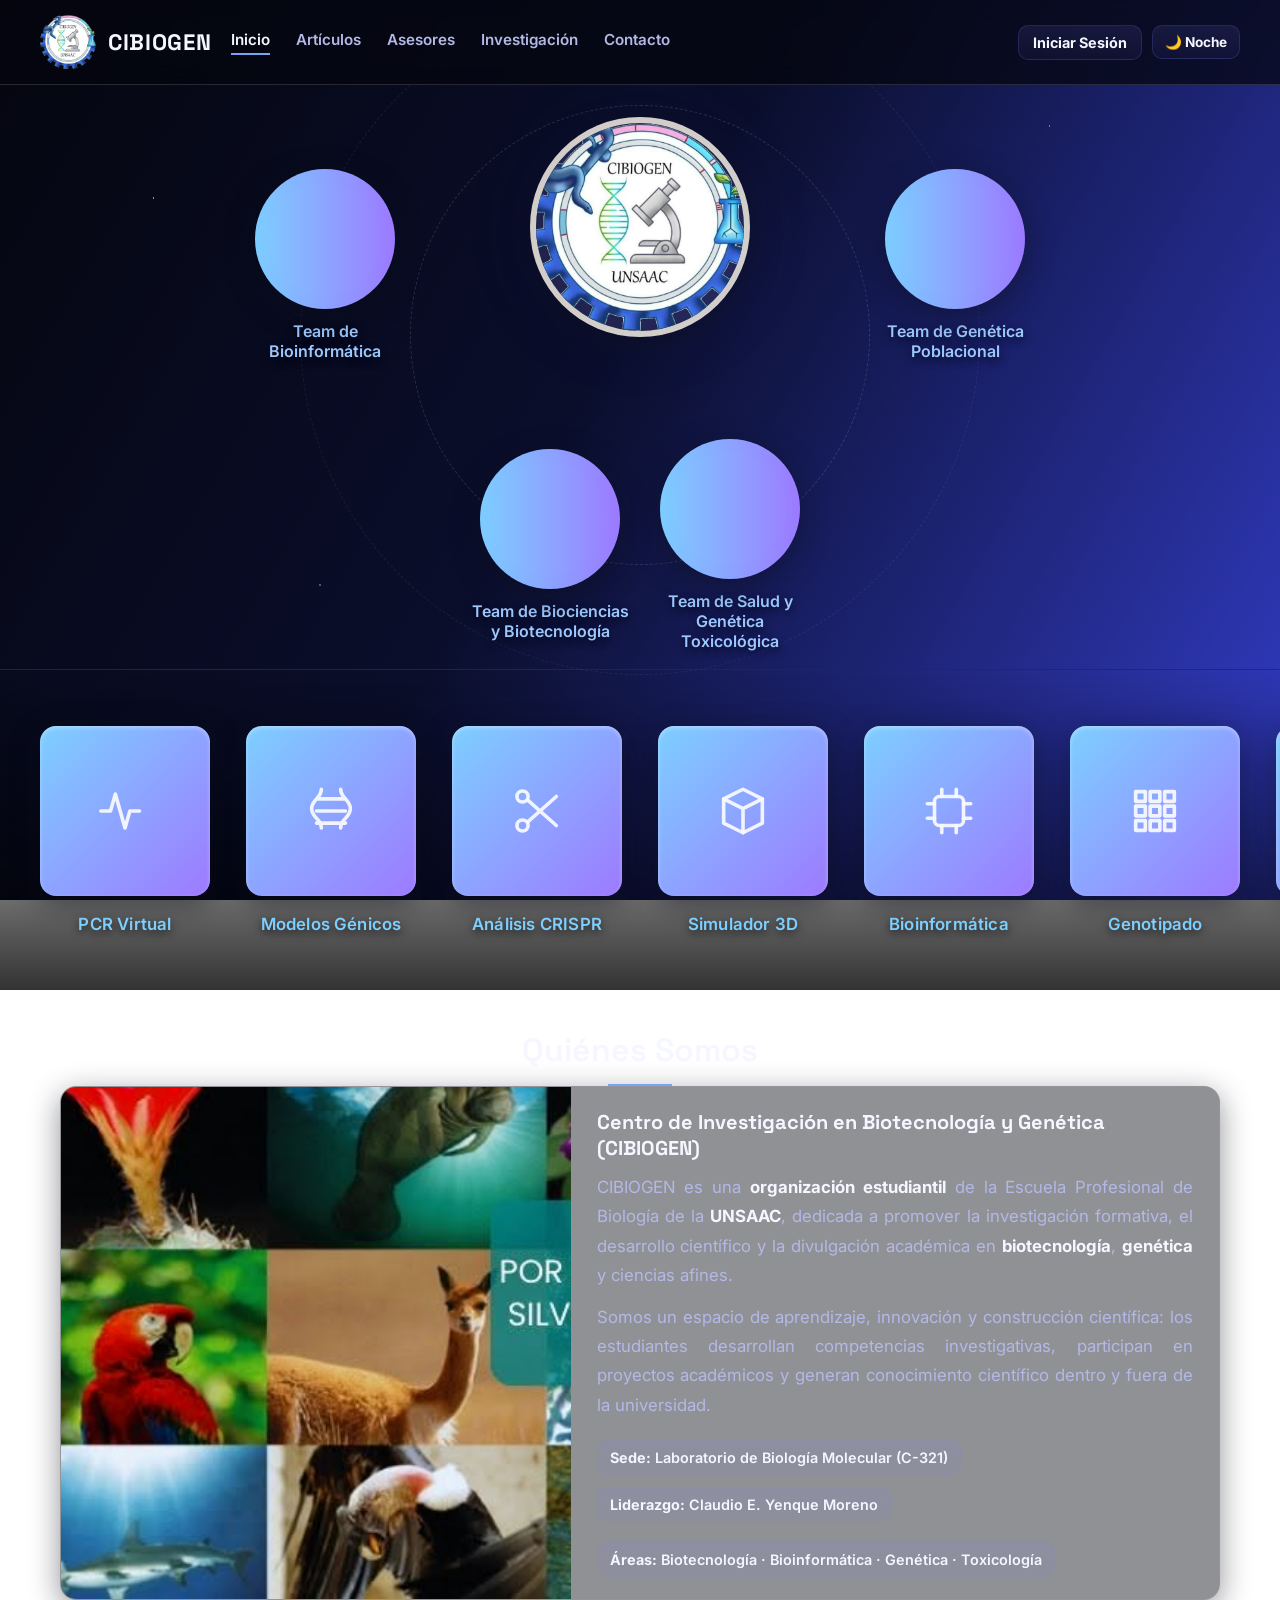
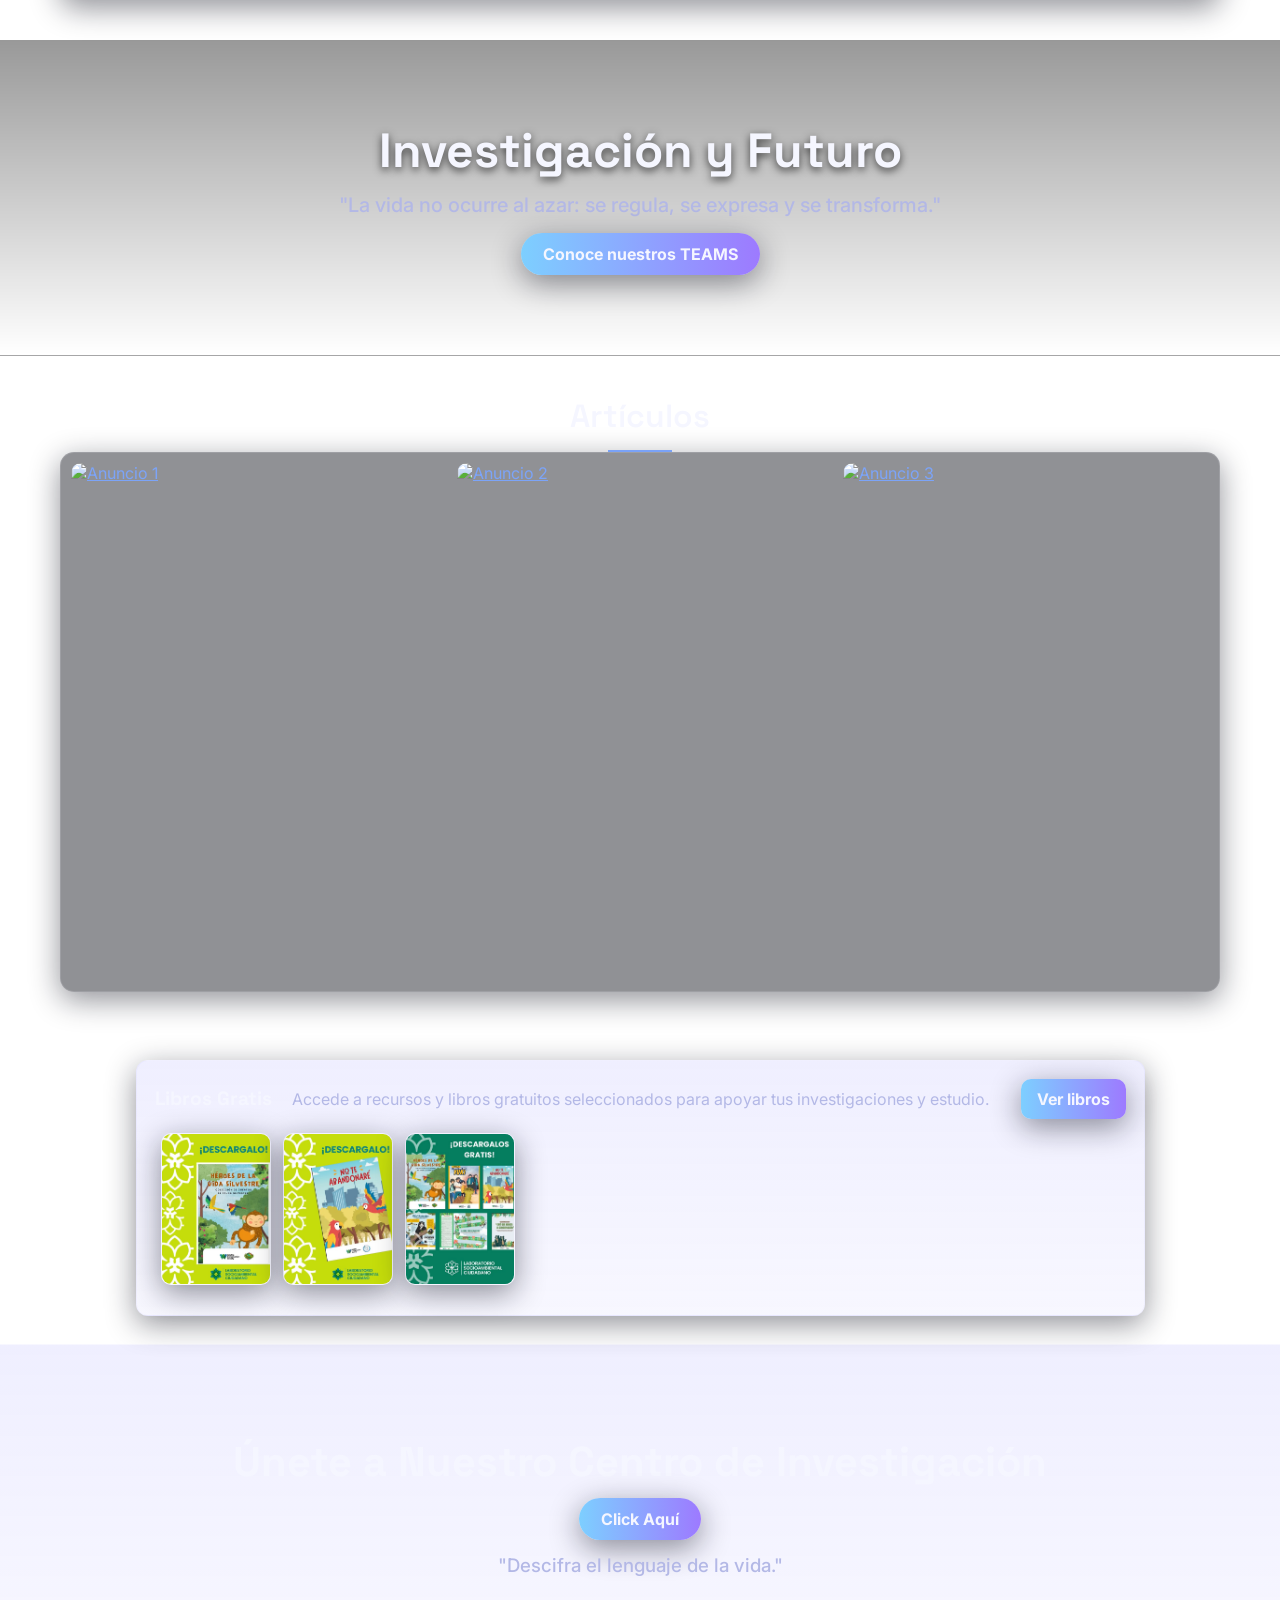
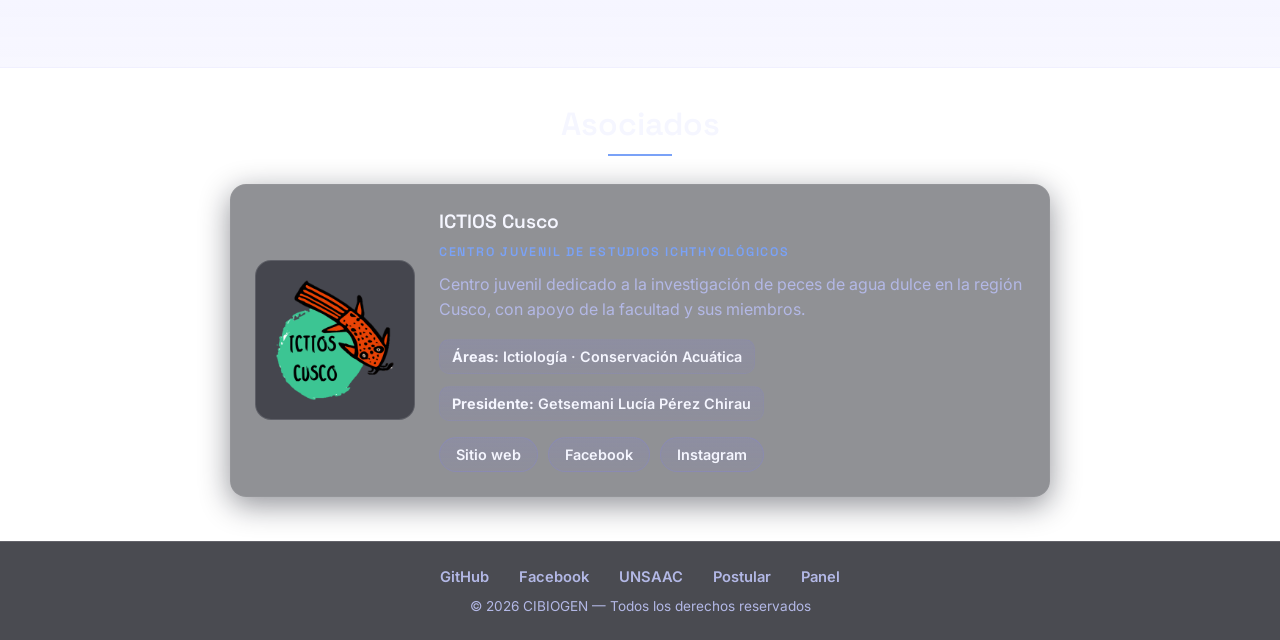
==== commit 5b5d9496: "Seccion 'Asociados' mas profesional sin deformar el logo - Renombrar Aliados -> Asociados (textos y " ====
--- a/index.html
+++ b/index.html
@@ -151,22 +151,25 @@
     </section>
   </div>
 
-<div class="tituloaliados">
-    <h1>Aliados</h1>
+<div class="tituloasociados">
+    <h1>Asociados</h1>
   </div>
-  <div class="aliados">
-    <div class="aliado">
-      <a href="https://ictioscusco.github.io/" target="_blank" rel="noopener">
-        <img src="img/ictioscusco-logo.png" alt="Logo ICTIOS Cusco">
+  <div class="asociados">
+    <div class="asociado">
+      <a href="https://ictioscusco.github.io/" target="_blank" rel="noopener" class="asociado-logo-wrap" aria-label="Sitio web de ICTIOS Cusco">
+        <div class="asociado-logo">
+          <img src="img/ictioscusco-logo.png" alt="Logo ICTIOS Cusco">
+        </div>
       </a>
-      <div class="aliado-body">
-        <h3>ICTIOS Cusco — Centro Juvenil de Estudios Ichthyológicos</h3>
+      <div class="asociado-body">
+        <h3>ICTIOS Cusco</h3>
+        <span class="asociado-role">Centro Juvenil de Estudios Ichthyológicos</span>
         <p>Centro juvenil dedicado a la investigación de peces de agua dulce en la región Cusco, con apoyo de la facultad y sus miembros.</p>
         <div class="card-meta">
           <div class="meta-item"><strong>Áreas:</strong> Ictiología · Conservación Acuática</div>
           <div class="meta-item"><strong>Presidente:</strong> Getsemani Lucía Pérez Chirau</div>
         </div>
-        <div class="aliado-links">
+        <div class="asociado-links">
           <a href="https://ictioscusco.github.io/" target="_blank" rel="noopener">Sitio web</a>
           <a href="https://web.facebook.com/ConGeniusRockie/" target="_blank" rel="noopener">Facebook</a>
           <a href="https://www.instagram.com/ictioscusco/" target="_blank" rel="noopener">Instagram</a>
--- a/css/main.css
+++ b/css/main.css
@@ -687,13 +687,13 @@
     margin: 14px 0 0;
 }
 
-/* --aliados -- */
-.tituloaliados {
+/* --asociados -- */
+.tituloasociados {
     text-align: center;
     padding: 36px 20px 8px;
 }
 
-.tituloaliados h1 {
+.tituloasociados h1 {
     font-family: var(--font-display);
     font-size: clamp(1.4rem, 3vw, 2rem);
     font-weight: 600;
@@ -704,7 +704,7 @@
     padding-bottom: 12px;
 }
 
-.tituloaliados h1::after {
+.tituloasociados h1::after {
     content: "";
     position: absolute;
     left: 50%;
@@ -715,7 +715,7 @@
     background: var(--accent-1);
 }
 
-.aliados {
+.asociados {
     display: flex;
     justify-content: center;
     flex-wrap: wrap;
@@ -723,85 +723,117 @@
     padding: 20px 20px 44px;
 }
 
-.aliado {
-    display: flex;
-    align-items: center;
-    gap: 22px;
-    max-width: 780px;
+.asociado {
+    display: grid;
+    grid-template-columns: auto 1fr;
+    align-items: center;
+    gap: 24px;
+    max-width: 820px;
     width: 100%;
     background: var(--surface-a);
     border: 1px solid var(--card-border);
-    border-radius: 14px;
-    padding: 20px;
+    border-radius: 16px;
+    padding: 24px;
     box-shadow: var(--shadow-card);
     transition: transform 0.3s ease, box-shadow 0.3s ease;
 }
 
-.aliado:hover {
+.asociado:hover {
     transform: translateY(-4px);
     box-shadow: var(--shadow-hover);
 }
 
-.aliado img {
-    width: 130px;
-    height: 130px;
+.asociado-logo-wrap {
+    display: flex;
+    align-items: center;
+    justify-content: center;
+}
+
+.asociado-logo {
+    width: 160px;
+    height: 160px;
+    display: flex;
+    align-items: center;
+    justify-content: center;
+    background: var(--surface-c);
+    border: 1px solid var(--line);
+    border-radius: 16px;
+    padding: 16px;
+    flex: 0 0 auto;
+    transition: transform 0.3s ease;
+}
+
+.asociado a:hover .asociado-logo {
+    transform: scale(1.04);
+}
+
+.asociado-logo img {
+    width: 100%;
+    height: 100%;
     object-fit: contain;
-    border-radius: 50%;
-    border: 2px solid var(--accent-tint);
-    box-shadow: var(--shadow-card);
-    background: var(--surface-c);
-    padding: 4px;
-    transition: transform 0.3s ease;
-    flex: 0 0 auto;
-}
-
-.aliado img:hover {
-    transform: scale(1.05);
-}
-
-.aliado-body h3 {
+    display: block;
+}
+
+.asociado-body h3 {
     font-family: var(--font-display);
     color: var(--text-hi);
-    font-size: 1.15rem;
-    margin-bottom: 8px;
-}
-
-.aliado-body p {
+    font-size: 1.2rem;
+    font-weight: 600;
+    margin-bottom: 6px;
+}
+
+.asociado-role {
+    display: inline-block;
+    font-family: var(--font-display);
+    font-size: 0.78rem;
+    font-weight: 600;
+    letter-spacing: 0.14em;
+    text-transform: uppercase;
+    color: var(--accent-1);
+    margin-bottom: 12px;
+}
+
+.asociado-body p {
     color: var(--text-lo);
     font-family: var(--font-body);
     line-height: 1.6;
-    margin-bottom: 12px;
-}
-
-.aliado-links {
+    margin-bottom: 16px;
+}
+
+.asociado-links {
     display: flex;
     flex-wrap: wrap;
     gap: 10px;
-    margin-top: 12px;
-}
-
-.aliado-links a {
-    display: inline-block;
-    padding: 8px 14px;
-    border-radius: 10px;
-    font-weight: 700;
+    margin-top: 16px;
+}
+
+.asociado-links a {
+    display: inline-flex;
+    align-items: center;
+    gap: 6px;
+    padding: 8px 16px;
+    border-radius: 999px;
+    font-weight: 600;
     font-size: 0.9rem;
     text-decoration: none;
     color: var(--text-hi);
     background: var(--btn-grad);
     border: 1px solid var(--accent-border);
-    transition: background 0.2s ease, transform 0.2s ease;
-}
-
-.aliado-links a:hover {
+    transition: background 0.2s ease, transform 0.2s ease, box-shadow 0.2s ease;
+}
+
+.asociado-links a:hover {
     background: var(--cta-grad);
+    color: #fff;
     transform: translateY(-2px);
+    box-shadow: var(--shadow-hover);
 }
 
 @media (max-width: 600px) {
-    .aliado { flex-direction: column; text-align: center; }
-    .aliado .card-meta { justify-content: center; }
-    .aliado-links { justify-content: center; }
+    .asociado { grid-template-columns: 1fr; justify-items: center; text-align: center; }
+    .asociado .card-meta { justify-content: center; }
+    .asociado-links { justify-content: center; }
+    .asociado-logo { width: 120px; height: 120px; }
 }
 
 /* --panel admin -- */
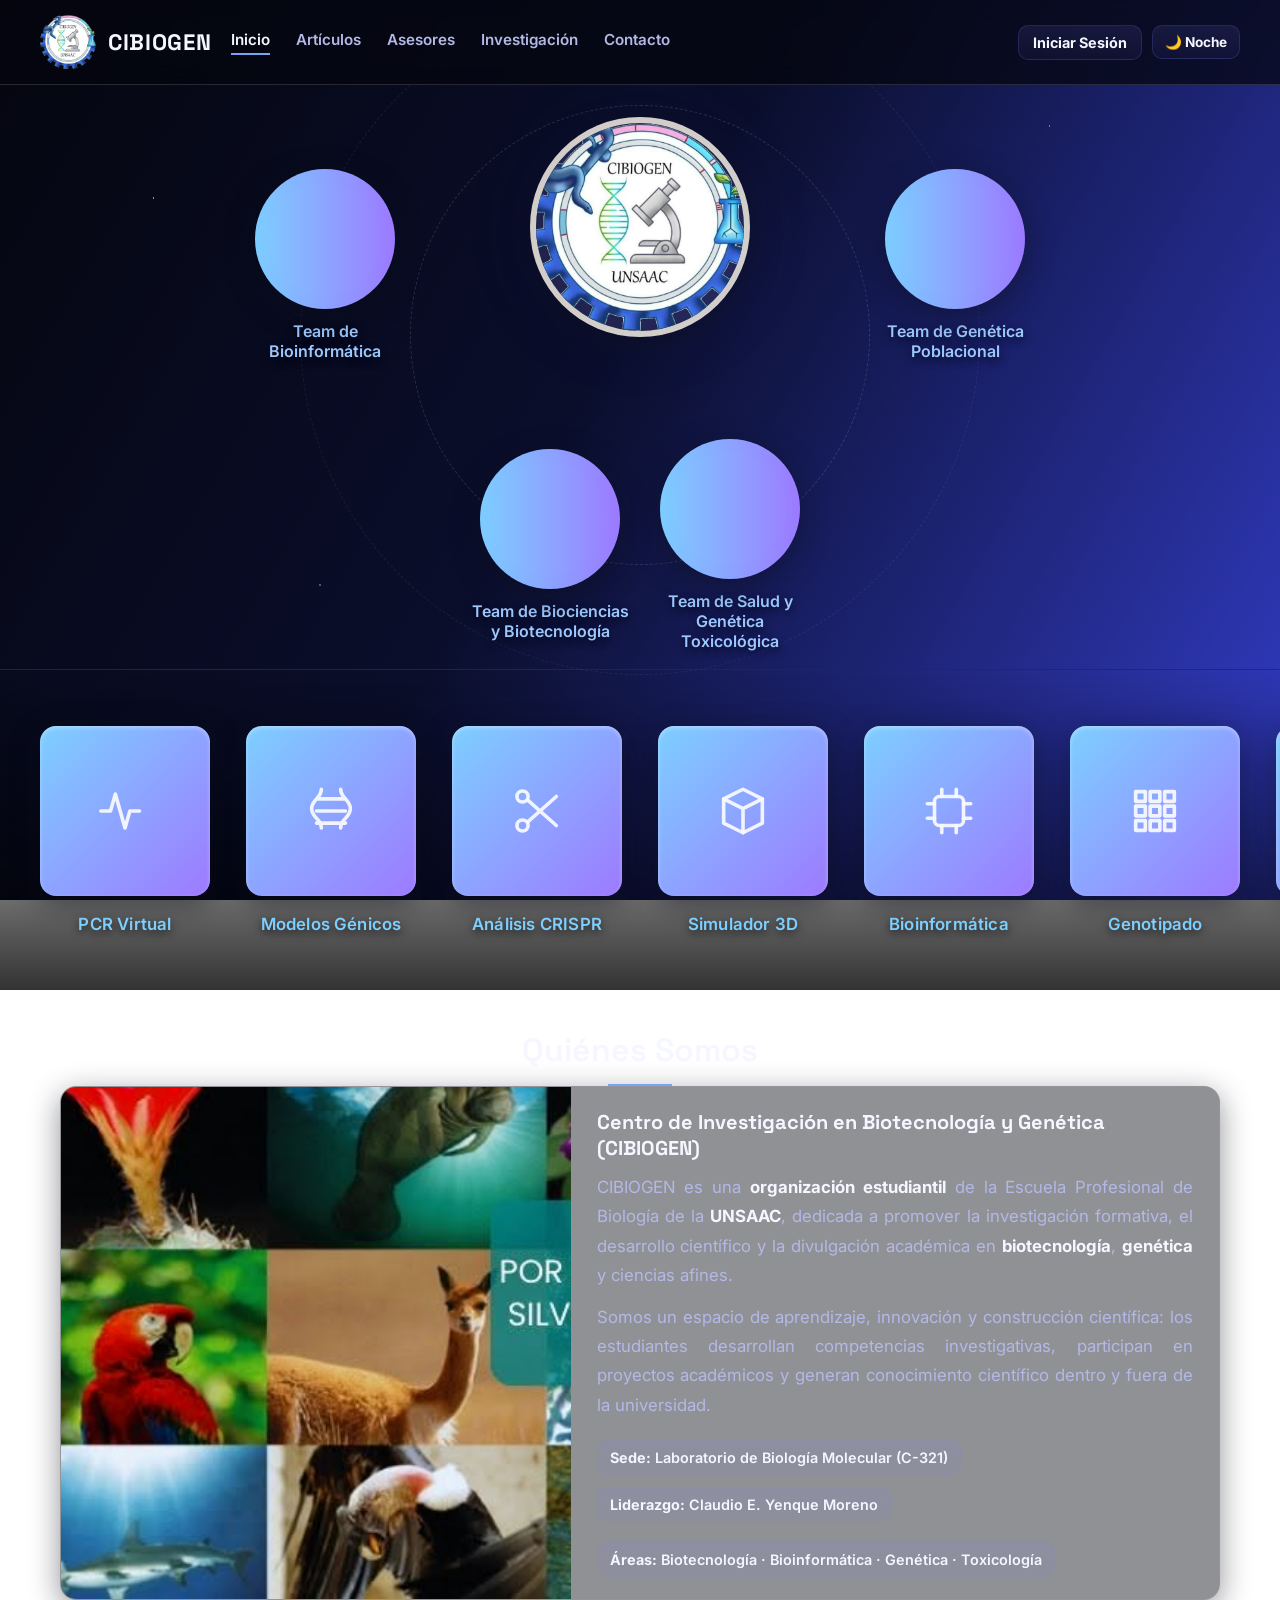
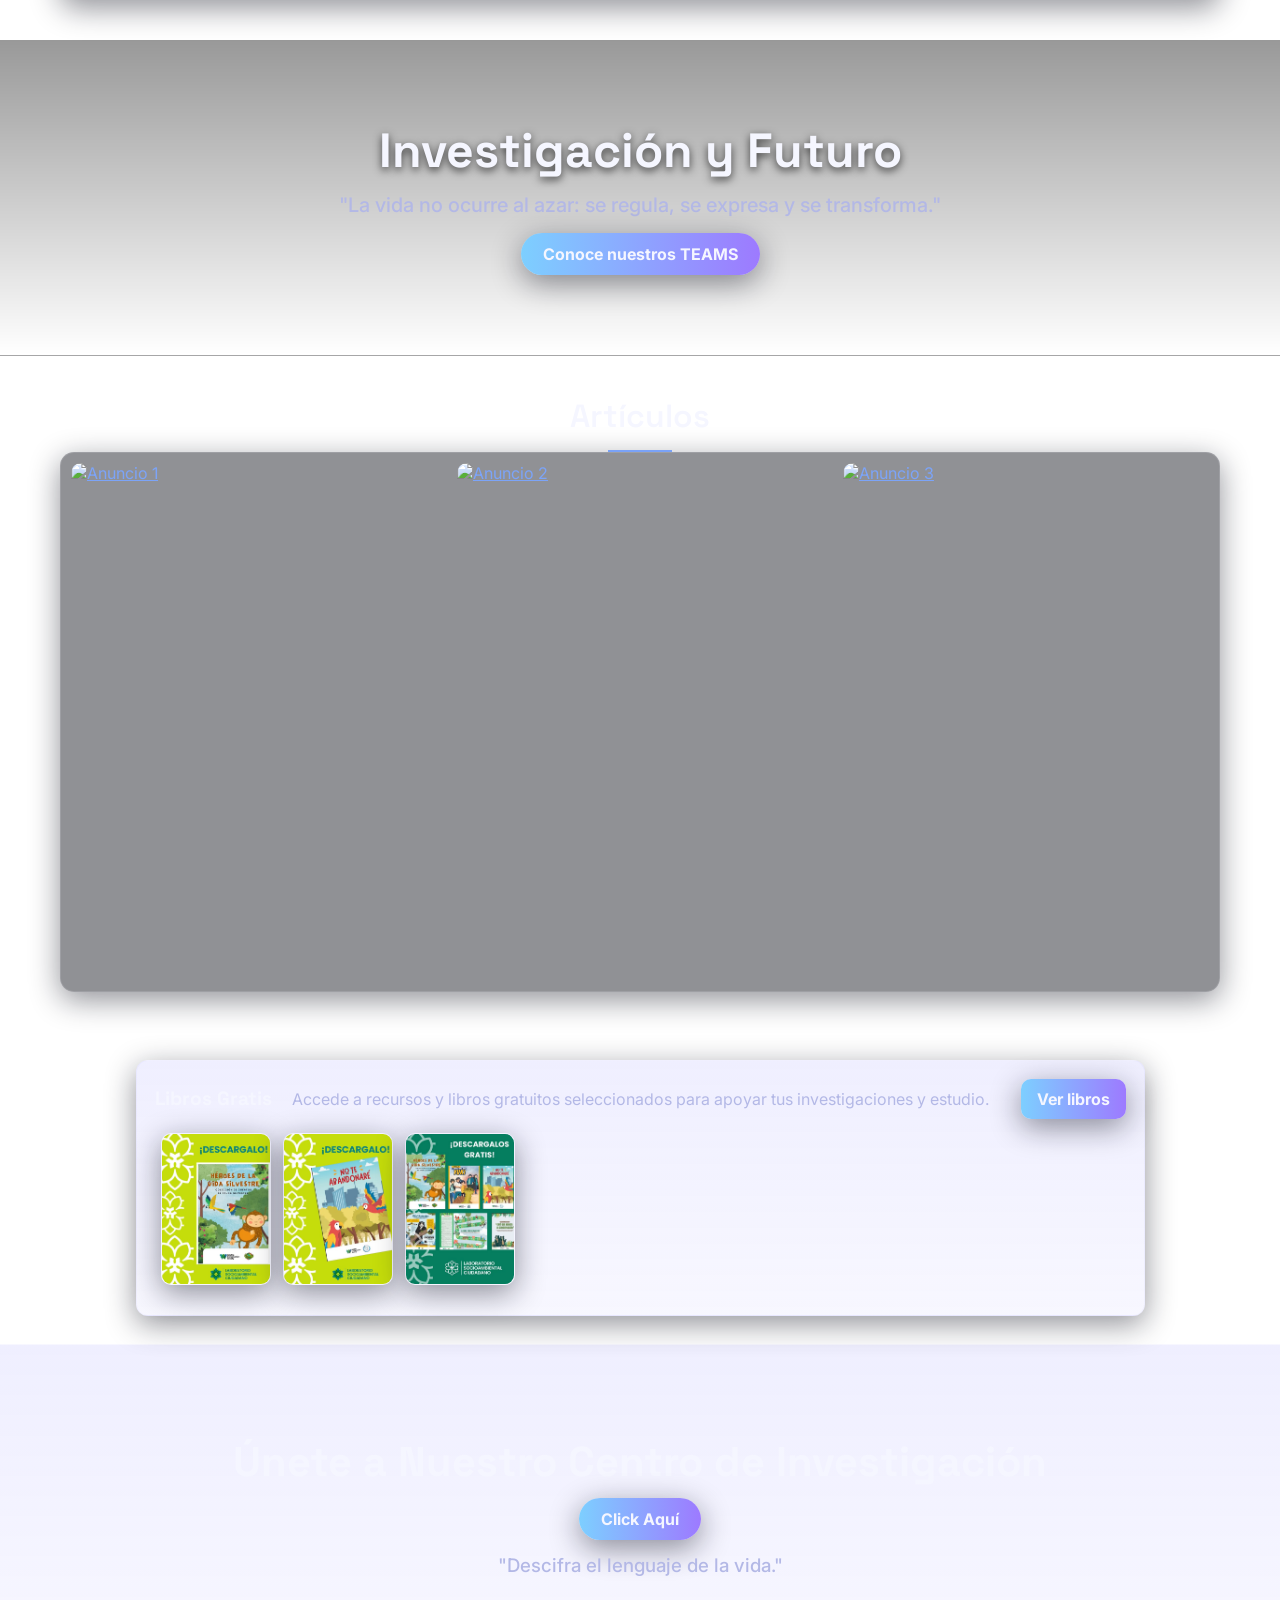
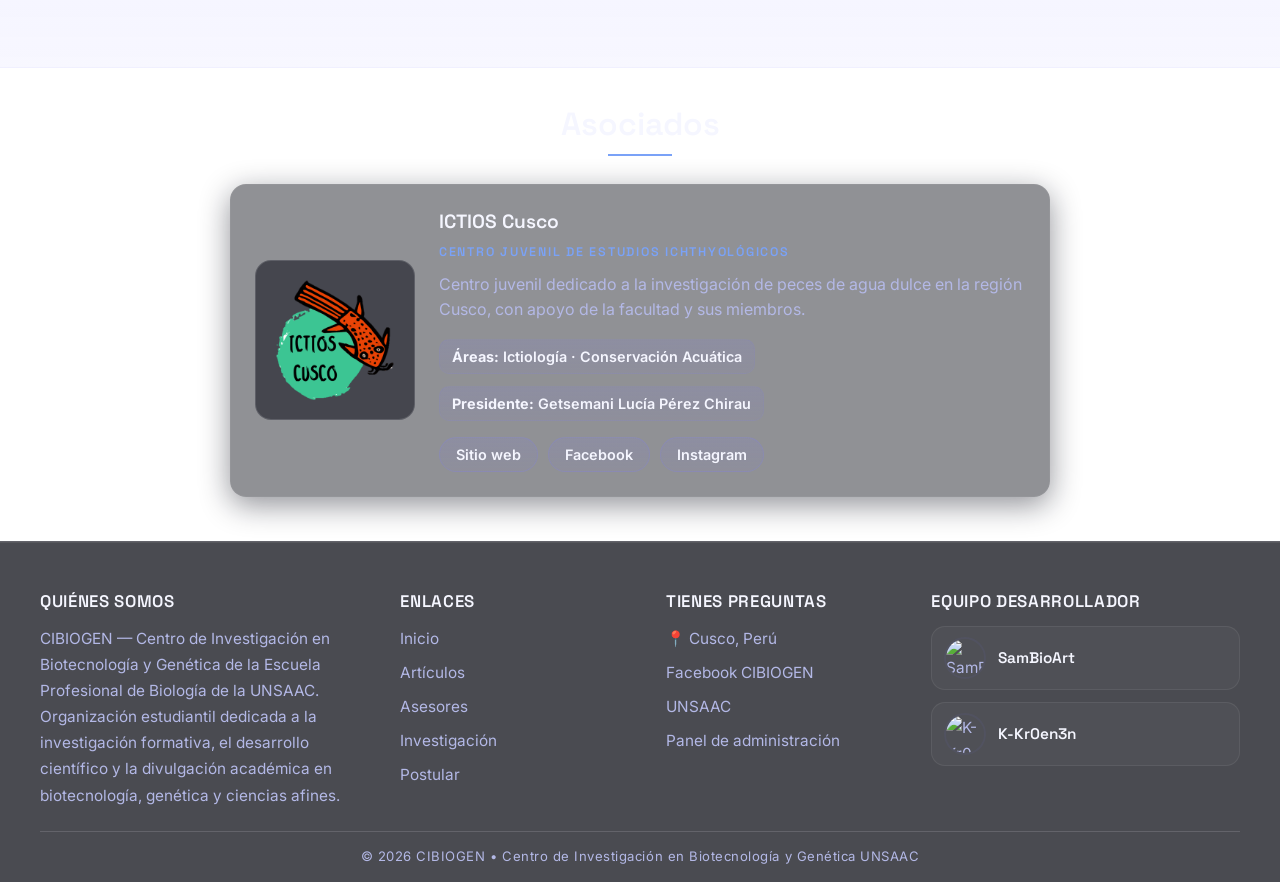
==== commit 05ee3143: "Copiar footer de Portal Biologia UNSAAC al sitio CIBIOGEN - Estructura site-footer 4 columnas (quien" ====
--- a/index.html
+++ b/index.html
@@ -178,15 +178,52 @@
     </div>
   </div>
 
-<footer id="contacto" class="pie">
-    <nav aria-label="Navegación de pie de página">
-      <a href="https://github.com/K-Kr0en3n" target="_blank" rel="noopener">GitHub</a>
-      <a href="https://www.facebook.com/cibiogen/" target="_blank" rel="noopener">Facebook</a>
-      <a href="https://www.unsaac.edu.pe/" target="_blank" rel="noopener">UNSAAC</a>
-      <a href="formulario/">Postular</a>
-      <a href="admin.html">Panel</a>
-    </nav>
-    <p>© 2026 CIBIOGEN — Todos los derechos reservados</p>
+<footer id="contacto" class="site-footer">
+    <div class="site-footer-inner">
+      <div class="site-footer-section">
+        <h3>Quiénes somos</h3>
+        <p>CIBIOGEN — Centro de Investigación en Biotecnología y Genética de la Escuela Profesional de Biología de la UNSAAC. Organización estudiantil dedicada a la investigación formativa, el desarrollo científico y la divulgación académica en biotecnología, genética y ciencias afines.</p>
+      </div>
+
+      <div class="site-footer-section">
+        <h3>Enlaces</h3>
+        <ul>
+          <li><a href="index.html">Inicio</a></li>
+          <li><a href="articulos.html">Artículos</a></li>
+          <li><a href="asesores.html">Asesores</a></li>
+          <li><a href="invest.html">Investigación</a></li>
+          <li><a href="formulario/">Postular</a></li>
+        </ul>
+      </div>
+
+      <div class="site-footer-section">
+        <h3>Tienes preguntas</h3>
+        <ul class="contact-list">
+          <li>📍 Cusco, Perú</li>
+          <li><a href="https://www.facebook.com/cibiogen/" target="_blank" rel="noopener">Facebook CIBIOGEN</a></li>
+          <li><a href="https://www.unsaac.edu.pe/" target="_blank" rel="noopener">UNSAAC</a></li>
+          <li><a href="admin.html">Panel de administración</a></li>
+        </ul>
+      </div>
+
+      <div class="site-footer-section">
+        <h3>Equipo desarrollador</h3>
+        <div class="dev-list">
+          <a class="dev-card" href="https://github.com/SamBioArt" target="_blank" rel="noreferrer">
+            <img src="https://github.com/SamBioArt.png" alt="SamBioArt">
+            <span>SamBioArt</span>
+          </a>
+          <a class="dev-card" href="https://github.com/K-Kr0en3n" target="_blank" rel="noreferrer">
+            <img src="https://github.com/K-Kr0en3n.png" alt="K-Kr0en3n">
+            <span>K-Kr0en3n</span>
+          </a>
+        </div>
+      </div>
+    </div>
+
+    <div class="footer-bottom">
+      <p>© 2026 CIBIOGEN • Centro de Investigación en Biotecnología y Genética UNSAAC</p>
+    </div>
   </footer>
 
   <script src="js/slider-content.js"></script>
--- a/css/main.css
+++ b/css/main.css
@@ -958,36 +958,142 @@
 }
 
 /* --footer -- */
-.pie {
-    text-align: center;
-    padding: 26px 20px;
+.site-footer {
+    width: 100%;
     background: var(--surface-glass);
     border-top: 1px solid var(--line);
+    color: var(--text-lo);
+    padding: 48px 20px 18px;
     margin-top: auto;
-}
-
-.pie nav {
-    display: flex;
-    justify-content: center;
-    gap: 30px;
-    flex-wrap: wrap;
-    margin-bottom: 12px;
-}
-
-.pie a {
-    color: var(--text-lo);
+    box-shadow: inset 0 1px 0 var(--line-soft);
+}
+
+.site-footer-inner {
+    max-width: 1200px;
+    margin: 0 auto;
+    display: grid;
+    grid-template-columns: 1.4fr 1fr 1fr 1.3fr;
+    gap: 28px;
+    align-items: start;
+}
+
+.site-footer-section h3 {
+    margin: 0 0 14px;
+    font-family: var(--font-display);
+    font-size: 1.05rem;
+    font-weight: 600;
+    color: var(--text-hi);
+    letter-spacing: 0.04em;
+    text-transform: uppercase;
+}
+
+.site-footer-section p,
+.site-footer-section li,
+.site-footer-section a {
+    color: var(--text-lo);
+    font-family: var(--font-body);
+    font-size: 0.96rem;
+    line-height: 1.7;
+}
+
+.site-footer-section p {
+    margin: 0;
+}
+
+.site-footer-section ul {
+    list-style: none;
+    padding: 0;
+    margin: 0;
+    display: grid;
+    gap: 8px;
+}
+
+.site-footer-section a {
     text-decoration: none;
+    transition: opacity 0.2s ease, color 0.2s ease;
+}
+
+.site-footer-section a:hover,
+.site-footer-section a:focus-visible {
+    opacity: 1;
+    color: var(--text-hi);
+}
+
+.contact-list {
+    display: grid;
+    gap: 10px;
+}
+
+.dev-list {
+    display: grid;
+    gap: 12px;
+}
+
+.dev-card {
+    display: flex;
+    align-items: center;
+    gap: 12px;
+    padding: 10px 12px;
+    border-radius: 14px;
+    background: var(--surface-b);
+    border: 1px solid var(--line-soft);
+    text-decoration: none;
+    transition: background 0.2s ease, transform 0.2s ease;
+}
+
+.dev-card:hover {
+    background: var(--accent-tint);
+    transform: translateY(-2px);
+}
+
+.dev-card img {
+    width: 42px;
+    height: 42px;
+    border-radius: 50%;
+    object-fit: cover;
+    border: 2px solid var(--accent-tint);
+}
+
+.dev-card span {
+    color: var(--text-hi);
     font-weight: 600;
-    font-size: 0.92rem;
-    transition: color 0.2s ease;
-}
-
-.pie a:hover { color: var(--text-hi); }
-
-.pie p {
-    color: var(--text-lo);
-    font-size: 0.85rem;
+    font-family: var(--font-display);
+}
+
+.footer-bottom {
+    max-width: 1200px;
+    margin: 22px auto 0;
+    padding-top: 16px;
+    border-top: 1px solid var(--line);
+    text-align: center;
+}
+
+.footer-bottom p {
     margin: 0;
+    color: var(--text-lo);
+    font-size: 0.82rem;
+    letter-spacing: 0.04em;
+}
+
+@media (max-width: 900px) {
+    .site-footer-inner {
+        grid-template-columns: 1fr 1fr;
+    }
+}
+
+@media (max-width: 520px) {
+    .site-footer {
+        padding-top: 36px;
+    }
+
+    .site-footer-inner {
+        grid-template-columns: 1fr;
+        gap: 22px;
+    }
+
+    .site-footer-section h3 {
+        font-size: 0.96rem;
+    }
 }
 
 /* --grid de artículos (página Artículos) -- */
